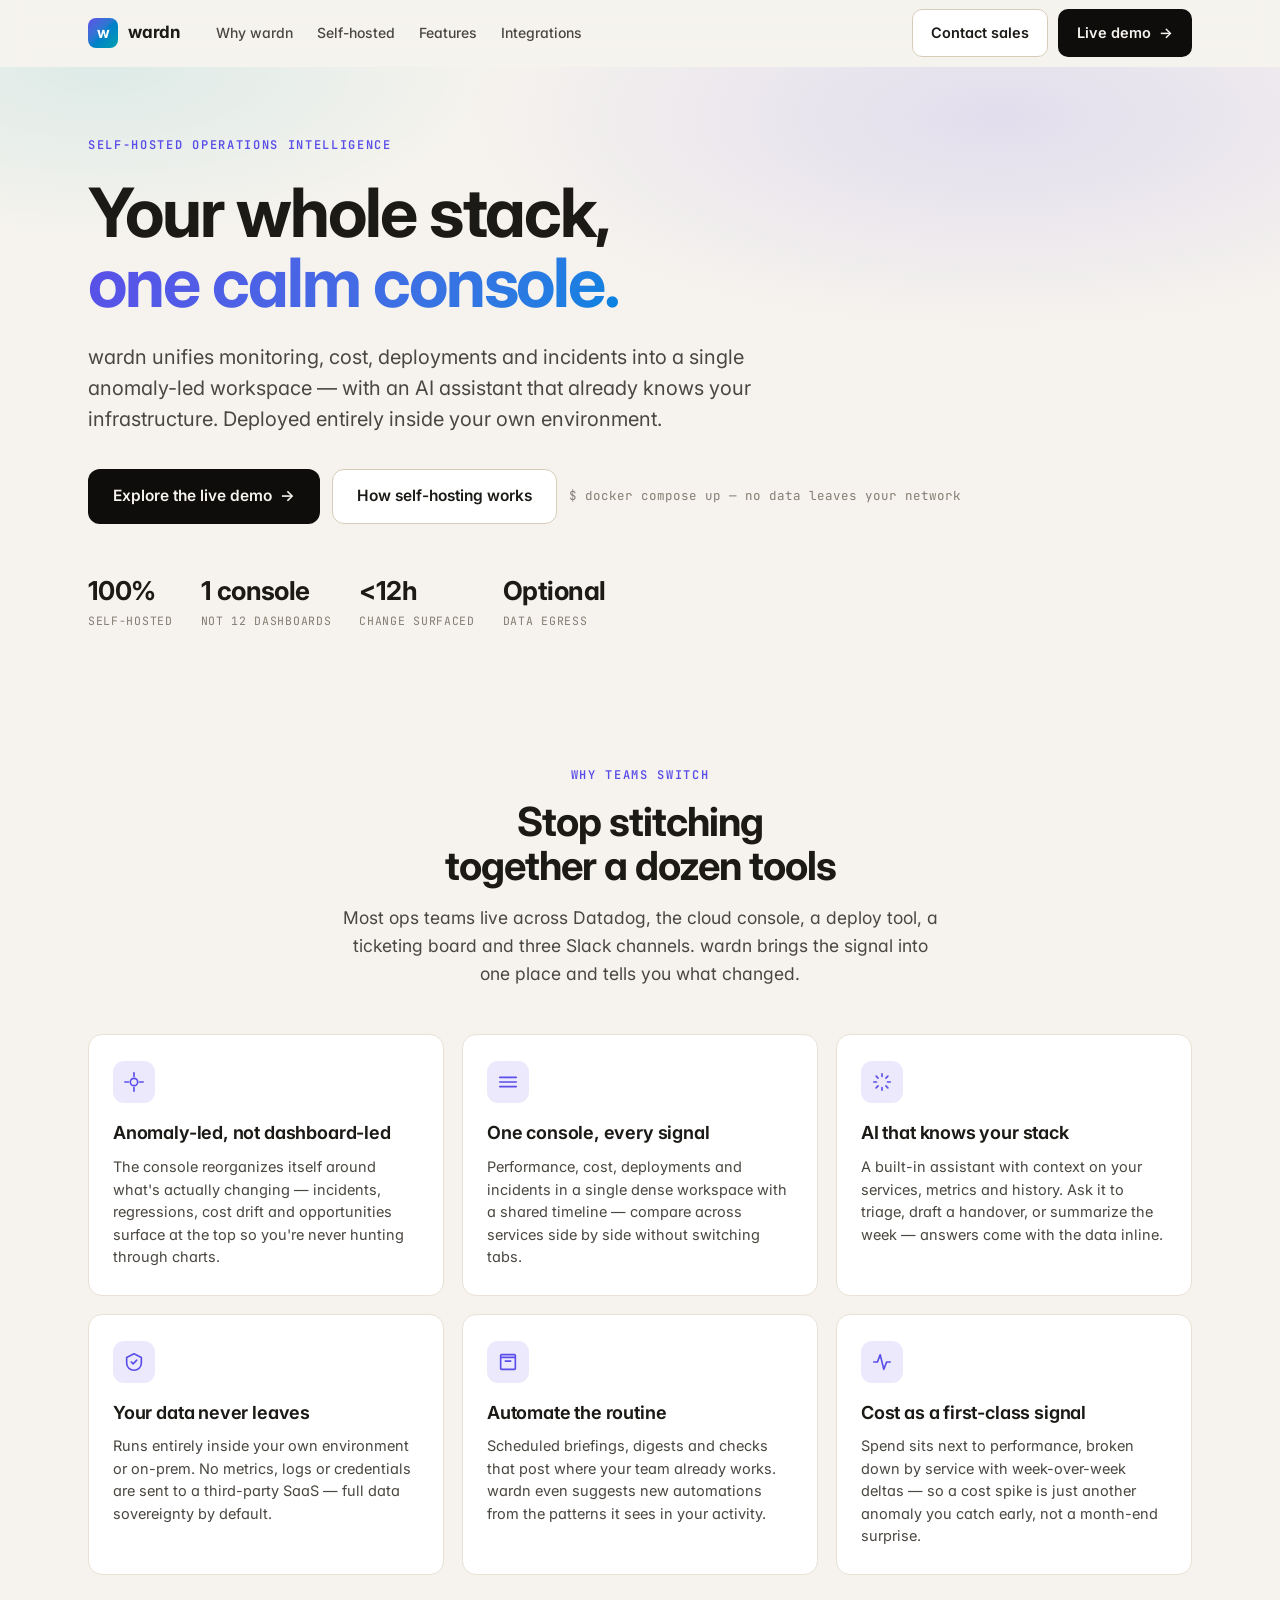
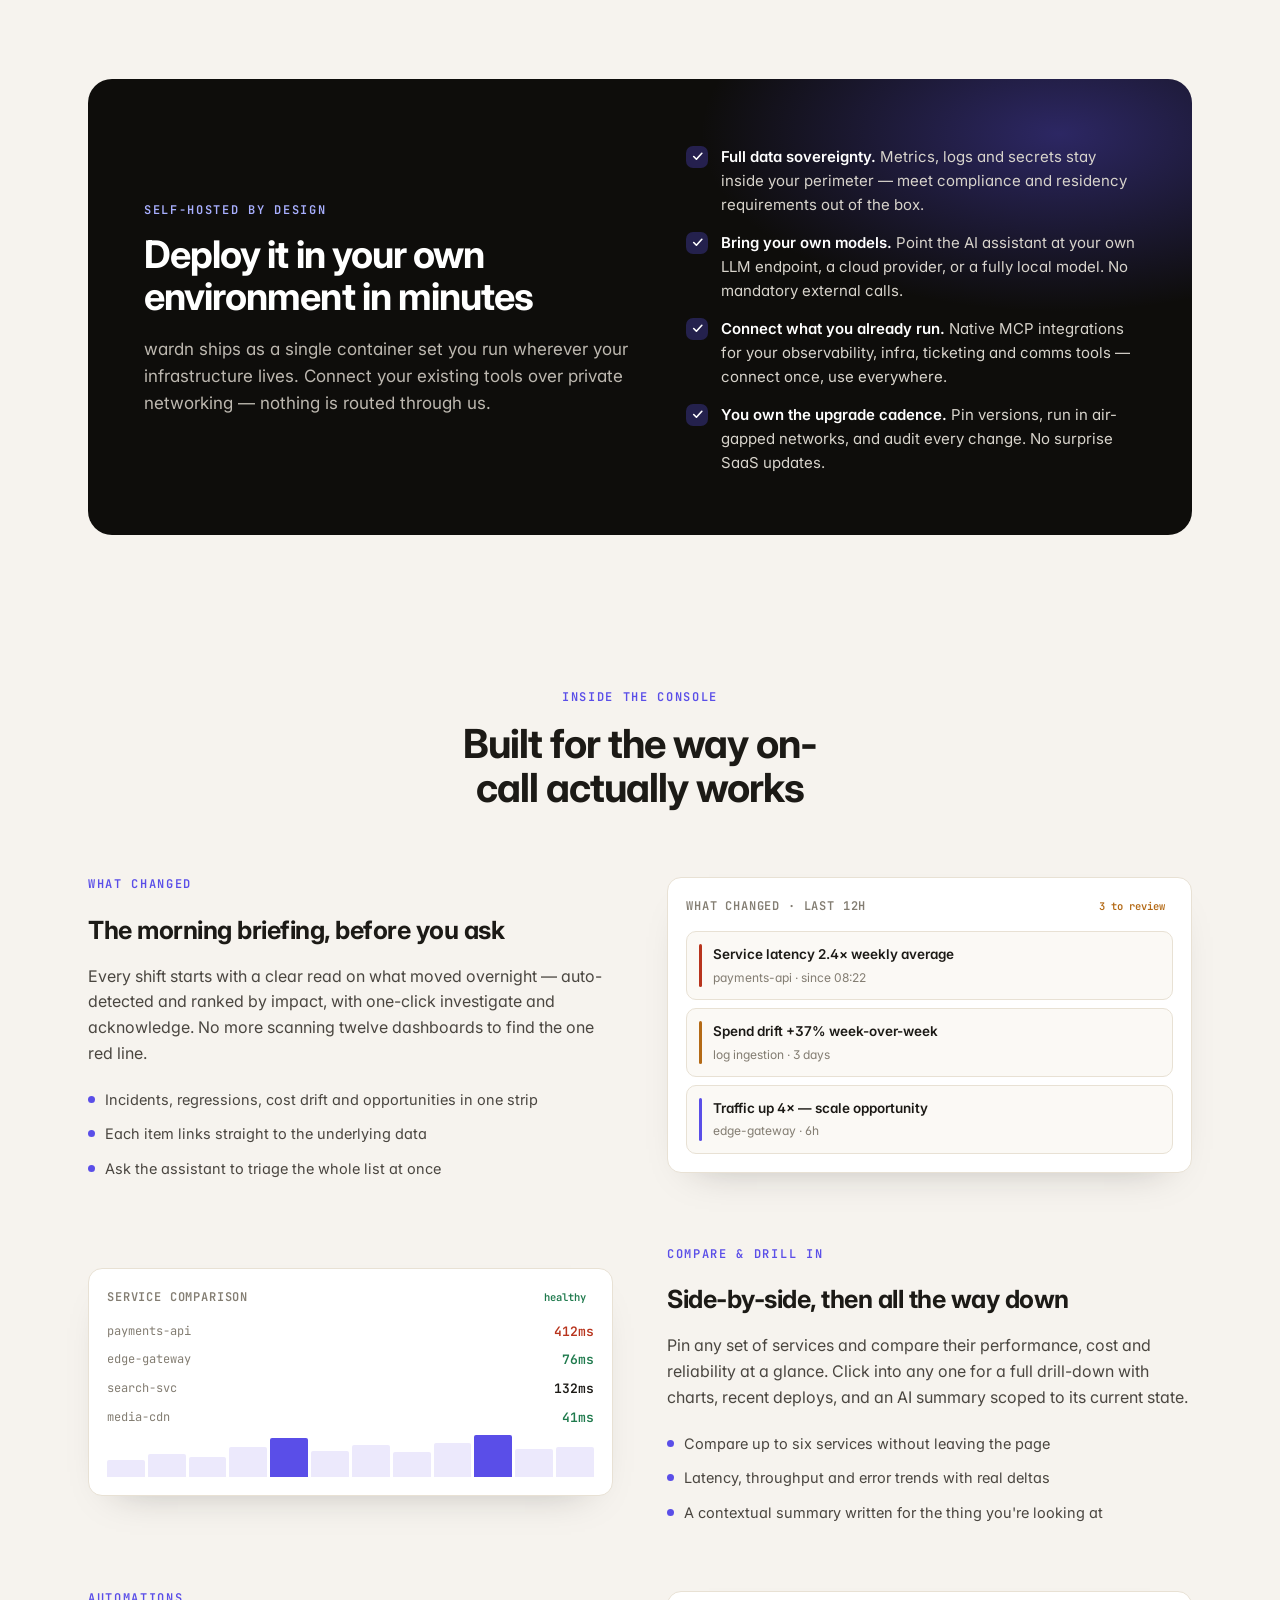
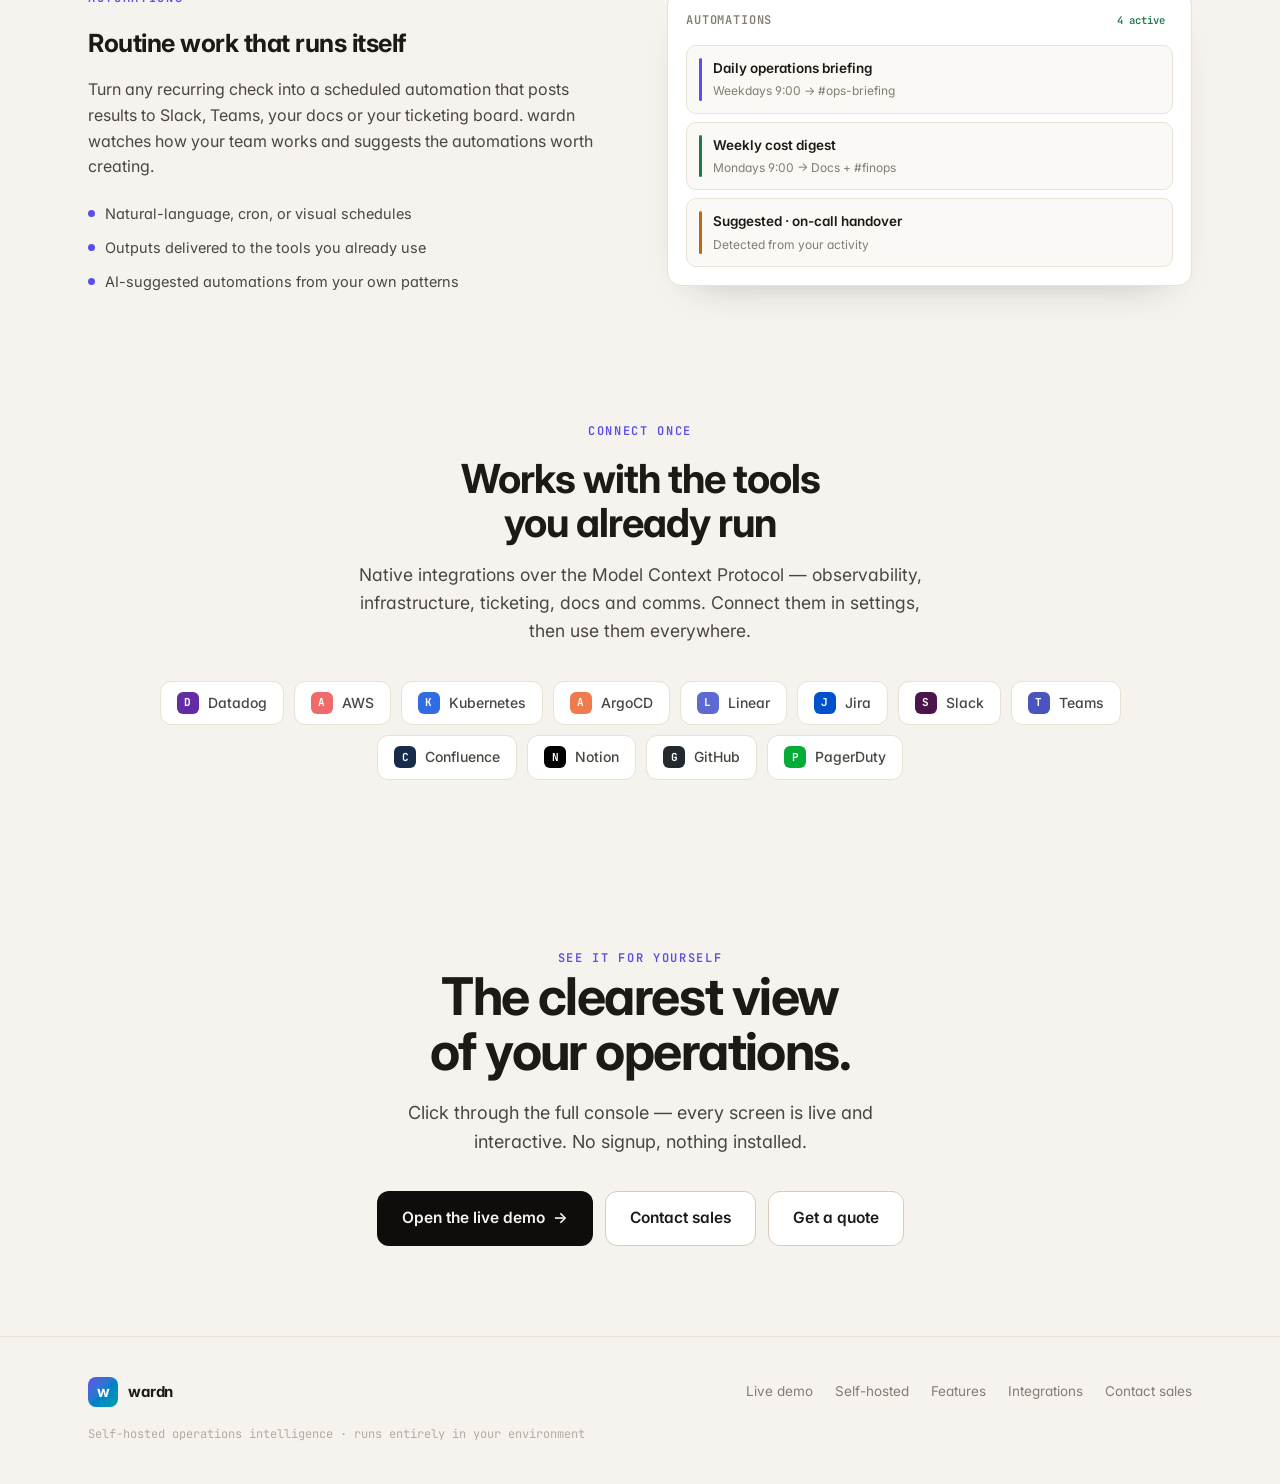
==== index.html @ 68bf61a4 "feat: add favicons with dark mode support" ====
<!doctype html>
<html lang="en">
<head>
<meta charset="utf-8" />
<meta name="viewport" content="width=device-width, initial-scale=1" />
<title>wardn — Self-hosted operations intelligence</title>

<!-- SEO -->
<meta name="description" content="wardn is self-hosted operations intelligence that runs entirely in your environment. Monitor infrastructure, automate workflows, and keep your data private." />
<meta name="robots" content="index, follow" />
<link rel="canonical" href="https://wardn.run/" />

<!-- Favicons -->
<link rel="icon" href="logo-favicon.svg" type="image/svg+xml" />
<link rel="icon" href="logo-favicon-dark.svg" type="image/svg+xml" media="(prefers-color-scheme: dark)" />

<!-- Open Graph -->
<meta property="og:type" content="website" />
<meta property="og:url" content="https://wardn.run/" />
<meta property="og:title" content="wardn — Self-hosted operations intelligence" />
<meta property="og:description" content="wardn is self-hosted operations intelligence that runs entirely in your environment. Monitor infrastructure, automate workflows, and keep your data private." />
<meta property="og:image" content="https://wardn.run/og.png" />

<!-- Twitter -->
<meta name="twitter:card" content="summary_large_image" />
<meta name="twitter:url" content="https://wardn.run/" />
<meta name="twitter:title" content="wardn — Self-hosted operations intelligence" />
<meta name="twitter:description" content="wardn is self-hosted operations intelligence that runs entirely in your environment. Monitor infrastructure, automate workflows, and keep your data private." />
<meta name="twitter:image" content="https://wardn.run/og.png" />

<!-- Google Analytics -->
<script async src="https://www.googletagmanager.com/gtag/js?id=G-C9KBS8RWY5"></script>
<script>
  window.dataLayer = window.dataLayer || [];
  function gtag(){dataLayer.push(arguments);}
  gtag('js', new Date());
  gtag('config', 'G-C9KBS8RWY5');
</script>

<link rel="preconnect" href="https://fonts.googleapis.com" />
<link rel="preconnect" href="https://fonts.gstatic.com" crossorigin />
<link href="https://fonts.googleapis.com/css2?family=Inter:wght@400;500;600;700&family=JetBrains+Mono:wght@400;500;600&display=swap" rel="stylesheet" />
<style>
:root{
  --font-sans:"Inter",-apple-system,BlinkMacSystemFont,"Segoe UI",system-ui,sans-serif;
  --font-mono:"JetBrains Mono","SF Mono",ui-monospace,Menlo,monospace;
  --bg:#f6f3ee; --bg-elev:#fbf9f5; --bg-card:#fff; --bg-sunken:#efeae2;
  --ink:#0e0d0b; --ink-2:#3a3631; --line:#e8e1d4; --line-strong:#d6cdb8;
  --text:#1c1a16; --text-2:#4a4640; --text-3:#837d72; --text-4:#b3aca0;
  --accent:#5a4ee8; --accent-2:#3f34c4; --accent-soft:#ece9fc;
  --ok:#1f7a4d; --warn:#b46a16; --bad:#b8341d;
  --r:14px; --r-sm:9px;
}
*{box-sizing:border-box;}
html{scroll-behavior:smooth;}
body{
  margin:0; background:var(--bg); color:var(--text);
  font-family:var(--font-sans); font-size:16px; line-height:1.6;
  -webkit-font-smoothing:antialiased; font-feature-settings:"ss01","cv11";
}
a{color:inherit; text-decoration:none;}
.mono{font-family:var(--font-mono);}
.wrap{max-width:1160px; margin:0 auto; padding:0 28px;}
.eyebrow{
  font-family:var(--font-mono); font-size:12px; letter-spacing:.14em;
  text-transform:uppercase; color:var(--accent); font-weight:600;
}

/* ---- buttons ---- */
.btn{
  display:inline-flex; align-items:center; gap:8px;
  padding:11px 18px; border-radius:10px; font-size:14.5px; font-weight:600;
  border:1px solid transparent; cursor:pointer; transition:transform .12s, background .15s, border-color .15s;
  white-space:nowrap;
}
.btn:hover{transform:translateY(-1px);}
.btn-primary{background:var(--ink); color:#f6f3ee;}
.btn-primary:hover{background:var(--accent);}
.btn-ghost{border-color:var(--line-strong); color:var(--text); background:var(--bg-card);}
.btn-ghost:hover{border-color:var(--ink); background:var(--bg-elev);}
.btn-lg{padding:14px 24px; font-size:15.5px; border-radius:12px;}
.arrow{transition:transform .15s;}
.btn:hover .arrow{transform:translateX(3px);}

/* ---- nav ---- */
header.nav{
  position:sticky; top:0; z-index:50;
  background:color-mix(in oklab, var(--bg) 80%, transparent);
  backdrop-filter:blur(12px); border-bottom:1px solid transparent;
  transition:border-color .2s;
}
header.nav.scrolled{border-bottom-color:var(--line);}
.nav-inner{display:flex; align-items:center; gap:28px; height:66px;}
.brand{display:flex; align-items:center; gap:10px; font-weight:700; font-size:17px; letter-spacing:-.01em;}
.brand .logo{
  width:30px; height:30px; border-radius:8px;
  background:linear-gradient(135deg,var(--accent),oklch(.62 .16 200));
  display:grid; place-items:center; color:#fff; font-weight:700; font-size:15px;
}
.nav-links{display:flex; gap:24px; margin-left:8px;}
.nav-links a{font-size:14px; color:var(--text-2); font-weight:500;}
.nav-links a:hover{color:var(--text);}
.nav-cta{margin-left:auto; display:flex; gap:10px; align-items:center;}
.nav-pill{
  display:inline-flex; align-items:center; gap:7px; font-family:var(--font-mono);
  font-size:11.5px; color:var(--text-2); padding:5px 11px; border-radius:99px;
  border:1px solid var(--line-strong); background:var(--bg-card);
}
.nav-pill .dot{width:6px; height:6px; border-radius:99px; background:var(--ok);
  box-shadow:0 0 0 0 rgba(31,122,77,.5); animation:pulse 2.4s infinite;}
@keyframes pulse{0%{box-shadow:0 0 0 0 rgba(31,122,77,.4);}70%{box-shadow:0 0 0 6px rgba(31,122,77,0);}100%{box-shadow:0 0 0 0 rgba(31,122,77,0);}}

/* ---- hero ---- */
.hero{padding:84px 0 56px; position:relative; overflow:hidden;}
.hero::before{
  content:""; position:absolute; inset:0; z-index:0;
  background:
    radial-gradient(60% 50% at 78% 8%, color-mix(in oklab, var(--accent) 13%, transparent), transparent 70%),
    radial-gradient(45% 40% at 8% 0%, color-mix(in oklab, oklch(.62 .16 200) 10%, transparent), transparent 70%);
  pointer-events:none;
}
.hero .wrap{position:relative; z-index:1;}
.hero h1{
  font-size:clamp(40px,6vw,68px); line-height:1.04; letter-spacing:-.03em;
  font-weight:700; margin:20px 0 0; max-width:16ch; text-wrap:balance;
}
.hero h1 .grad{
  background:linear-gradient(120deg,var(--accent),oklch(.6 .17 250));
  -webkit-background-clip:text; background-clip:text; color:transparent;
}
.hero .sub{
  font-size:clamp(17px,2vw,20px); color:var(--text-2); margin:24px 0 0;
  max-width:56ch; line-height:1.55;
}
.hero-cta{display:flex; gap:12px; margin-top:34px; flex-wrap:wrap; align-items:center;}
.hero-note{font-family:var(--font-mono); font-size:12.5px; color:var(--text-3); display:flex; align-items:center; gap:8px;}
.hero-meta{display:flex; gap:28px; margin-top:46px; flex-wrap:wrap;}
.hero-meta .stat .n{font-size:26px; font-weight:700; letter-spacing:-.02em;}
.hero-meta .stat .l{font-family:var(--font-mono); font-size:11.5px; color:var(--text-3); text-transform:uppercase; letter-spacing:.06em; margin-top:1px;}

/* ---- product frame ---- */
.product{margin-top:60px; position:relative; z-index:1;}
.frame{
  border:1px solid var(--line-strong); border-radius:18px; overflow:hidden;
  background:var(--bg-card); box-shadow:0 30px 70px -30px rgba(28,26,22,.35), 0 8px 24px -12px rgba(28,26,22,.14);
  position:relative;
}
.frame-bar{
  display:flex; align-items:center; gap:8px; padding:11px 16px;
  background:var(--bg-elev); border-bottom:1px solid var(--line);
}
.frame-bar .tl{display:flex; gap:6px;}
.frame-bar .tl i{width:11px; height:11px; border-radius:99px; background:var(--line-strong); display:block;}
.frame-bar .addr{
  margin-left:10px; font-family:var(--font-mono); font-size:12px; color:var(--text-3);
  background:var(--bg-card); border:1px solid var(--line); border-radius:7px;
  padding:4px 12px; flex:1; max-width:360px;
}
.frame-bar .live-tag{margin-left:auto; font-family:var(--font-mono); font-size:11px; color:var(--accent); font-weight:600; display:flex; align-items:center; gap:6px;}
.frame-shot{display:block; width:100%; height:auto;}
.frame-fallback{padding:0;}
.frame-overlay{
  position:absolute; inset:0; display:grid; place-items:center;
  background:linear-gradient(180deg, transparent 55%, color-mix(in oklab, var(--ink) 30%, transparent));
  opacity:0; transition:opacity .2s;
}
.frame:hover .frame-overlay{opacity:1;}
.frame-overlay .btn{box-shadow:0 8px 30px -8px rgba(0,0,0,.4);}

/* ---- section scaffold ---- */
section{padding:74px 0;}
.section-head{max-width:60ch;}
.section-head h2{font-size:clamp(28px,3.6vw,40px); line-height:1.1; letter-spacing:-.025em; font-weight:700; margin:14px 0 0; text-wrap:balance;}
.section-head p{font-size:17.5px; color:var(--text-2); margin:16px 0 0;}
.center{margin-left:auto; margin-right:auto; text-align:center;}

/* ---- benefits grid ---- */
.benefits{display:grid; grid-template-columns:repeat(3,1fr); gap:18px; margin-top:46px;}
.bcard{
  background:var(--bg-card); border:1px solid var(--line); border-radius:var(--r);
  padding:26px 24px; transition:border-color .15s, transform .15s, box-shadow .15s;
}
.bcard:hover{border-color:var(--line-strong); transform:translateY(-3px); box-shadow:0 16px 36px -22px rgba(28,26,22,.3);}
.bcard .ico{
  width:42px; height:42px; border-radius:11px; display:grid; place-items:center;
  background:var(--accent-soft); color:var(--accent); margin-bottom:16px;
}
.bcard h3{font-size:18px; margin:0 0 8px; letter-spacing:-.01em; font-weight:650;}
.bcard p{font-size:14.5px; color:var(--text-2); margin:0; line-height:1.55;}

/* ---- self-hosted band ---- */
.band{background:var(--ink); color:#ece9e2; border-radius:24px; padding:60px 56px; position:relative; overflow:hidden;}
.band::before{content:""; position:absolute; inset:0;
  background:radial-gradient(50% 60% at 88% 12%, color-mix(in oklab, var(--accent) 40%, transparent), transparent 65%); pointer-events:none;}
.band-grid{display:grid; grid-template-columns:1.1fr 1fr; gap:48px; align-items:center; position:relative; z-index:1;}
.band .eyebrow{color:oklch(.78 .12 280);}
.band h2{font-size:clamp(28px,3.4vw,38px); letter-spacing:-.025em; line-height:1.1; margin:12px 0 0; color:#fff; font-weight:700; text-wrap:balance;}
.band p{color:#bdb8b0; font-size:17px; margin:18px 0 0;}
.band-list{list-style:none; padding:0; margin:6px 0 0; display:flex; flex-direction:column; gap:14px;}
.band-list li{display:flex; gap:13px; align-items:flex-start; font-size:15px; color:#d8d4cc;}
.band-list .chk{flex-shrink:0; width:22px; height:22px; border-radius:7px; background:color-mix(in oklab, var(--accent) 30%, transparent); color:#fff; display:grid; place-items:center; margin-top:1px;}
.band-list b{color:#fff; font-weight:600;}

/* ---- workflow / features ---- */
.feat-row{display:grid; grid-template-columns:1fr 1fr; gap:54px; align-items:center; padding:30px 0;}
.feat-row.rev{direction:rtl;} .feat-row.rev > *{direction:ltr;}
.feat-copy h3{font-size:25px; letter-spacing:-.02em; margin:14px 0 0; font-weight:700;}
.feat-copy p{color:var(--text-2); font-size:16px; margin:14px 0 0;}
.feat-copy .mini{display:flex; flex-direction:column; gap:11px; margin-top:22px;}
.feat-copy .mini div{display:flex; gap:10px; align-items:flex-start; font-size:14.5px; color:var(--text-2);}
.feat-copy .mini .d{width:7px; height:7px; border-radius:99px; background:var(--accent); margin-top:8px; flex-shrink:0;}

/* mini mock panels */
.mock{background:var(--bg-card); border:1px solid var(--line); border-radius:var(--r); padding:18px; box-shadow:0 18px 40px -28px rgba(28,26,22,.35);}
.mock-h{display:flex; align-items:center; justify-content:space-between; margin-bottom:14px;}
.mock-h .t{font-size:12px; font-family:var(--font-mono); text-transform:uppercase; letter-spacing:.07em; color:var(--text-3); font-weight:600;}
.chip{font-family:var(--font-mono); font-size:10.5px; padding:2px 8px; border-radius:99px; font-weight:600;}
.chip.warn{background:var(--warn-bg); color:var(--warn);} .chip.ok{background:var(--ok-bg); color:var(--ok);} .chip.bad{background:var(--bad-bg); color:var(--bad);}
.ins{display:flex; gap:11px; padding:12px; border:1px solid var(--line); border-radius:10px; margin-bottom:8px; background:var(--bg-elev);}
.ins:last-child{margin-bottom:0;}
.ins .bar{width:3px; border-radius:3px; flex-shrink:0;}
.ins .body .hl{font-size:13.5px; font-weight:600;}
.ins .body .mt{font-size:12px; color:var(--text-3); margin-top:2px;}
.spark{display:flex; align-items:flex-end; gap:3px; height:42px; margin-top:6px;}
.spark i{flex:1; background:var(--accent-soft); border-radius:2px 2px 0 0; display:block;}
.spark i.hot{background:var(--accent);}
.kv{display:grid; grid-template-columns:1fr auto; gap:8px 14px; font-size:13px;}
.kv .k{color:var(--text-3); font-family:var(--font-mono); font-size:12px;}
.kv .v{text-align:right; font-family:var(--font-mono); font-weight:600;}
.kv .v.up{color:var(--ok);} .kv .v.dn{color:var(--bad);}

/* ---- integrations ---- */
.logos{display:flex; flex-wrap:wrap; gap:10px; margin-top:36px; justify-content:center;}
.logo-chip{
  display:inline-flex; align-items:center; gap:9px; padding:10px 16px; border-radius:11px;
  border:1px solid var(--line); background:var(--bg-card); font-size:14px; font-weight:500; color:var(--text-2);
}
.logo-chip .g{width:22px; height:22px; border-radius:6px; display:grid; place-items:center; color:#fff; font-size:11px; font-weight:700; font-family:var(--font-mono);}

/* ---- final CTA ---- */
.final{text-align:center; padding:90px 0;}
.final h2{font-size:clamp(32px,4.6vw,52px); letter-spacing:-.03em; line-height:1.06; font-weight:700; margin:0 auto; max-width:18ch; text-wrap:balance;}
.final p{font-size:18px; color:var(--text-2); margin:20px auto 0; max-width:50ch;}
.final .hero-cta{justify-content:center;}

/* ---- footer ---- */
footer{border-top:1px solid var(--line); padding:40px 0;}
.foot-inner{display:flex; align-items:center; gap:18px; flex-wrap:wrap;}
.foot-inner .brand{font-size:15px;}
.foot-links{display:flex; gap:22px; margin-left:auto; flex-wrap:wrap;}
.foot-links a{font-size:13.5px; color:var(--text-3);} .foot-links a:hover{color:var(--text);}
.copyr{font-family:var(--font-mono); font-size:12px; color:var(--text-4); margin-top:18px;}

@media (max-width:900px){
  .benefits{grid-template-columns:1fr;}
  .band-grid,.feat-row,.feat-row.rev{grid-template-columns:1fr; direction:ltr;}
  .band{padding:40px 28px;}
  .nav-links{display:none;}
  .feat-row{gap:28px;}
}
</style>
</head>
<body>

<header class="nav" id="nav">
  <div class="wrap nav-inner">
    <a class="brand" href="#top"><span class="logo">w</span> wardn</a>
    <nav class="nav-links">
      <a href="#benefits">Why wardn</a>
      <a href="#selfhost">Self-hosted</a>
      <a href="#features">Features</a>
      <a href="#integrations">Integrations</a>
    </nav>
    <div class="nav-cta">
      <a class="btn btn-ghost" href="mailto:sales@wardn.run?subject=wardn%20sales%20enquiry">Contact sales</a>
      <a class="btn btn-primary" href="console.html">Live demo <span class="arrow">→</span></a>
    </div>
  </div>
</header>

<a id="top"></a>
<section class="hero" style="padding-top:64px;">
  <div class="wrap">
    <span class="eyebrow">Self-hosted operations intelligence</span>
    <h1>Your whole stack, <span class="grad">one calm console.</span></h1>
    <p class="sub">wardn unifies monitoring, cost, deployments and incidents into a single anomaly-led workspace — with an AI assistant that already knows your infrastructure. Deployed entirely inside your own environment.</p>
    <div class="hero-cta">
      <a class="btn btn-primary btn-lg" href="console.html">Explore the live demo <span class="arrow">→</span></a>
      <a class="btn btn-ghost btn-lg" href="#selfhost">How self-hosting works</a>
      <span class="hero-note"><span class="mono">$</span> docker compose up — no data leaves your network</span>
    </div>
    <div class="hero-meta">
      <div class="stat"><div class="n">100%</div><div class="l">Self-hosted</div></div>
      <div class="stat"><div class="n">1 console</div><div class="l">Not 12 dashboards</div></div>
      <div class="stat"><div class="n">&lt;12h</div><div class="l">Change surfaced</div></div>
      <div class="stat"><div class="n">Optional</div><div class="l">Data egress</div></div>
    </div>

  </div>
</section>

<section id="benefits">
  <div class="wrap">
    <div class="section-head center">
      <span class="eyebrow">Why teams switch</span>
      <h2>Stop stitching together a dozen tools</h2>
      <p>Most ops teams live across Datadog, the cloud console, a deploy tool, a ticketing board and three Slack channels. wardn brings the signal into one place and tells you what changed.</p>
    </div>
    <div class="benefits">
      <div class="bcard">
        <div class="ico">
          <svg width="22" height="22" viewBox="0 0 24 24" fill="none" stroke="currentColor" stroke-width="1.8" stroke-linecap="round" stroke-linejoin="round"><path d="M12 2v4M12 18v4M2 12h4M18 12h4"/><circle cx="12" cy="12" r="4"/></svg>
        </div>
        <h3>Anomaly-led, not dashboard-led</h3>
        <p>The console reorganizes itself around what's actually changing — incidents, regressions, cost drift and opportunities surface at the top so you're never hunting through charts.</p>
      </div>
      <div class="bcard">
        <div class="ico">
          <svg width="22" height="22" viewBox="0 0 24 24" fill="none" stroke="currentColor" stroke-width="1.8" stroke-linecap="round" stroke-linejoin="round"><path d="M12 3v18M3 12h18" opacity=".0"/><path d="M3 7h18M3 12h18M3 17h18"/></svg>
        </div>
        <h3>One console, every signal</h3>
        <p>Performance, cost, deployments and incidents in a single dense workspace with a shared timeline — compare across services side by side without switching tabs.</p>
      </div>
      <div class="bcard">
        <div class="ico">
          <svg width="22" height="22" viewBox="0 0 24 24" fill="none" stroke="currentColor" stroke-width="1.8" stroke-linecap="round" stroke-linejoin="round"><path d="M12 3v3M12 18v3M3 12h3M18 12h3M5.6 5.6l2.1 2.1M16.3 16.3l2.1 2.1M5.6 18.4l2.1-2.1M16.3 7.7l2.1-2.1"/></svg>
        </div>
        <h3>AI that knows your stack</h3>
        <p>A built-in assistant with context on your services, metrics and history. Ask it to triage, draft a handover, or summarize the week — answers come with the data inline.</p>
      </div>
      <div class="bcard">
        <div class="ico">
          <svg width="22" height="22" viewBox="0 0 24 24" fill="none" stroke="currentColor" stroke-width="1.8" stroke-linecap="round" stroke-linejoin="round"><path d="M12 3l8 4v6c0 5-4 8-8 8s-8-3-8-8V7z"/><path d="M9 12l2 2 4-4"/></svg>
        </div>
        <h3>Your data never leaves</h3>
        <p>Runs entirely inside your own environment or on-prem. No metrics, logs or credentials are sent to a third-party SaaS — full data sovereignty by default.</p>
      </div>
      <div class="bcard">
        <div class="ico">
          <svg width="22" height="22" viewBox="0 0 24 24" fill="none" stroke="currentColor" stroke-width="1.8" stroke-linecap="round" stroke-linejoin="round"><path d="M4 7V5a1 1 0 0 1 1-1h14a1 1 0 0 1 1 1v2M4 7h16M4 7v12a1 1 0 0 0 1 1h14a1 1 0 0 0 1-1V7M9 11h6"/></svg>
        </div>
        <h3>Automate the routine</h3>
        <p>Scheduled briefings, digests and checks that post where your team already works. wardn even suggests new automations from the patterns it sees in your activity.</p>
      </div>
      <div class="bcard">
        <div class="ico">
          <svg width="22" height="22" viewBox="0 0 24 24" fill="none" stroke="currentColor" stroke-width="1.8" stroke-linecap="round" stroke-linejoin="round"><path d="M3 12h4l3-8 4 16 3-8h4"/></svg>
        </div>
        <h3>Cost as a first-class signal</h3>
        <p>Spend sits next to performance, broken down by service with week-over-week deltas — so a cost spike is just another anomaly you catch early, not a month-end surprise.</p>
      </div>
    </div>
  </div>
</section>

<section id="selfhost" style="padding-top:30px;">
  <div class="wrap">
    <div class="band">
      <div class="band-grid">
        <div>
          <span class="eyebrow">Self-hosted by design</span>
          <h2>Deploy it in your own environment in minutes</h2>
          <p>wardn ships as a single container set you run wherever your infrastructure lives. Connect your existing tools over private networking — nothing is routed through us.</p>
        </div>
        <ul class="band-list">
          <li><span class="chk"><svg width="13" height="13" viewBox="0 0 24 24" fill="none" stroke="currentColor" stroke-width="3" stroke-linecap="round" stroke-linejoin="round"><path d="M5 12l5 5L20 6"/></svg></span><div><b>Full data sovereignty.</b> Metrics, logs and secrets stay inside your perimeter — meet compliance and residency requirements out of the box.</div></li>
          <li><span class="chk"><svg width="13" height="13" viewBox="0 0 24 24" fill="none" stroke="currentColor" stroke-width="3" stroke-linecap="round" stroke-linejoin="round"><path d="M5 12l5 5L20 6"/></svg></span><div><b>Bring your own models.</b> Point the AI assistant at your own LLM endpoint, a cloud provider, or a fully local model. No mandatory external calls.</div></li>
          <li><span class="chk"><svg width="13" height="13" viewBox="0 0 24 24" fill="none" stroke="currentColor" stroke-width="3" stroke-linecap="round" stroke-linejoin="round"><path d="M5 12l5 5L20 6"/></svg></span><div><b>Connect what you already run.</b> Native MCP integrations for your observability, infra, ticketing and comms tools — connect once, use everywhere.</div></li>
          <li><span class="chk"><svg width="13" height="13" viewBox="0 0 24 24" fill="none" stroke="currentColor" stroke-width="3" stroke-linecap="round" stroke-linejoin="round"><path d="M5 12l5 5L20 6"/></svg></span><div><b>You own the upgrade cadence.</b> Pin versions, run in air-gapped networks, and audit every change. No surprise SaaS updates.</div></li>
        </ul>
      </div>
    </div>
  </div>
</section>

<section id="features">
  <div class="wrap">
    <div class="section-head center">
      <span class="eyebrow">Inside the console</span>
      <h2>Built for the way on-call actually works</h2>
    </div>

    <div class="feat-row" style="margin-top:30px;">
      <div class="feat-copy">
        <span class="eyebrow">What changed</span>
        <h3>The morning briefing, before you ask</h3>
        <p>Every shift starts with a clear read on what moved overnight — auto-detected and ranked by impact, with one-click investigate and acknowledge. No more scanning twelve dashboards to find the one red line.</p>
        <div class="mini">
          <div><span class="d"></span> Incidents, regressions, cost drift and opportunities in one strip</div>
          <div><span class="d"></span> Each item links straight to the underlying data</div>
          <div><span class="d"></span> Ask the assistant to triage the whole list at once</div>
        </div>
      </div>
      <div class="mock">
        <div class="mock-h"><span class="t">What changed · last 12h</span><span class="chip warn">3 to review</span></div>
        <div class="ins"><span class="bar" style="background:var(--bad);"></span><div class="body"><div class="hl">Service latency 2.4× weekly average</div><div class="mt">payments-api · since 08:22</div></div></div>
        <div class="ins"><span class="bar" style="background:var(--warn);"></span><div class="body"><div class="hl">Spend drift +37% week-over-week</div><div class="mt">log ingestion · 3 days</div></div></div>
        <div class="ins"><span class="bar" style="background:var(--accent);"></span><div class="body"><div class="hl">Traffic up 4× — scale opportunity</div><div class="mt">edge-gateway · 6h</div></div></div>
      </div>
    </div>

    <div class="feat-row rev">
      <div class="feat-copy">
        <span class="eyebrow">Compare &amp; drill in</span>
        <h3>Side-by-side, then all the way down</h3>
        <p>Pin any set of services and compare their performance, cost and reliability at a glance. Click into any one for a full drill-down with charts, recent deploys, and an AI summary scoped to its current state.</p>
        <div class="mini">
          <div><span class="d"></span> Compare up to six services without leaving the page</div>
          <div><span class="d"></span> Latency, throughput and error trends with real deltas</div>
          <div><span class="d"></span> A contextual summary written for the thing you're looking at</div>
        </div>
      </div>
      <div class="mock">
        <div class="mock-h"><span class="t">Service comparison</span><span class="chip ok">healthy</span></div>
        <div class="kv">
          <span class="k">payments-api</span><span class="v dn">412ms</span>
          <span class="k">edge-gateway</span><span class="v up">76ms</span>
          <span class="k">search-svc</span><span class="v">132ms</span>
          <span class="k">media-cdn</span><span class="v up">41ms</span>
        </div>
        <div class="spark">
          <i style="height:40%"></i><i style="height:55%"></i><i style="height:48%"></i><i style="height:70%"></i><i class="hot" style="height:92%"></i><i style="height:62%"></i><i style="height:75%"></i><i style="height:58%"></i><i style="height:80%"></i><i class="hot" style="height:100%"></i><i style="height:66%"></i><i style="height:72%"></i>
        </div>
      </div>
    </div>

    <div class="feat-row">
      <div class="feat-copy">
        <span class="eyebrow">Automations</span>
        <h3>Routine work that runs itself</h3>
        <p>Turn any recurring check into a scheduled automation that posts results to Slack, Teams, your docs or your ticketing board. wardn watches how your team works and suggests the automations worth creating.</p>
        <div class="mini">
          <div><span class="d"></span> Natural-language, cron, or visual schedules</div>
          <div><span class="d"></span> Outputs delivered to the tools you already use</div>
          <div><span class="d"></span> AI-suggested automations from your own patterns</div>
        </div>
      </div>
      <div class="mock">
        <div class="mock-h"><span class="t">Automations</span><span class="chip ok">4 active</span></div>
        <div class="ins"><span class="bar" style="background:var(--accent);"></span><div class="body"><div class="hl">Daily operations briefing</div><div class="mt">Weekdays 9:00 → #ops-briefing</div></div></div>
        <div class="ins"><span class="bar" style="background:var(--ok);"></span><div class="body"><div class="hl">Weekly cost digest</div><div class="mt">Mondays 9:00 → Docs + #finops</div></div></div>
        <div class="ins"><span class="bar" style="background:var(--warn);"></span><div class="body"><div class="hl">Suggested · on-call handover</div><div class="mt">Detected from your activity</div></div></div>
      </div>
    </div>
  </div>
</section>

<section id="integrations" style="padding-top:20px;">
  <div class="wrap">
    <div class="section-head center">
      <span class="eyebrow">Connect once</span>
      <h2>Works with the tools you already run</h2>
      <p>Native integrations over the Model Context Protocol — observability, infrastructure, ticketing, docs and comms. Connect them in settings, then use them everywhere.</p>
    </div>
    <div class="logos">
      <span class="logo-chip"><span class="g" style="background:#632ca6;">D</span> Datadog</span>
      <span class="logo-chip"><span class="g" style="background:#f06a6a;">A</span> AWS</span>
      <span class="logo-chip"><span class="g" style="background:#326ce5;">K</span> Kubernetes</span>
      <span class="logo-chip"><span class="g" style="background:#ef7b4d;">A</span> ArgoCD</span>
      <span class="logo-chip"><span class="g" style="background:#5e6ad2;">L</span> Linear</span>
      <span class="logo-chip"><span class="g" style="background:#0052cc;">J</span> Jira</span>
      <span class="logo-chip"><span class="g" style="background:#4a154b;">S</span> Slack</span>
      <span class="logo-chip"><span class="g" style="background:#4b53bc;">T</span> Teams</span>
      <span class="logo-chip"><span class="g" style="background:#172b4d;">C</span> Confluence</span>
      <span class="logo-chip"><span class="g" style="background:#000;">N</span> Notion</span>
      <span class="logo-chip"><span class="g" style="background:#24292f;">G</span> GitHub</span>
      <span class="logo-chip"><span class="g" style="background:#06ac38;">P</span> PagerDuty</span>
    </div>
  </div>
</section>

<section class="final">
  <div class="wrap">
    <span class="eyebrow">See it for yourself</span>
    <h2>The clearest view of your operations.</h2>
    <p>Click through the full console — every screen is live and interactive. No signup, nothing installed.</p>
    <div class="hero-cta">
      <a class="btn btn-primary btn-lg" href="console.html">Open the live demo <span class="arrow">→</span></a>
      <a class="btn btn-ghost btn-lg" href="mailto:sales@wardn.run?subject=wardn%20sales%20enquiry">Contact sales</a>
      <a class="btn btn-ghost btn-lg" href="mailto:sales@wardn.run?subject=Request%20a%20quote%20for%20wardn">Get a quote</a>
    </div>
  </div>
</section>

<footer>
  <div class="wrap">
    <div class="foot-inner">
      <a class="brand" href="#top"><span class="logo">w</span> wardn</a>
      <div class="foot-links">
        <a href="console.html">Live demo</a>
        <a href="#selfhost">Self-hosted</a>
        <a href="#features">Features</a>
        <a href="#integrations">Integrations</a>
        <a href="mailto:sales@wardn.run?subject=wardn%20sales%20enquiry">Contact sales</a>
      </div>
    </div>
    <div class="copyr">Self-hosted operations intelligence · runs entirely in your environment</div>
  </div>
</footer>

<script>
// nav shadow on scroll
const nav = document.getElementById('nav');
addEventListener('scroll', () => nav.classList.toggle('scrolled', scrollY > 8), { passive:true });

// (hero product preview removed)
</script>

</body>
</html>
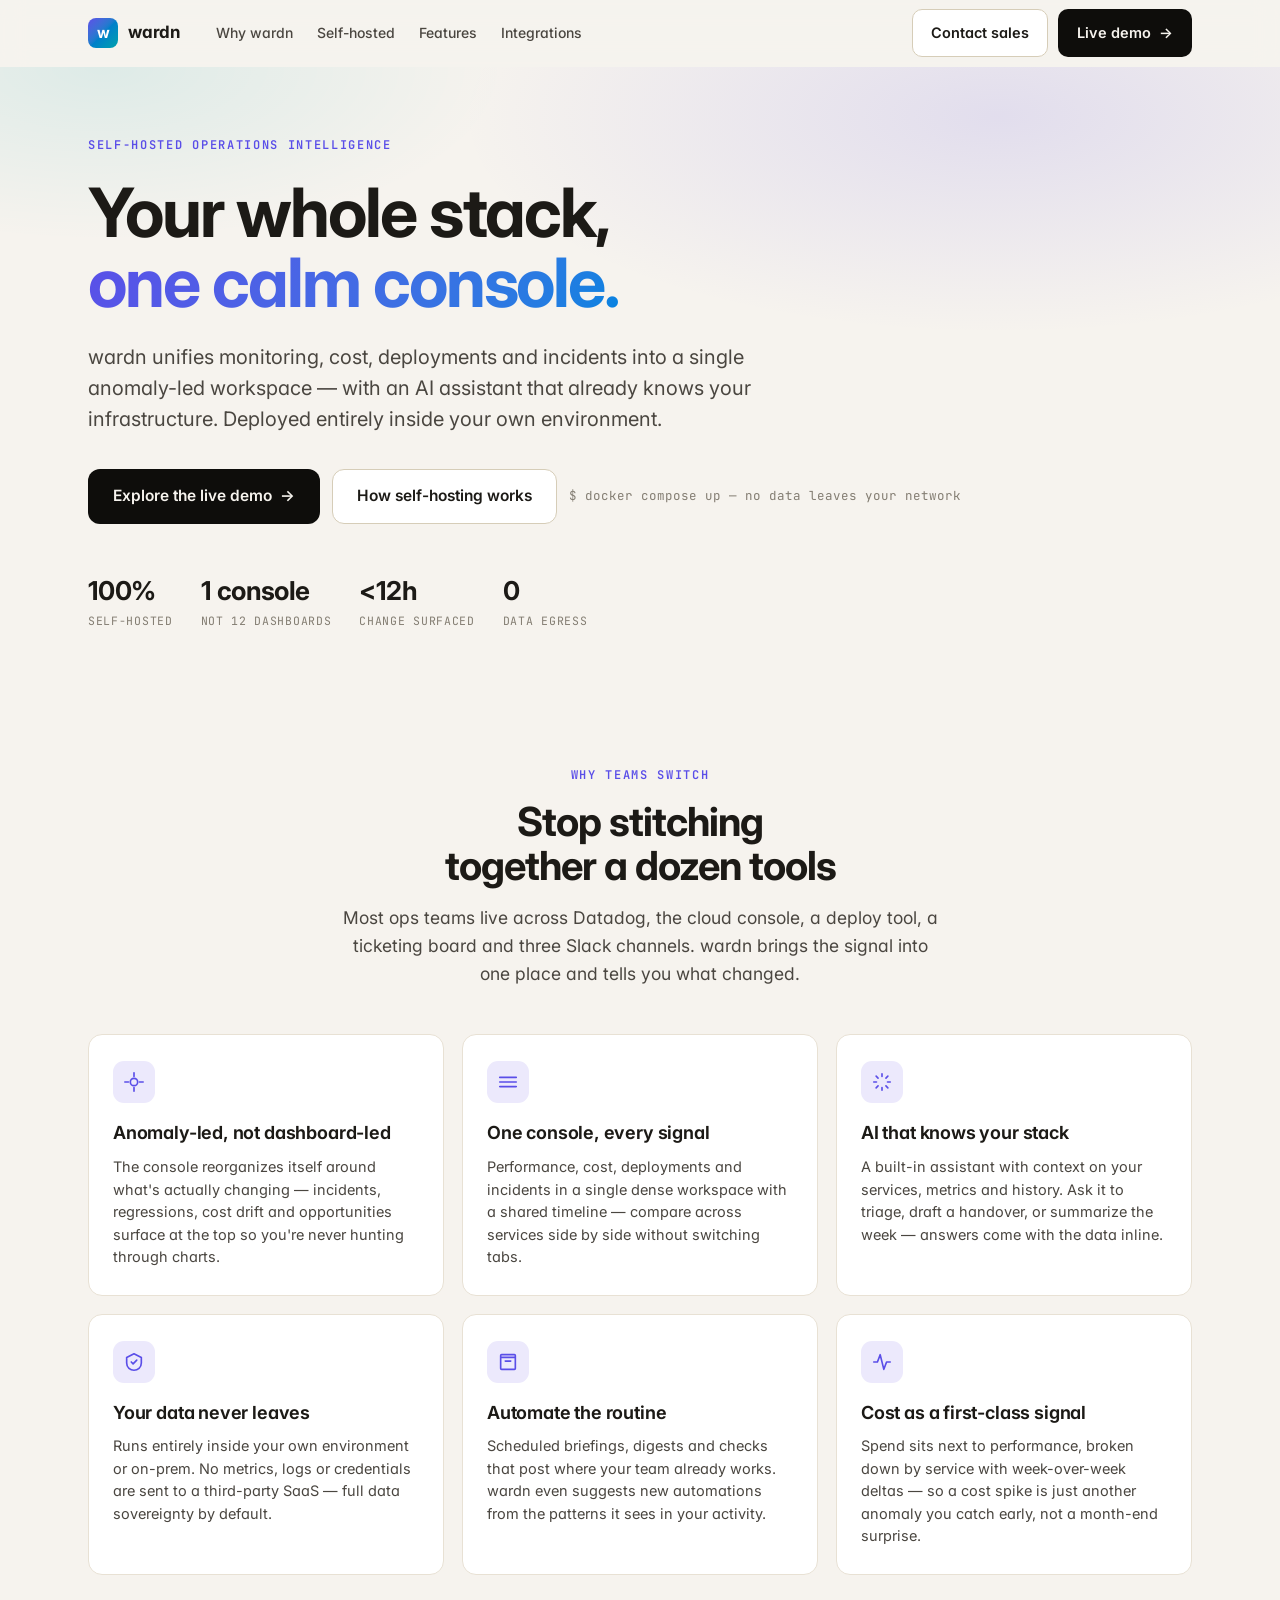
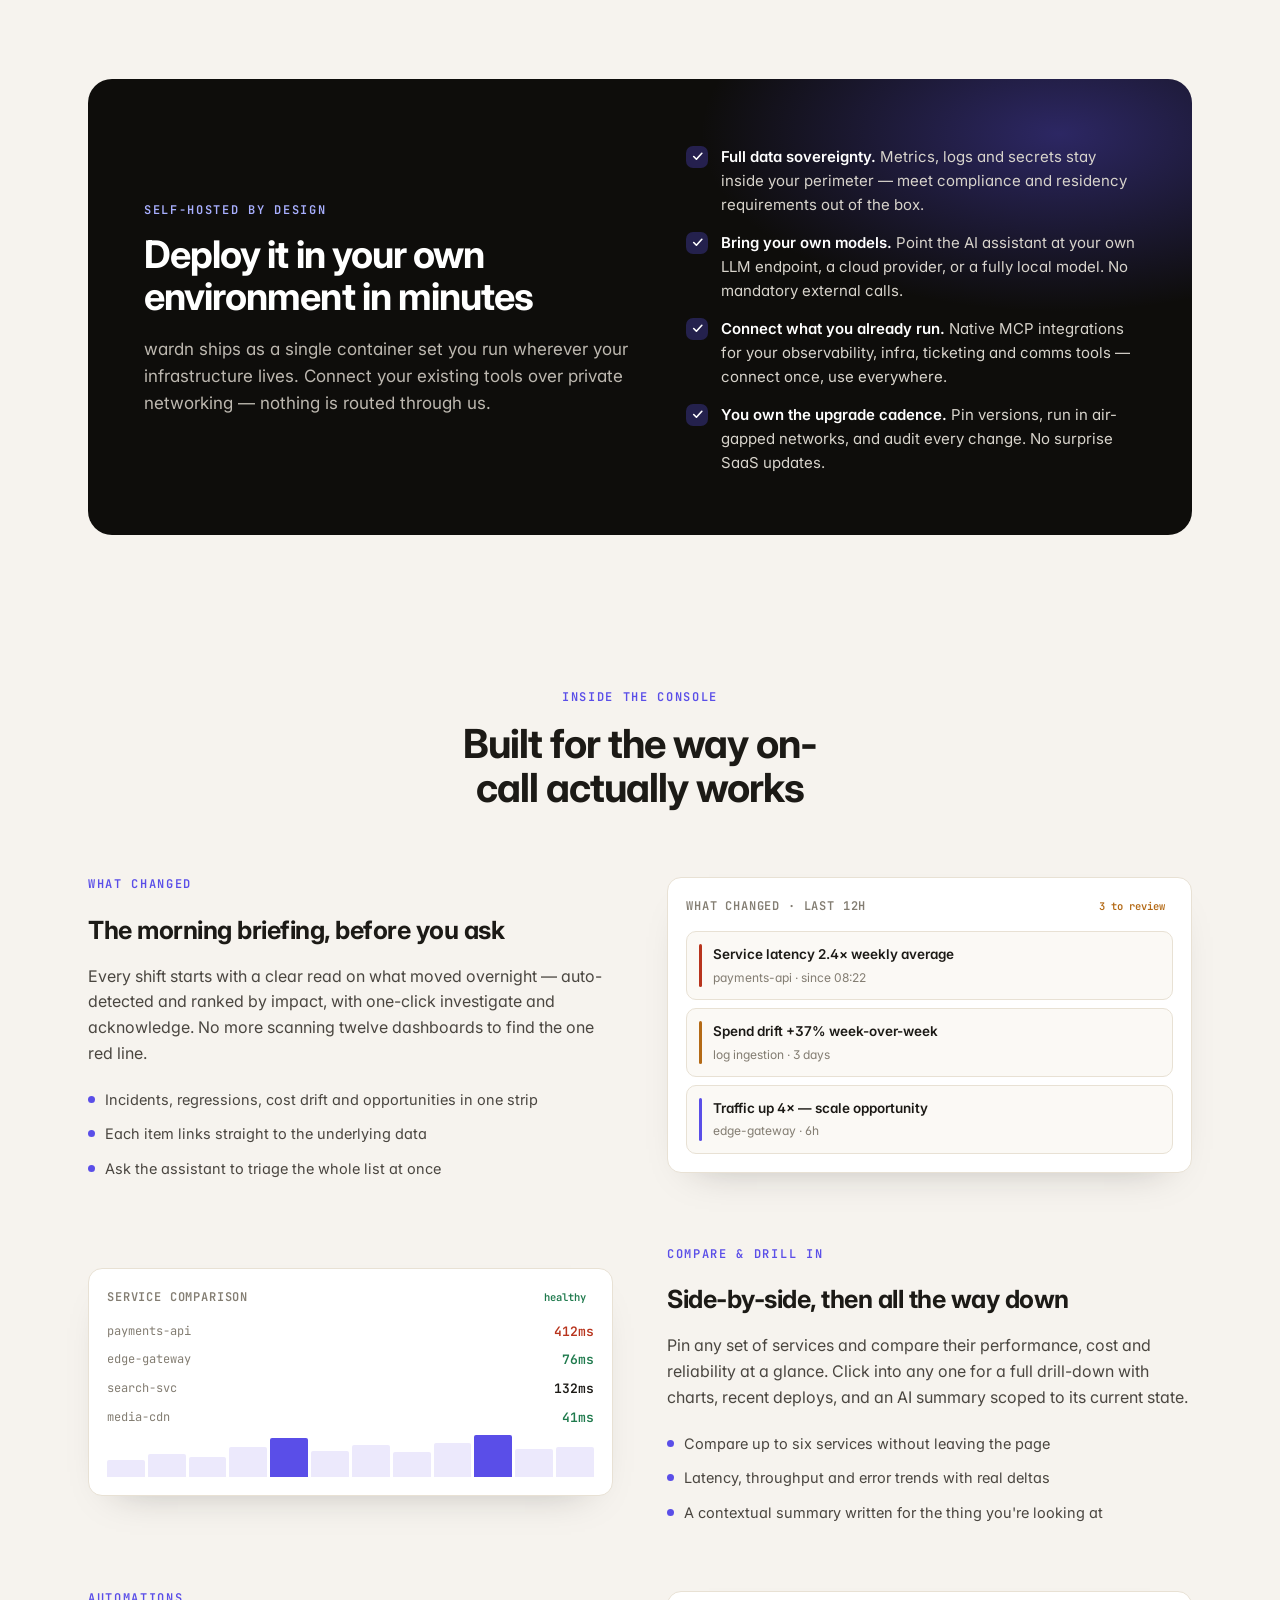
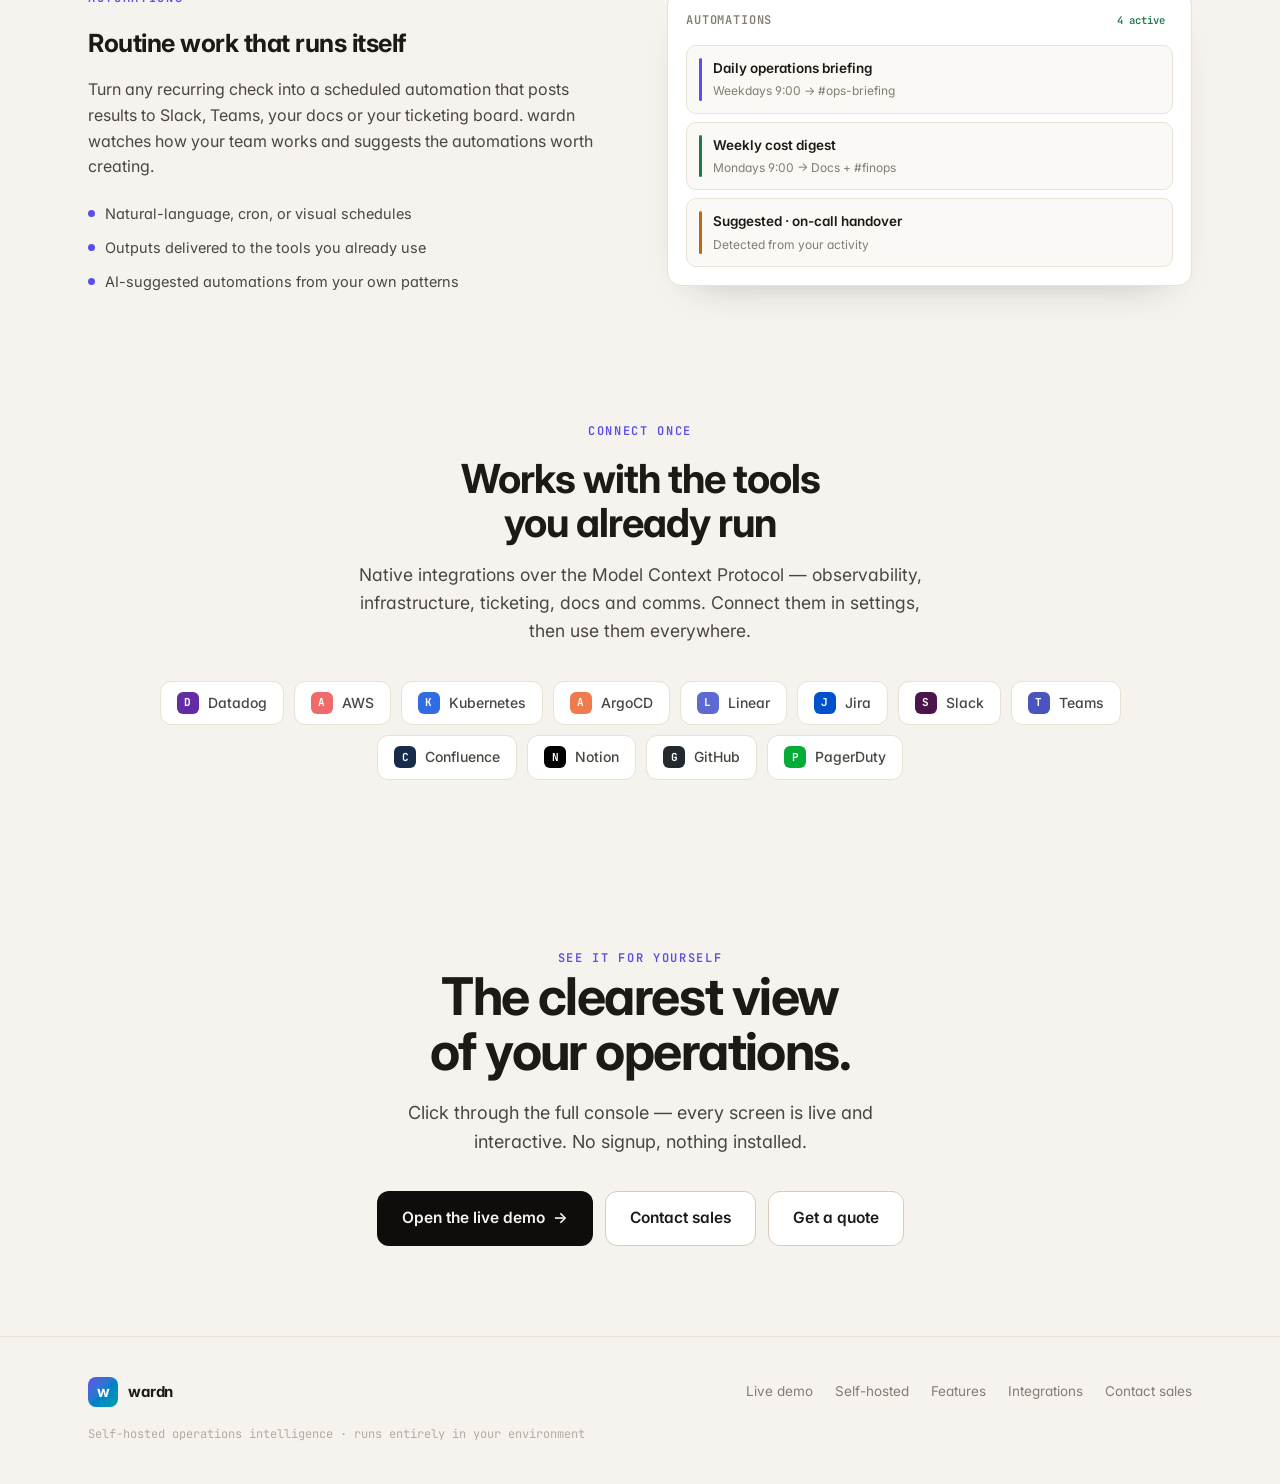
==== commit dc2b7fe6: "fix: correct data egress stat to 0" ====
--- a/index.html
+++ b/index.html
@@ -293,7 +293,7 @@
       <div class="stat"><div class="n">100%</div><div class="l">Self-hosted</div></div>
       <div class="stat"><div class="n">1 console</div><div class="l">Not 12 dashboards</div></div>
       <div class="stat"><div class="n">&lt;12h</div><div class="l">Change surfaced</div></div>
-      <div class="stat"><div class="n">Optional</div><div class="l">Data egress</div></div>
+      <div class="stat"><div class="n">0</div><div class="l">Data egress</div></div>
     </div>
 
   </div>
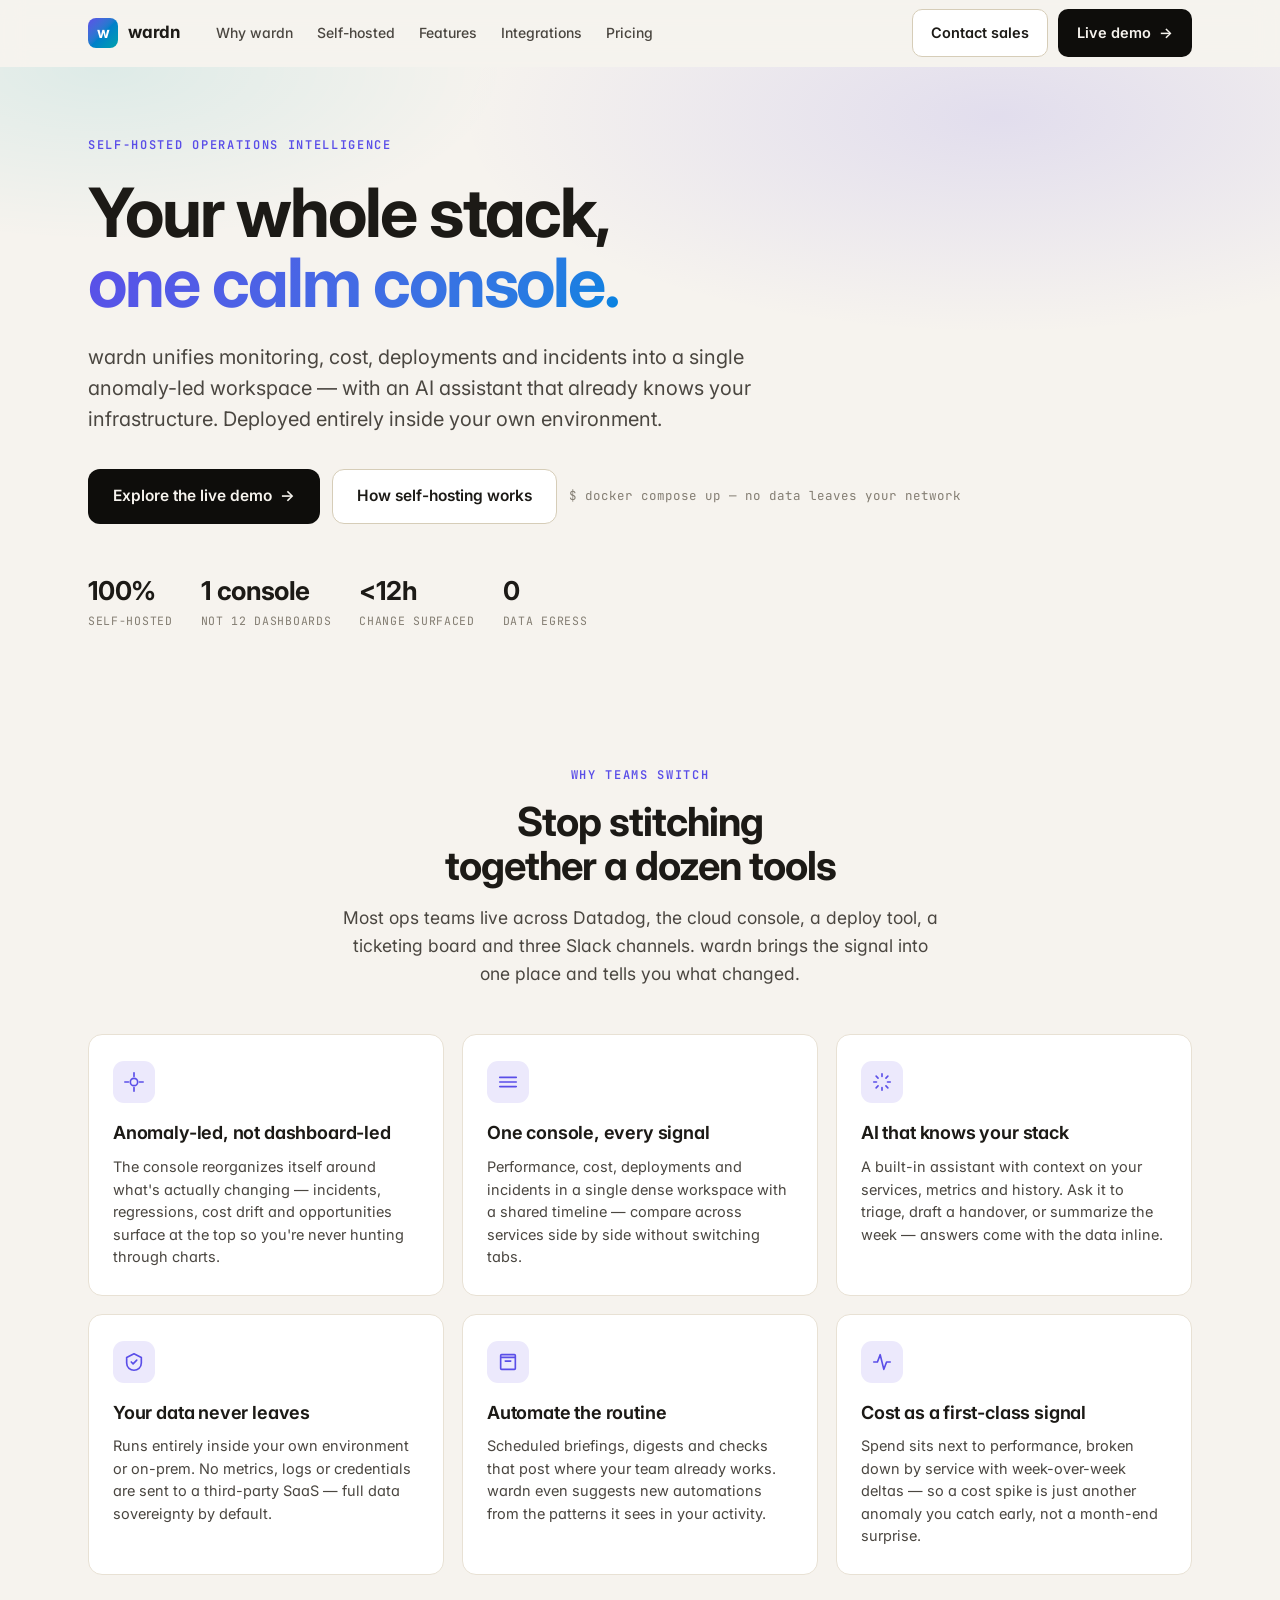
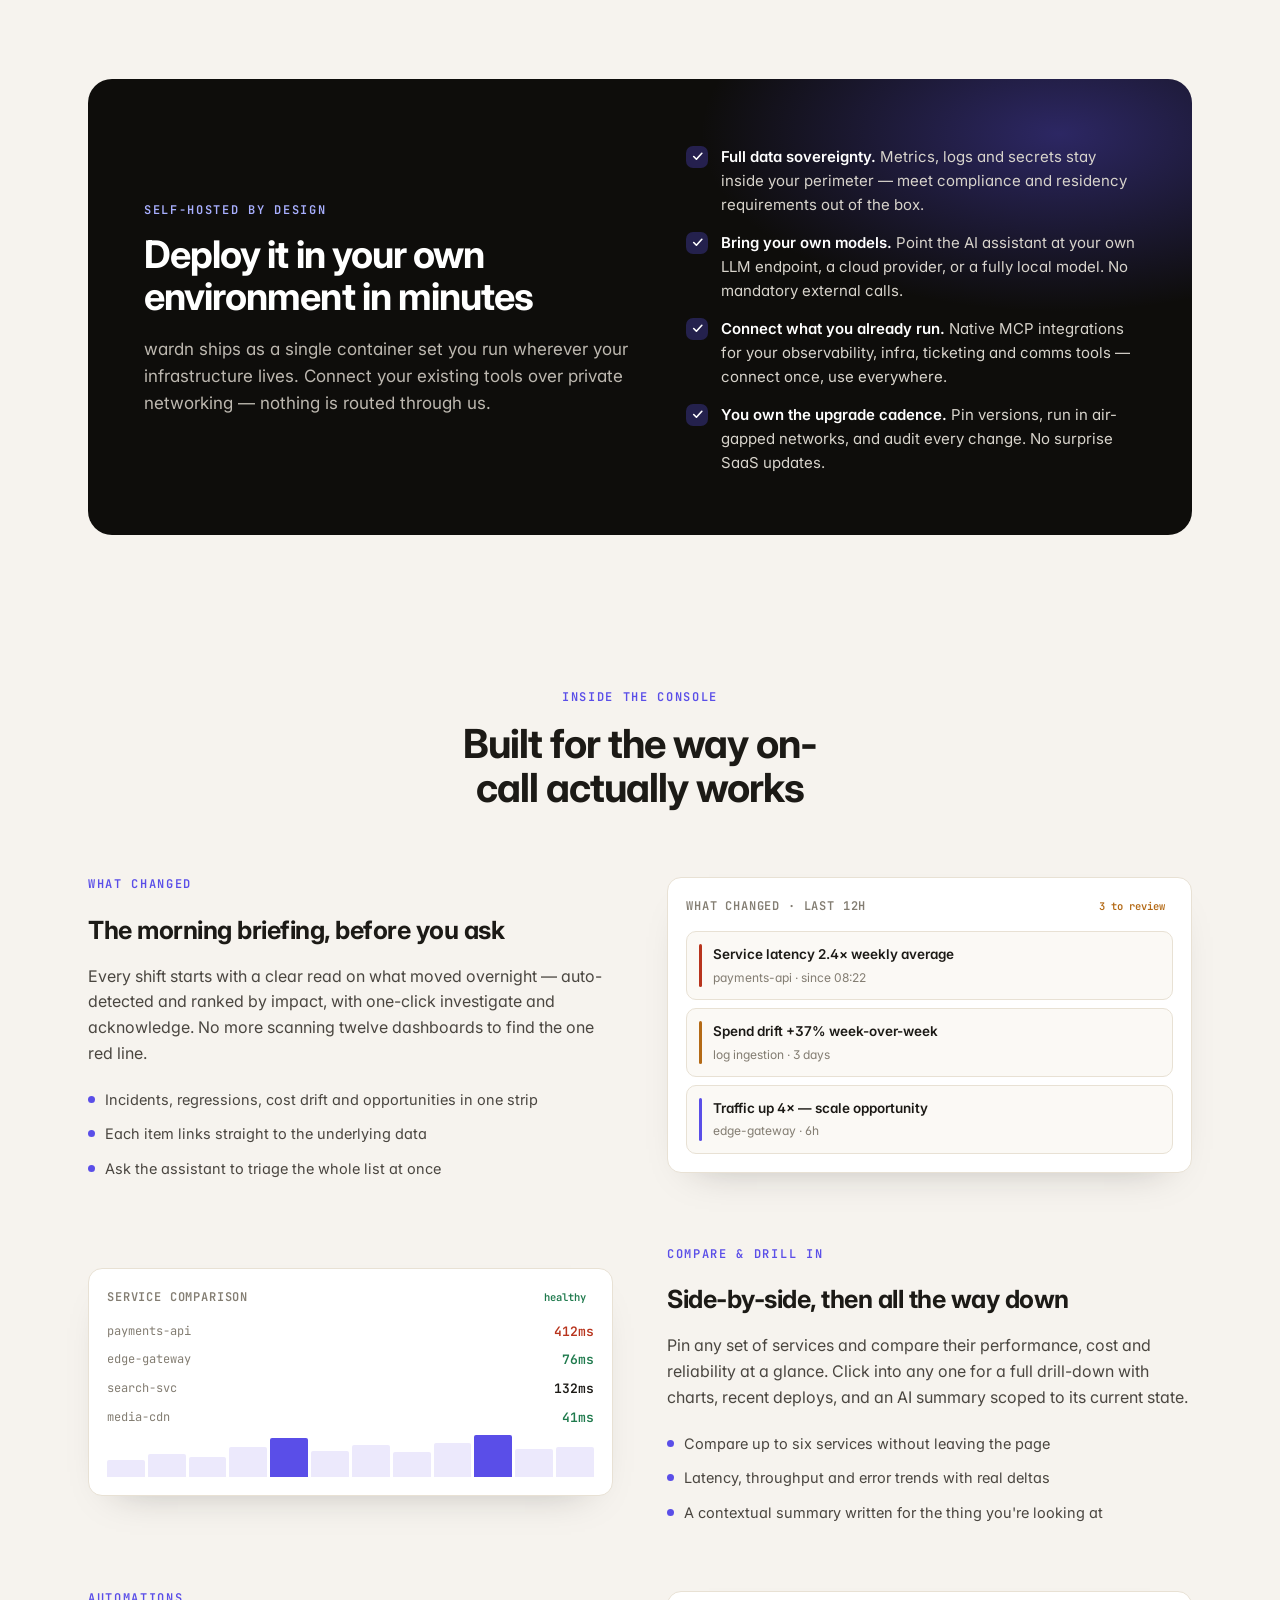
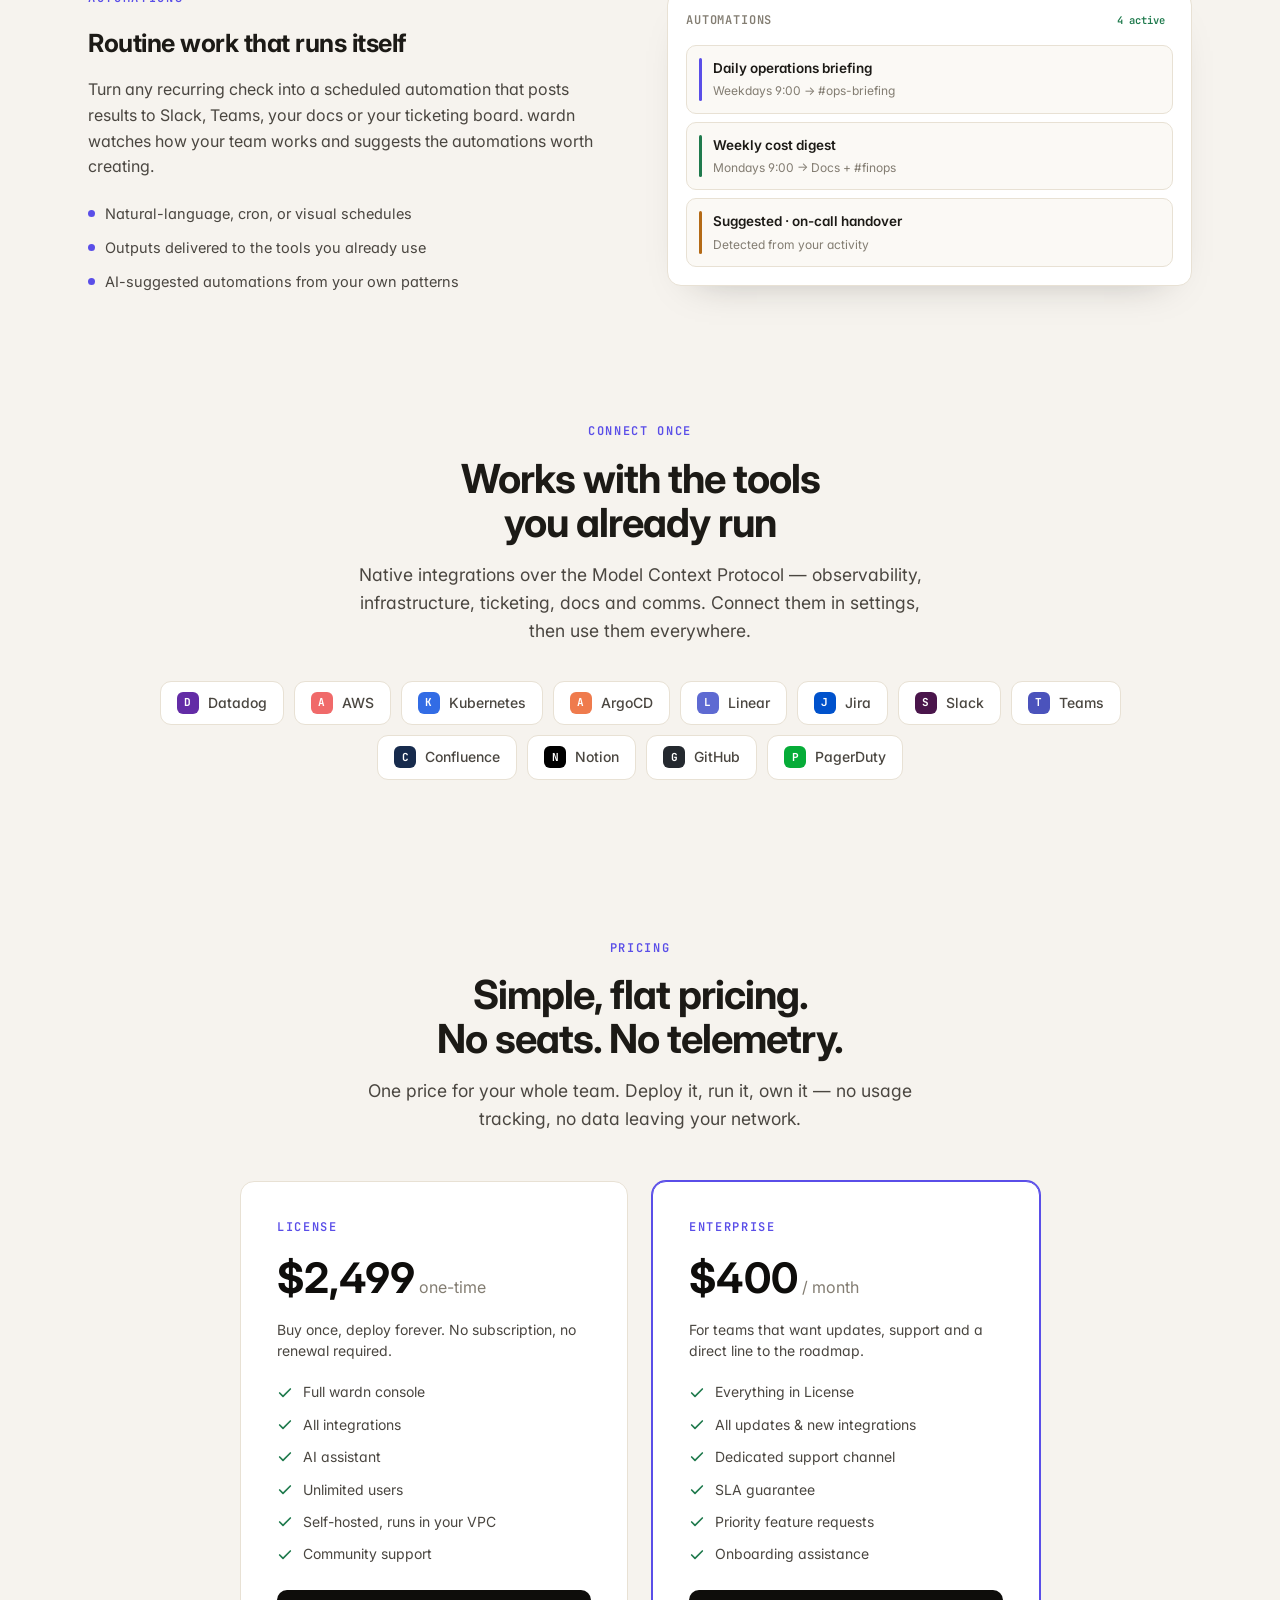
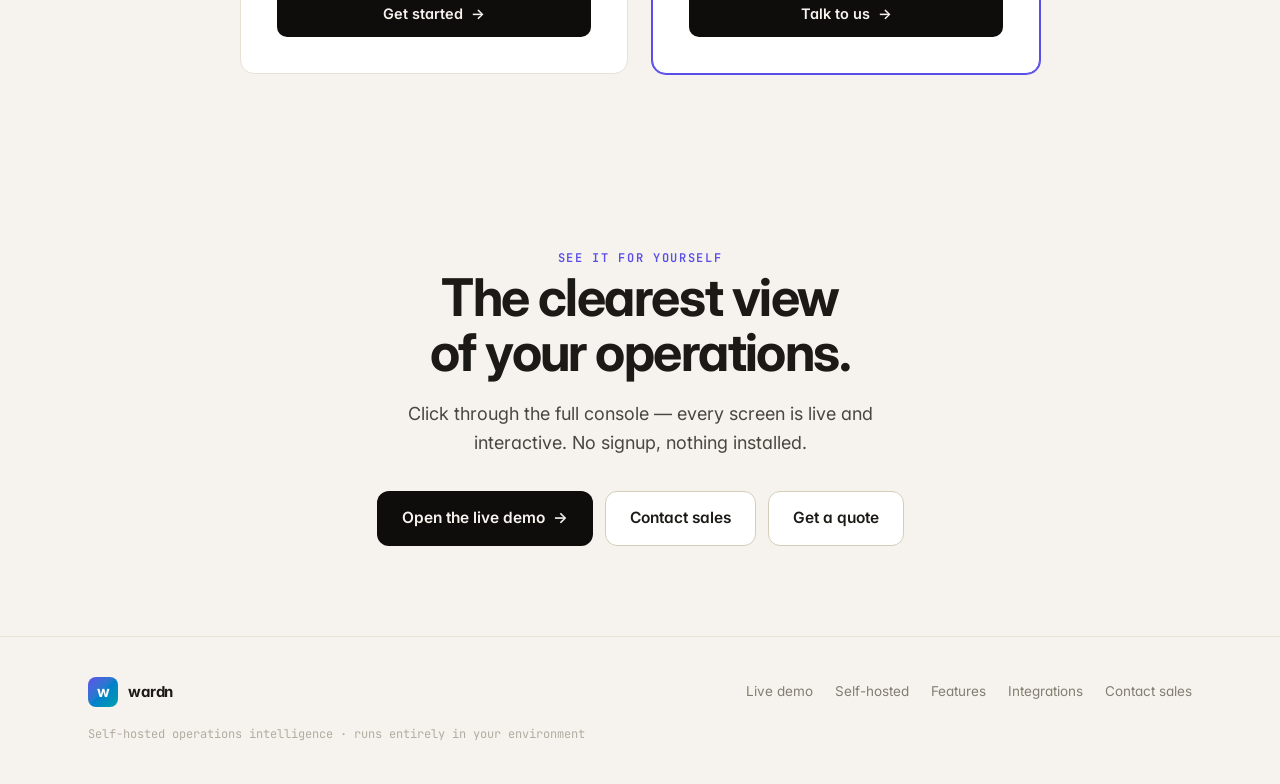
==== commit 2247f7cc: "feat: add pricing section with License and Enterprise tiers" ====
--- a/index.html
+++ b/index.html
@@ -243,6 +243,21 @@
 .final p{font-size:18px; color:var(--text-2); margin:20px auto 0; max-width:50ch;}
 .final .hero-cta{justify-content:center;}
 
+/* ---- pricing ---- */
+#pricing{padding:80px 0;}
+.pricing-grid{display:grid;grid-template-columns:1fr 1fr;gap:24px;max-width:800px;margin:48px auto 0;}
+.pricing-card{background:var(--bg-card);border:1px solid var(--line);border-radius:var(--r);padding:36px;display:flex;flex-direction:column;gap:20px;}
+.pricing-card-featured{border-color:var(--accent);box-shadow:0 0 0 1px var(--accent);}
+.pricing-tier{font-family:var(--font-mono);font-size:12px;letter-spacing:.14em;text-transform:uppercase;color:var(--accent);font-weight:600;}
+.pricing-price{font-size:42px;font-weight:700;line-height:1;color:var(--ink);}
+.pricing-period{font-size:16px;font-weight:400;color:var(--text-3);}
+.pricing-desc{font-size:14px;color:var(--text-2);line-height:1.5;}
+.pricing-features{list-style:none;padding:0;margin:0;display:flex;flex-direction:column;gap:10px;flex:1;}
+.pricing-features li{display:flex;align-items:center;gap:10px;font-size:14px;color:var(--text-2);}
+.pricing-features li svg{color:var(--ok);flex-shrink:0;}
+.pricing-card .btn{margin-top:4px;justify-content:center;}
+@media(max-width:600px){.pricing-grid{grid-template-columns:1fr;}}
+
 /* ---- footer ---- */
 footer{border-top:1px solid var(--line); padding:40px 0;}
 .foot-inner{display:flex; align-items:center; gap:18px; flex-wrap:wrap;}
@@ -270,6 +285,7 @@
       <a href="#selfhost">Self-hosted</a>
       <a href="#features">Features</a>
       <a href="#integrations">Integrations</a>
+      <a href="#pricing">Pricing</a>
     </nav>
     <div class="nav-cta">
       <a class="btn btn-ghost" href="mailto:sales@wardn.run?subject=wardn%20sales%20enquiry">Contact sales</a>
@@ -469,6 +485,49 @@
   </div>
 </section>
 
+<section id="pricing">
+  <div class="wrap">
+    <div class="section-head center">
+      <span class="eyebrow">Pricing</span>
+      <h2>Simple, flat pricing.<br>No seats. No telemetry.</h2>
+      <p>One price for your whole team. Deploy it, run it, own it — no usage tracking, no data leaving your network.</p>
+    </div>
+    <div class="pricing-grid">
+
+      <div class="pricing-card">
+        <div class="pricing-tier">License</div>
+        <div class="pricing-price">$2,499<span class="pricing-period"> one-time</span></div>
+        <div class="pricing-desc">Buy once, deploy forever. No subscription, no renewal required.</div>
+        <ul class="pricing-features">
+          <li><svg width="16" height="16" viewBox="0 0 24 24" fill="none" stroke="currentColor" stroke-width="2.5" stroke-linecap="round" stroke-linejoin="round"><polyline points="20 6 9 17 4 12"/></svg> Full wardn console</li>
+          <li><svg width="16" height="16" viewBox="0 0 24 24" fill="none" stroke="currentColor" stroke-width="2.5" stroke-linecap="round" stroke-linejoin="round"><polyline points="20 6 9 17 4 12"/></svg> All integrations</li>
+          <li><svg width="16" height="16" viewBox="0 0 24 24" fill="none" stroke="currentColor" stroke-width="2.5" stroke-linecap="round" stroke-linejoin="round"><polyline points="20 6 9 17 4 12"/></svg> AI assistant</li>
+          <li><svg width="16" height="16" viewBox="0 0 24 24" fill="none" stroke="currentColor" stroke-width="2.5" stroke-linecap="round" stroke-linejoin="round"><polyline points="20 6 9 17 4 12"/></svg> Unlimited users</li>
+          <li><svg width="16" height="16" viewBox="0 0 24 24" fill="none" stroke="currentColor" stroke-width="2.5" stroke-linecap="round" stroke-linejoin="round"><polyline points="20 6 9 17 4 12"/></svg> Self-hosted, runs in your VPC</li>
+          <li><svg width="16" height="16" viewBox="0 0 24 24" fill="none" stroke="currentColor" stroke-width="2.5" stroke-linecap="round" stroke-linejoin="round"><polyline points="20 6 9 17 4 12"/></svg> Community support</li>
+        </ul>
+        <a class="btn btn-primary" href="mailto:sales@wardn.run?subject=wardn%20License%20purchase">Get started <span class="arrow">→</span></a>
+      </div>
+
+      <div class="pricing-card pricing-card-featured">
+        <div class="pricing-tier">Enterprise</div>
+        <div class="pricing-price">$400<span class="pricing-period"> / month</span></div>
+        <div class="pricing-desc">For teams that want updates, support and a direct line to the roadmap.</div>
+        <ul class="pricing-features">
+          <li><svg width="16" height="16" viewBox="0 0 24 24" fill="none" stroke="currentColor" stroke-width="2.5" stroke-linecap="round" stroke-linejoin="round"><polyline points="20 6 9 17 4 12"/></svg> Everything in License</li>
+          <li><svg width="16" height="16" viewBox="0 0 24 24" fill="none" stroke="currentColor" stroke-width="2.5" stroke-linecap="round" stroke-linejoin="round"><polyline points="20 6 9 17 4 12"/></svg> All updates &amp; new integrations</li>
+          <li><svg width="16" height="16" viewBox="0 0 24 24" fill="none" stroke="currentColor" stroke-width="2.5" stroke-linecap="round" stroke-linejoin="round"><polyline points="20 6 9 17 4 12"/></svg> Dedicated support channel</li>
+          <li><svg width="16" height="16" viewBox="0 0 24 24" fill="none" stroke="currentColor" stroke-width="2.5" stroke-linecap="round" stroke-linejoin="round"><polyline points="20 6 9 17 4 12"/></svg> SLA guarantee</li>
+          <li><svg width="16" height="16" viewBox="0 0 24 24" fill="none" stroke="currentColor" stroke-width="2.5" stroke-linecap="round" stroke-linejoin="round"><polyline points="20 6 9 17 4 12"/></svg> Priority feature requests</li>
+          <li><svg width="16" height="16" viewBox="0 0 24 24" fill="none" stroke="currentColor" stroke-width="2.5" stroke-linecap="round" stroke-linejoin="round"><polyline points="20 6 9 17 4 12"/></svg> Onboarding assistance</li>
+        </ul>
+        <a class="btn btn-primary" href="mailto:sales@wardn.run?subject=wardn%20Enterprise%20enquiry">Talk to us <span class="arrow">→</span></a>
+      </div>
+
+    </div>
+  </div>
+</section>
+
 <section class="final">
   <div class="wrap">
     <span class="eyebrow">See it for yourself</span>
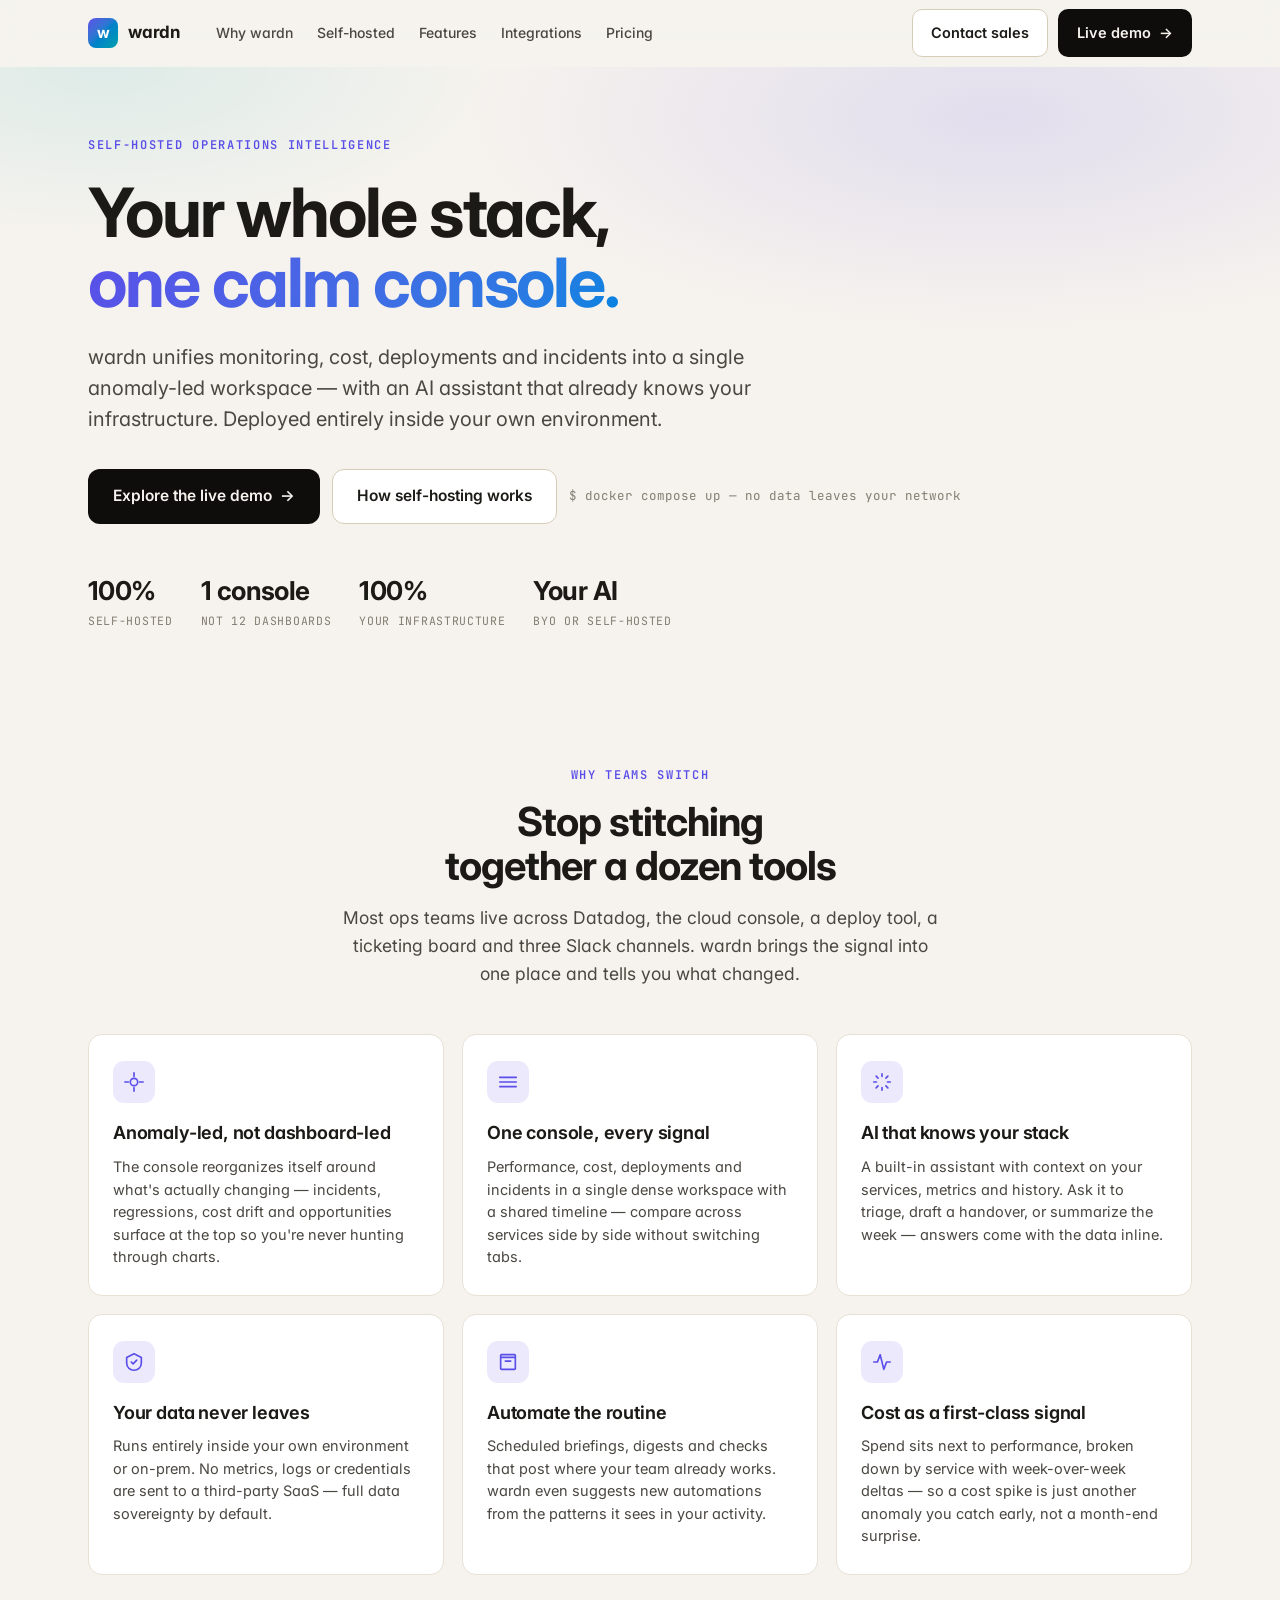
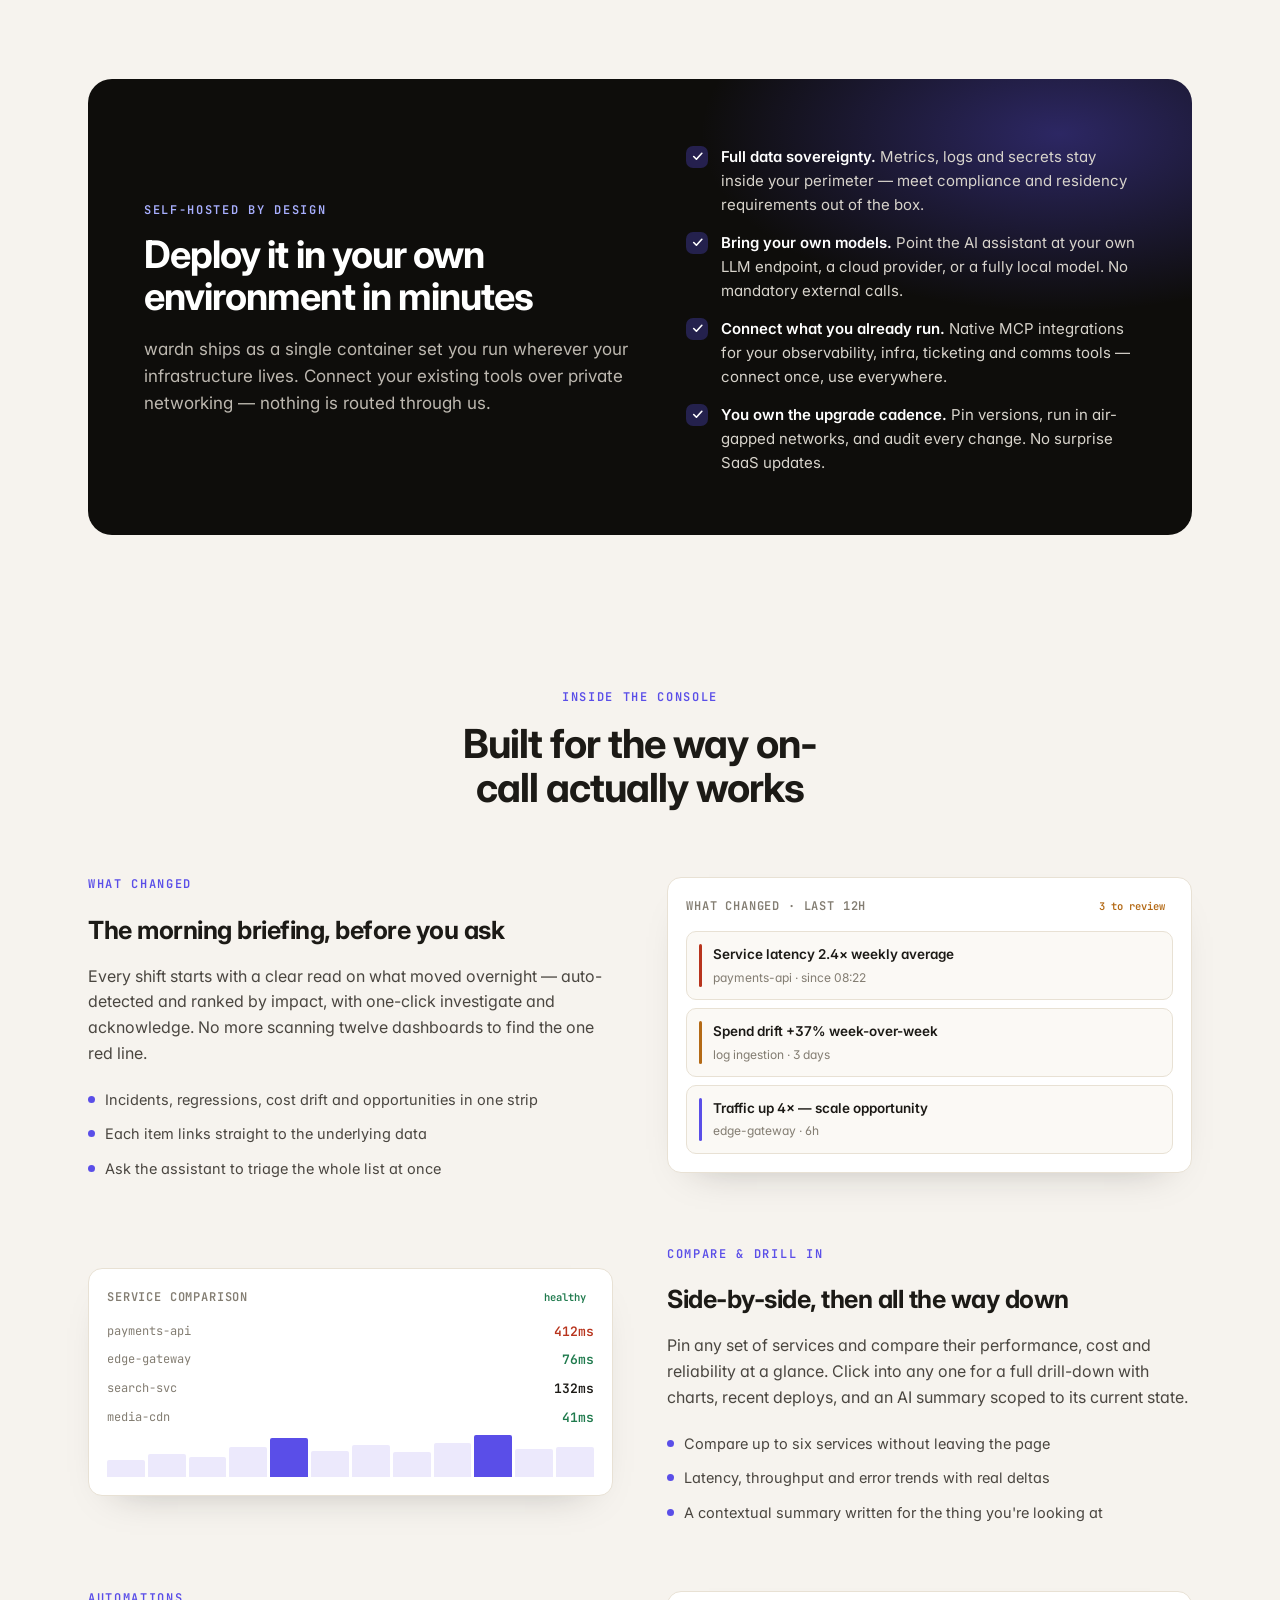
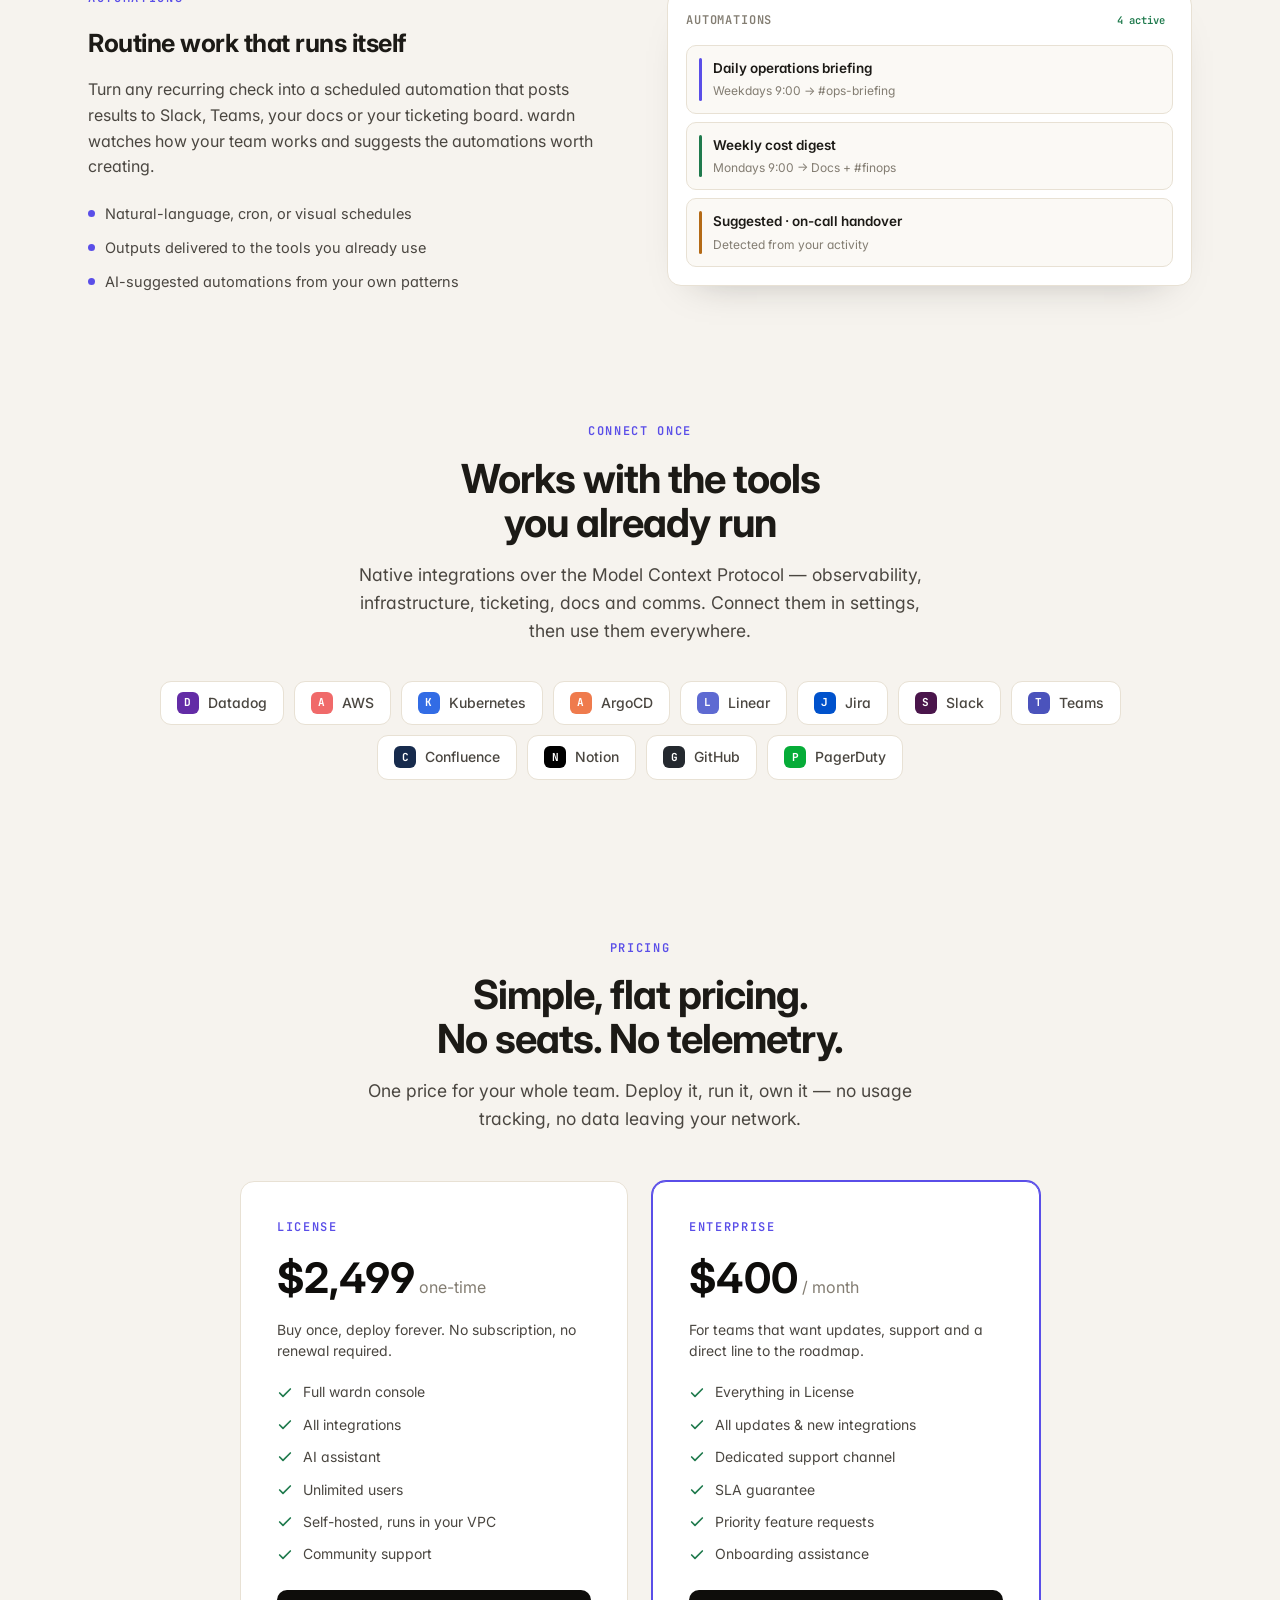
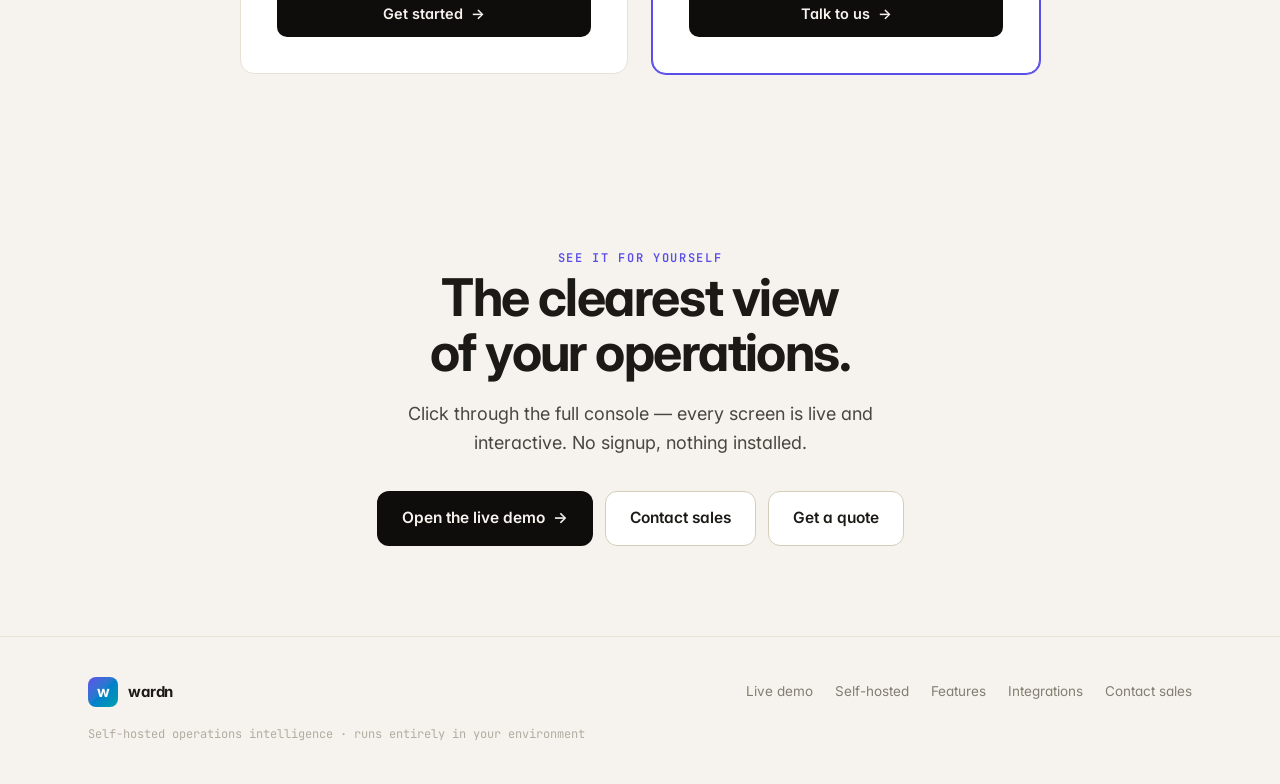
==== commit 182418c3: "fix: update hero stats to accurate messaging" ====
--- a/index.html
+++ b/index.html
@@ -308,8 +308,8 @@
     <div class="hero-meta">
       <div class="stat"><div class="n">100%</div><div class="l">Self-hosted</div></div>
       <div class="stat"><div class="n">1 console</div><div class="l">Not 12 dashboards</div></div>
-      <div class="stat"><div class="n">&lt;12h</div><div class="l">Change surfaced</div></div>
-      <div class="stat"><div class="n">0</div><div class="l">Data egress</div></div>
+      <div class="stat"><div class="n">100%</div><div class="l">Your infrastructure</div></div>
+      <div class="stat"><div class="n">Your AI</div><div class="l">BYO or self-hosted</div></div>
     </div>
 
   </div>
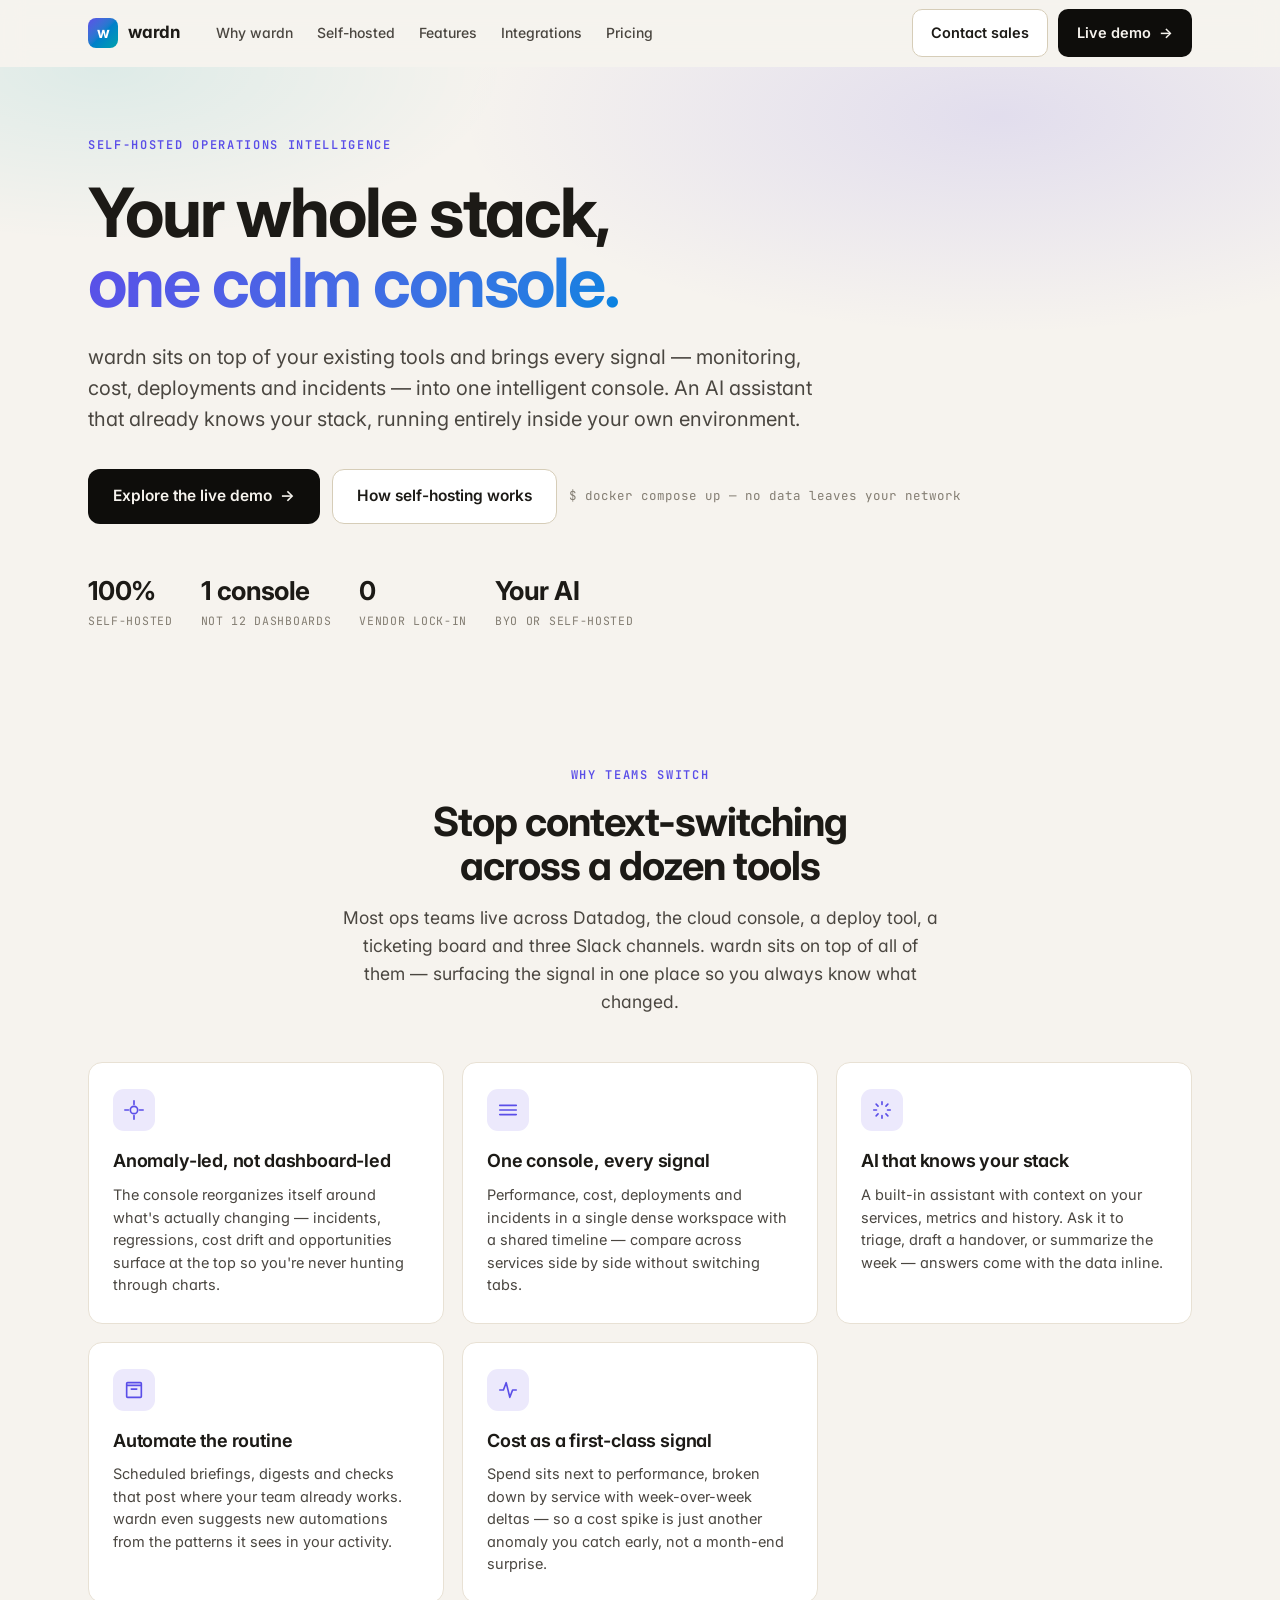
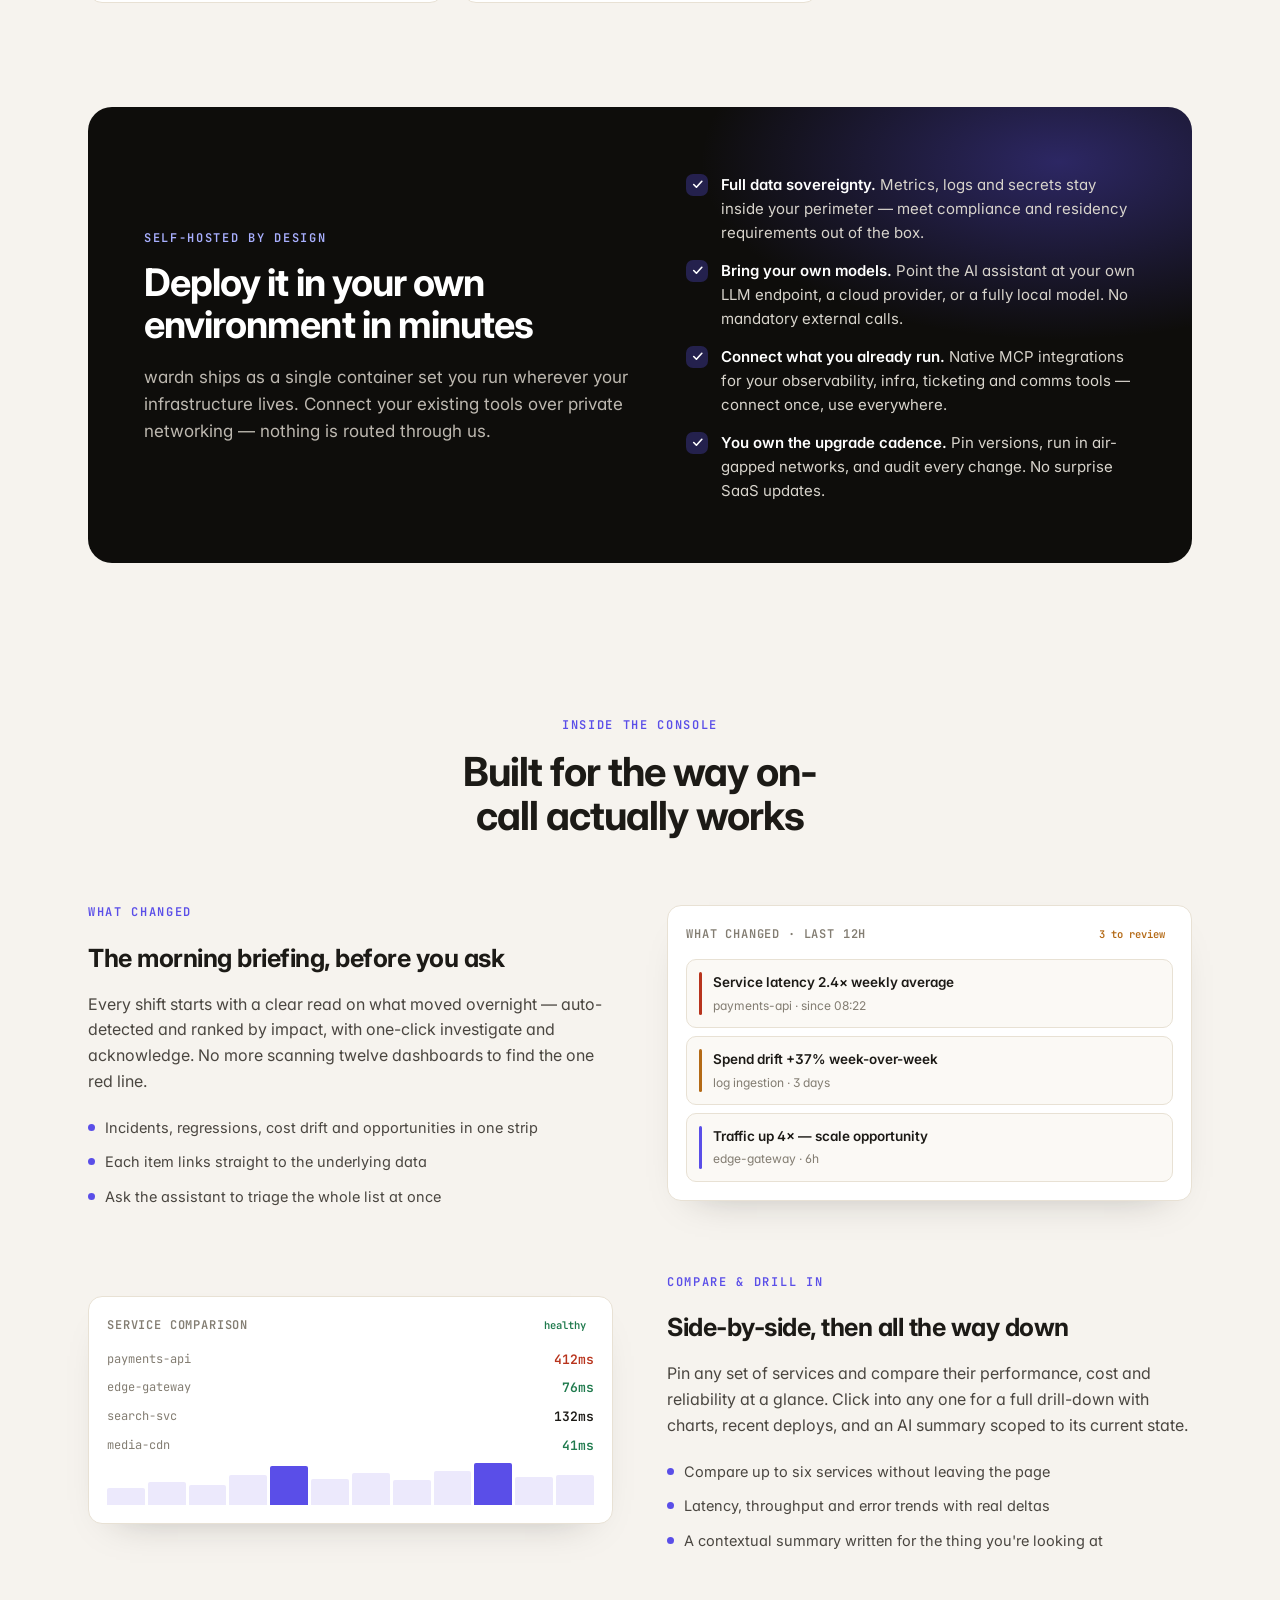
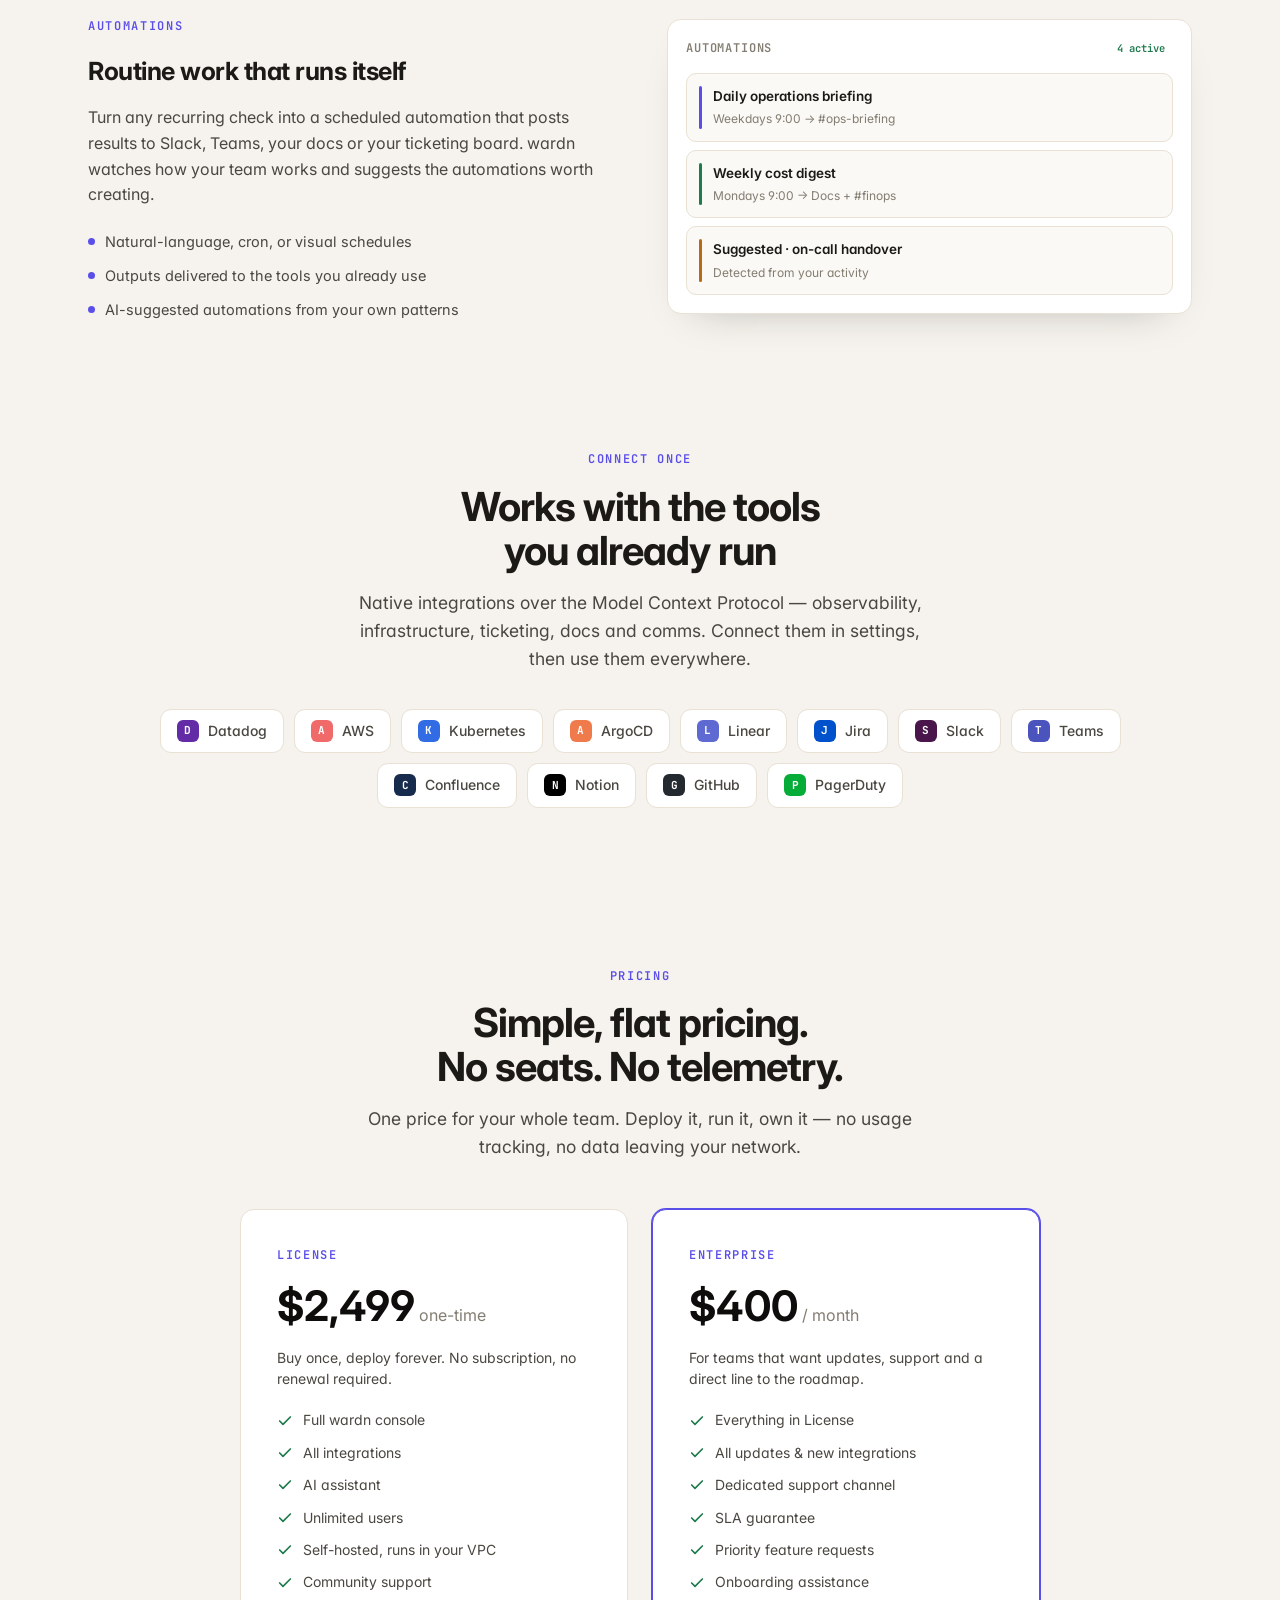
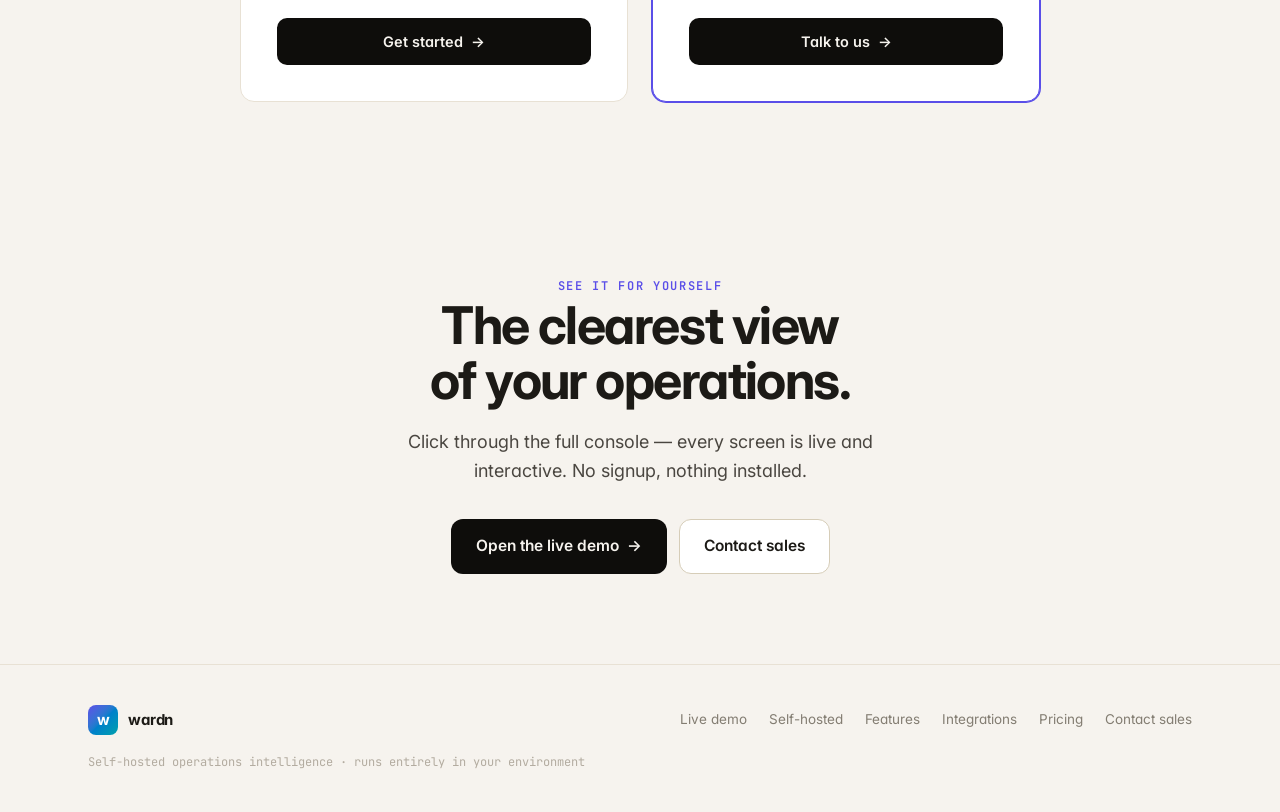
==== commit 94beeb70: "fix: clarify positioning, remove duplicate stat/card/CTA, add pricing to footer" ====
--- a/index.html
+++ b/index.html
@@ -299,7 +299,7 @@
   <div class="wrap">
     <span class="eyebrow">Self-hosted operations intelligence</span>
     <h1>Your whole stack, <span class="grad">one calm console.</span></h1>
-    <p class="sub">wardn unifies monitoring, cost, deployments and incidents into a single anomaly-led workspace — with an AI assistant that already knows your infrastructure. Deployed entirely inside your own environment.</p>
+    <p class="sub">wardn sits on top of your existing tools and brings every signal — monitoring, cost, deployments and incidents — into one intelligent console. An AI assistant that already knows your stack, running entirely inside your own environment.</p>
     <div class="hero-cta">
       <a class="btn btn-primary btn-lg" href="console.html">Explore the live demo <span class="arrow">→</span></a>
       <a class="btn btn-ghost btn-lg" href="#selfhost">How self-hosting works</a>
@@ -308,7 +308,7 @@
     <div class="hero-meta">
       <div class="stat"><div class="n">100%</div><div class="l">Self-hosted</div></div>
       <div class="stat"><div class="n">1 console</div><div class="l">Not 12 dashboards</div></div>
-      <div class="stat"><div class="n">100%</div><div class="l">Your infrastructure</div></div>
+      <div class="stat"><div class="n">0</div><div class="l">Vendor lock-in</div></div>
       <div class="stat"><div class="n">Your AI</div><div class="l">BYO or self-hosted</div></div>
     </div>
 
@@ -319,8 +319,8 @@
   <div class="wrap">
     <div class="section-head center">
       <span class="eyebrow">Why teams switch</span>
-      <h2>Stop stitching together a dozen tools</h2>
-      <p>Most ops teams live across Datadog, the cloud console, a deploy tool, a ticketing board and three Slack channels. wardn brings the signal into one place and tells you what changed.</p>
+      <h2>Stop context-switching across a dozen tools</h2>
+      <p>Most ops teams live across Datadog, the cloud console, a deploy tool, a ticketing board and three Slack channels. wardn sits on top of all of them — surfacing the signal in one place so you always know what changed.</p>
     </div>
     <div class="benefits">
       <div class="bcard">
@@ -343,13 +343,6 @@
         </div>
         <h3>AI that knows your stack</h3>
         <p>A built-in assistant with context on your services, metrics and history. Ask it to triage, draft a handover, or summarize the week — answers come with the data inline.</p>
-      </div>
-      <div class="bcard">
-        <div class="ico">
-          <svg width="22" height="22" viewBox="0 0 24 24" fill="none" stroke="currentColor" stroke-width="1.8" stroke-linecap="round" stroke-linejoin="round"><path d="M12 3l8 4v6c0 5-4 8-8 8s-8-3-8-8V7z"/><path d="M9 12l2 2 4-4"/></svg>
-        </div>
-        <h3>Your data never leaves</h3>
-        <p>Runs entirely inside your own environment or on-prem. No metrics, logs or credentials are sent to a third-party SaaS — full data sovereignty by default.</p>
       </div>
       <div class="bcard">
         <div class="ico">
@@ -536,7 +529,6 @@
     <div class="hero-cta">
       <a class="btn btn-primary btn-lg" href="console.html">Open the live demo <span class="arrow">→</span></a>
       <a class="btn btn-ghost btn-lg" href="mailto:sales@wardn.run?subject=wardn%20sales%20enquiry">Contact sales</a>
-      <a class="btn btn-ghost btn-lg" href="mailto:sales@wardn.run?subject=Request%20a%20quote%20for%20wardn">Get a quote</a>
     </div>
   </div>
 </section>
@@ -550,6 +542,7 @@
         <a href="#selfhost">Self-hosted</a>
         <a href="#features">Features</a>
         <a href="#integrations">Integrations</a>
+        <a href="#pricing">Pricing</a>
         <a href="mailto:sales@wardn.run?subject=wardn%20sales%20enquiry">Contact sales</a>
       </div>
     </div>
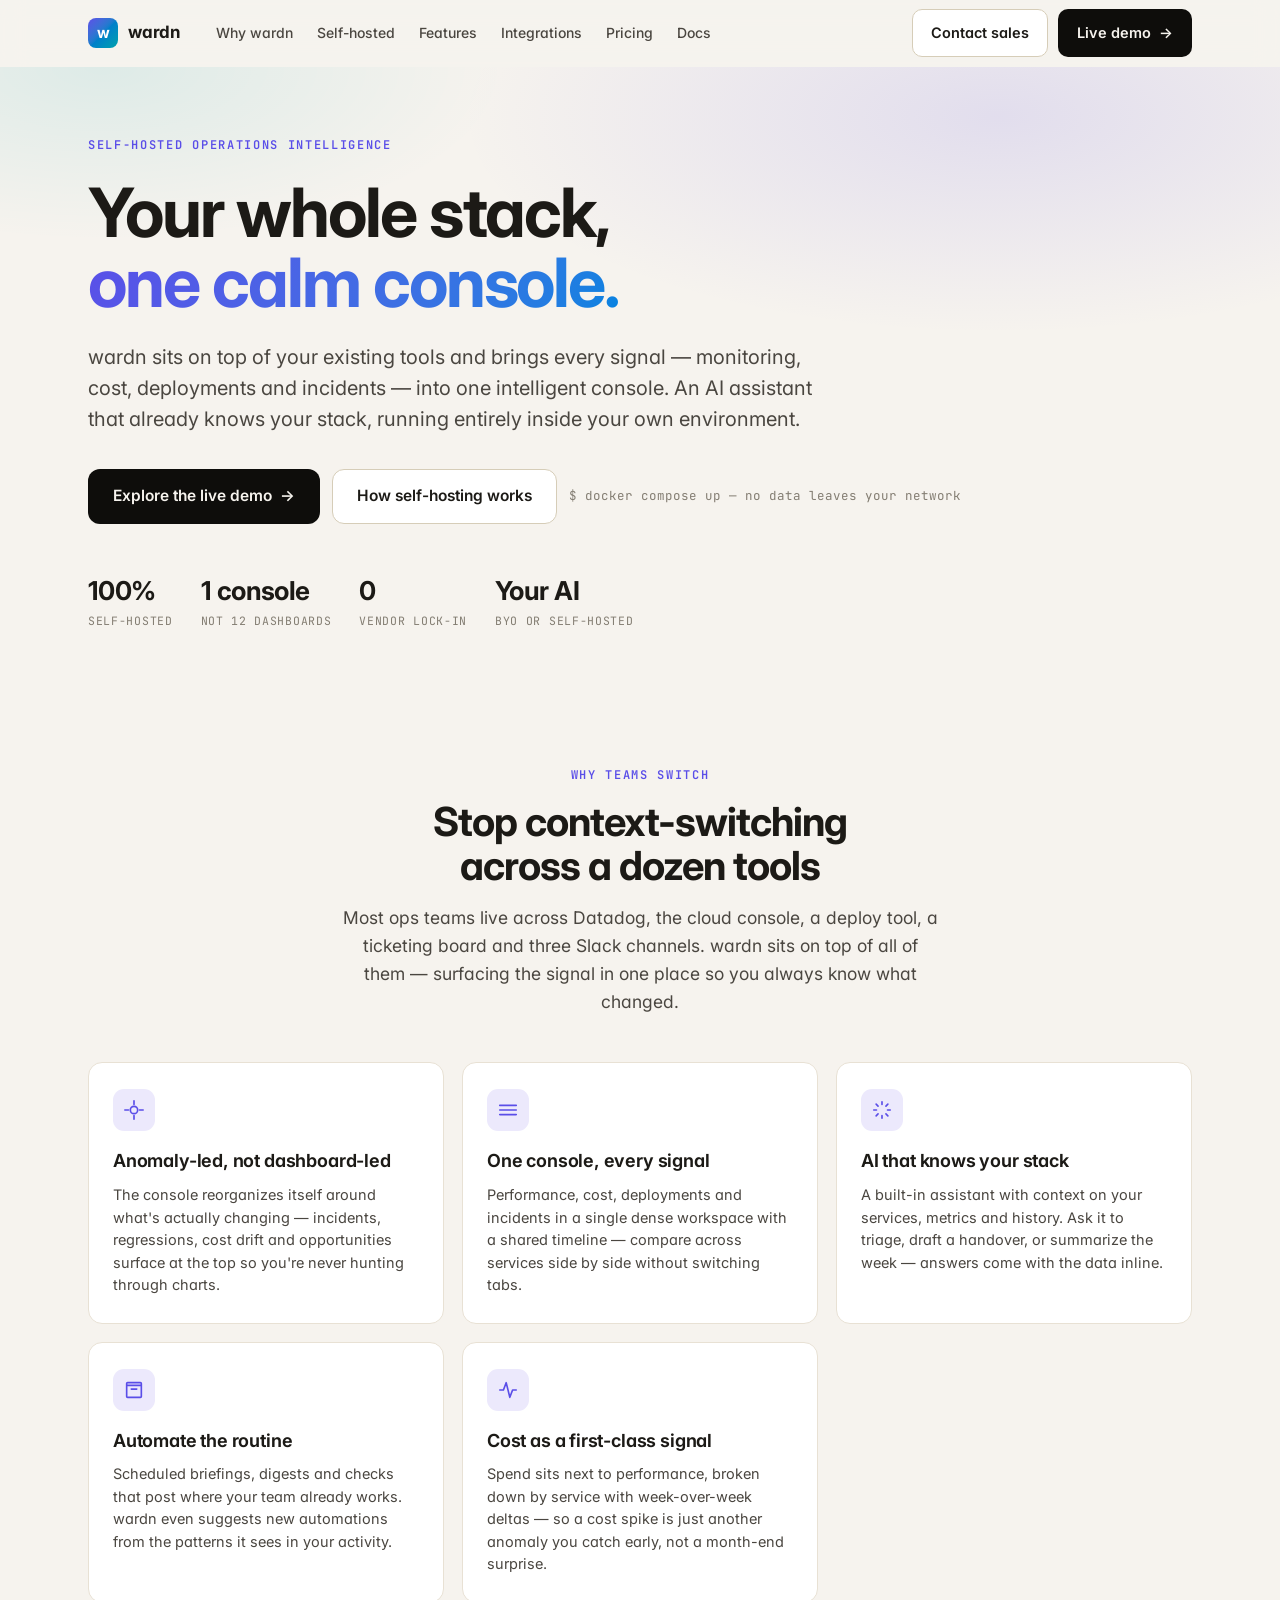
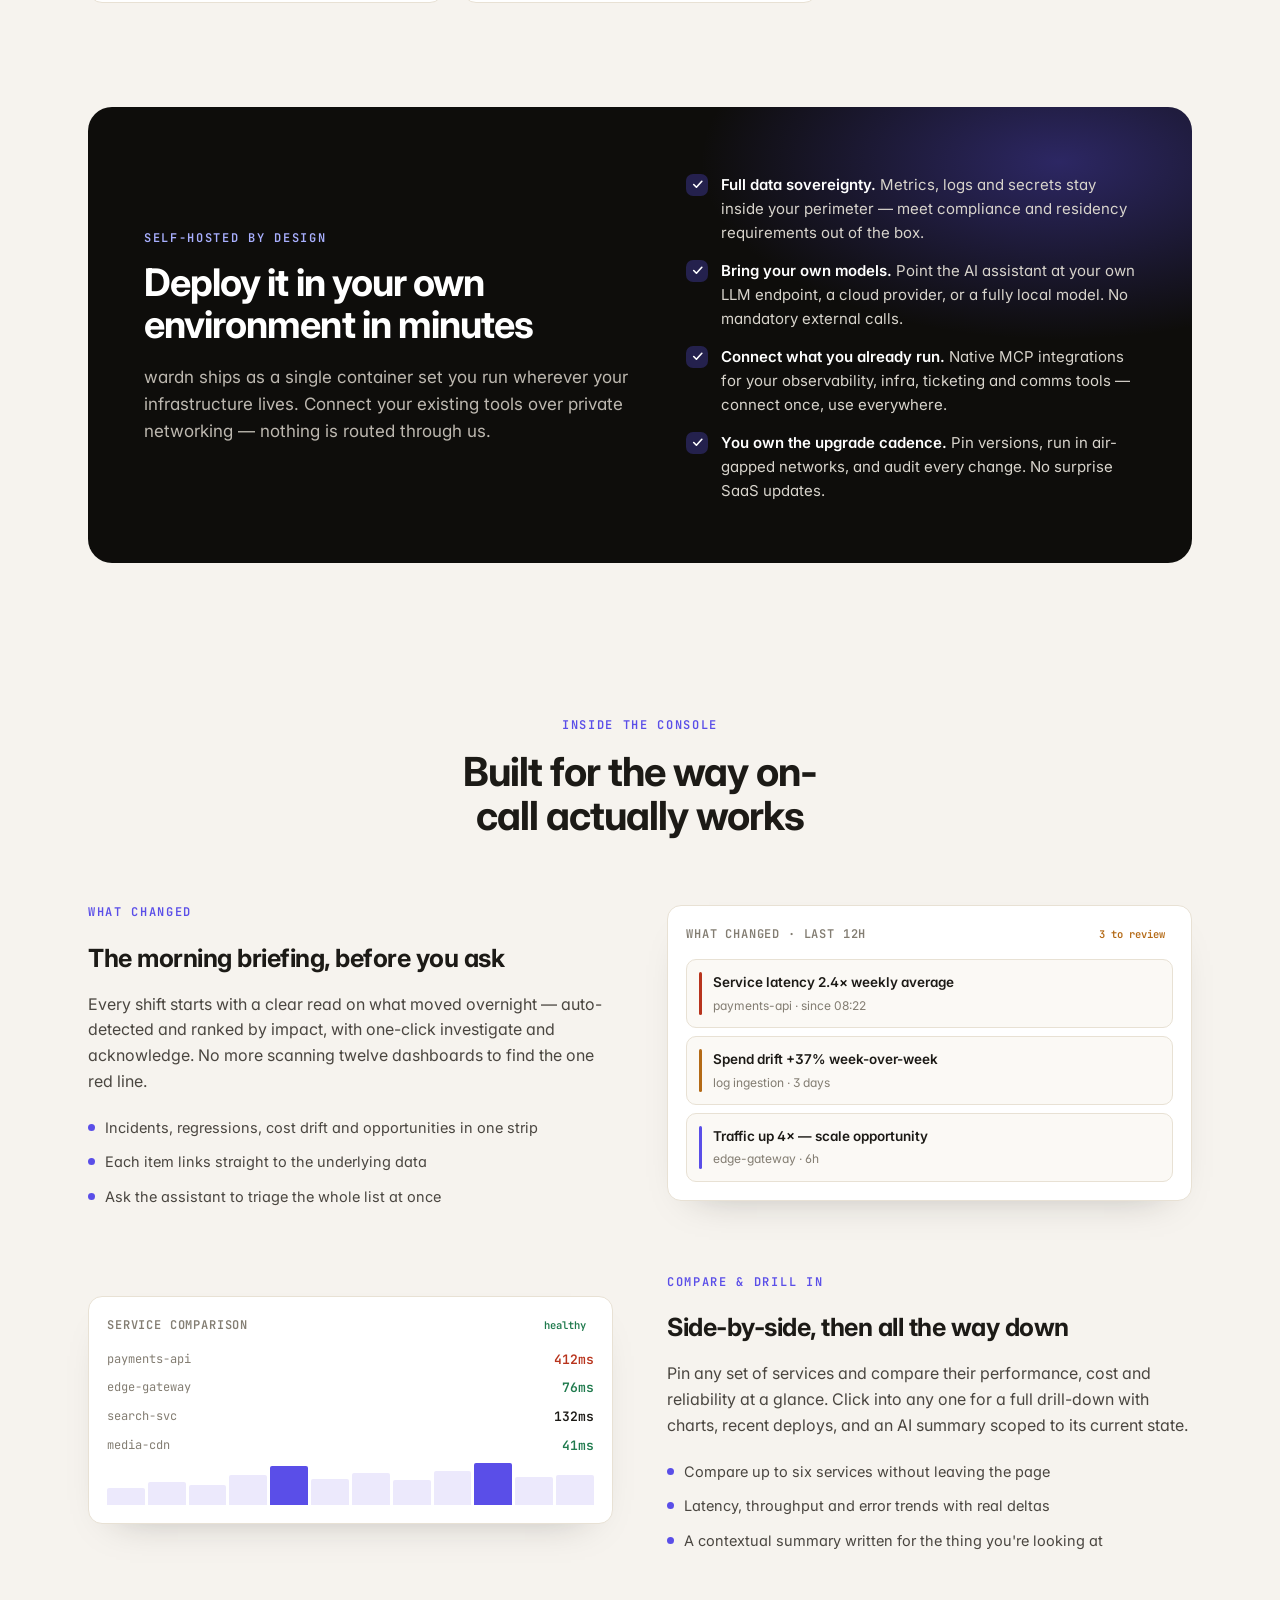
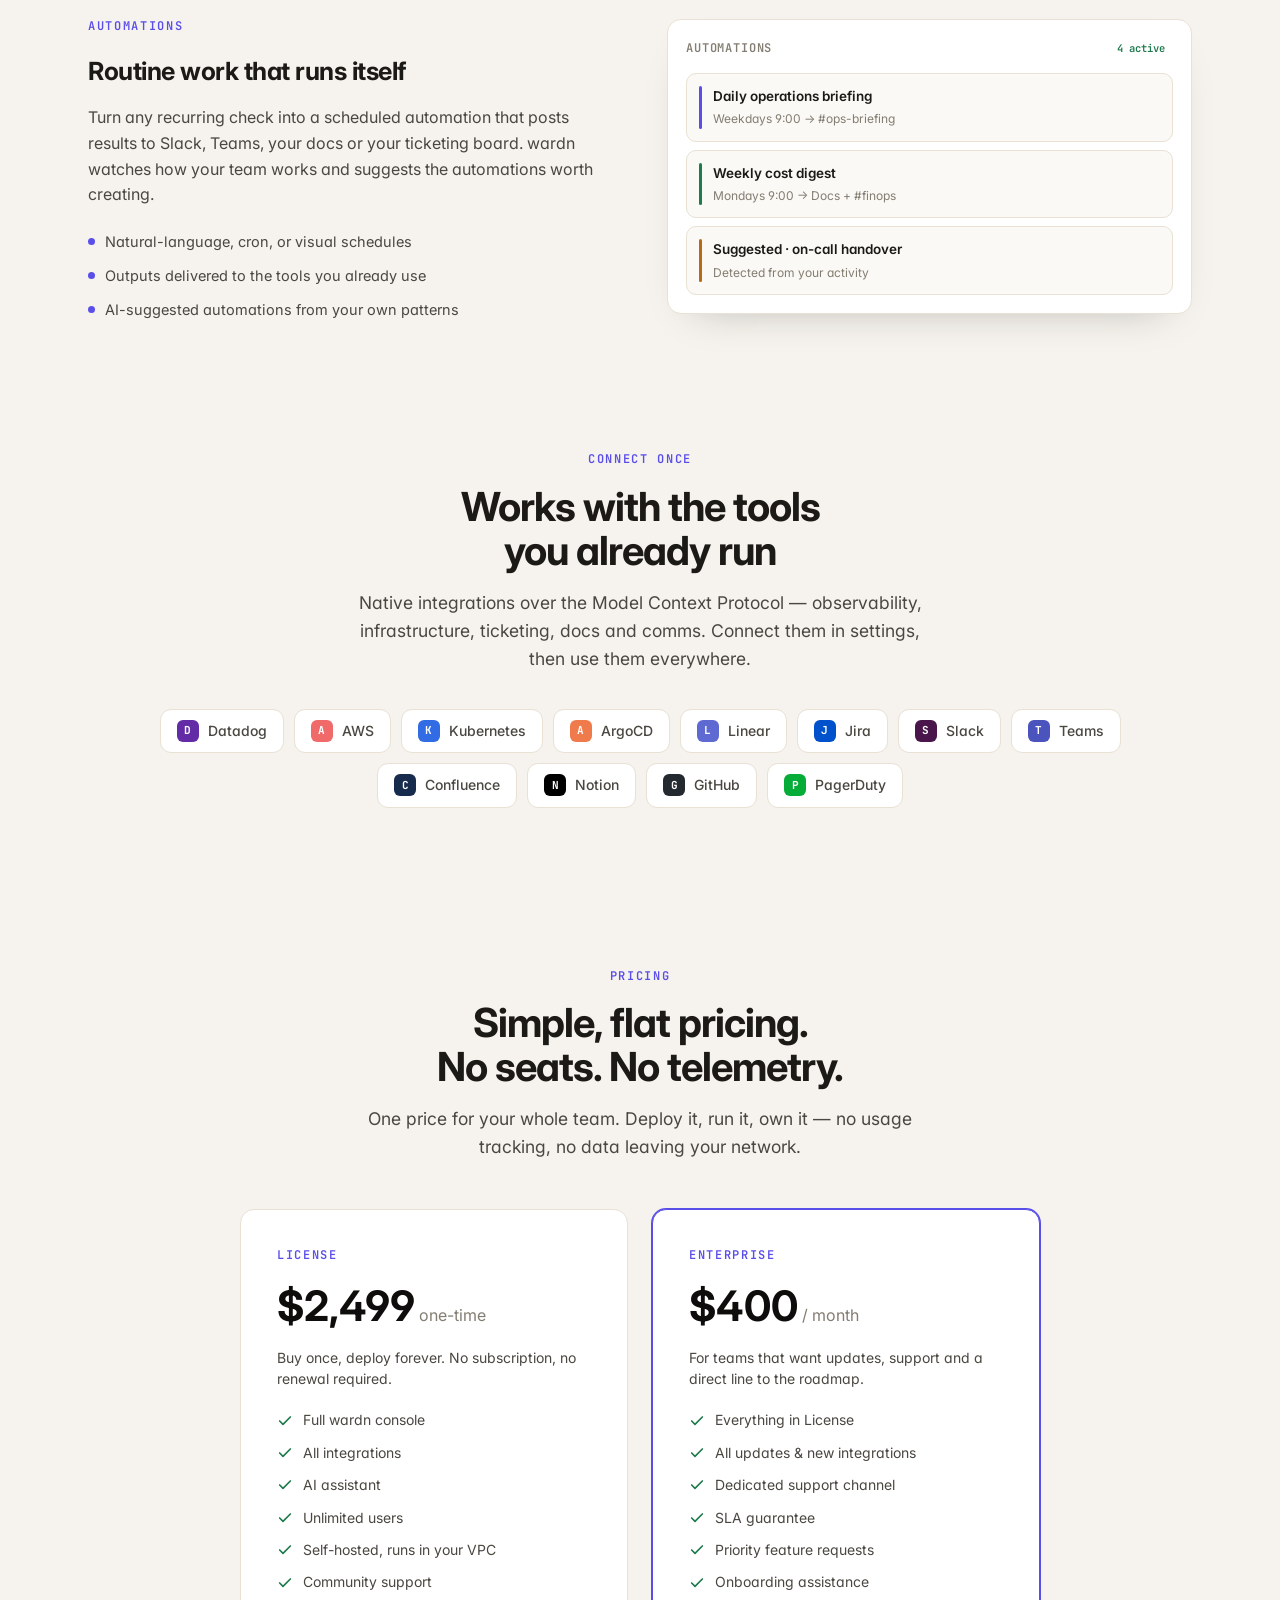
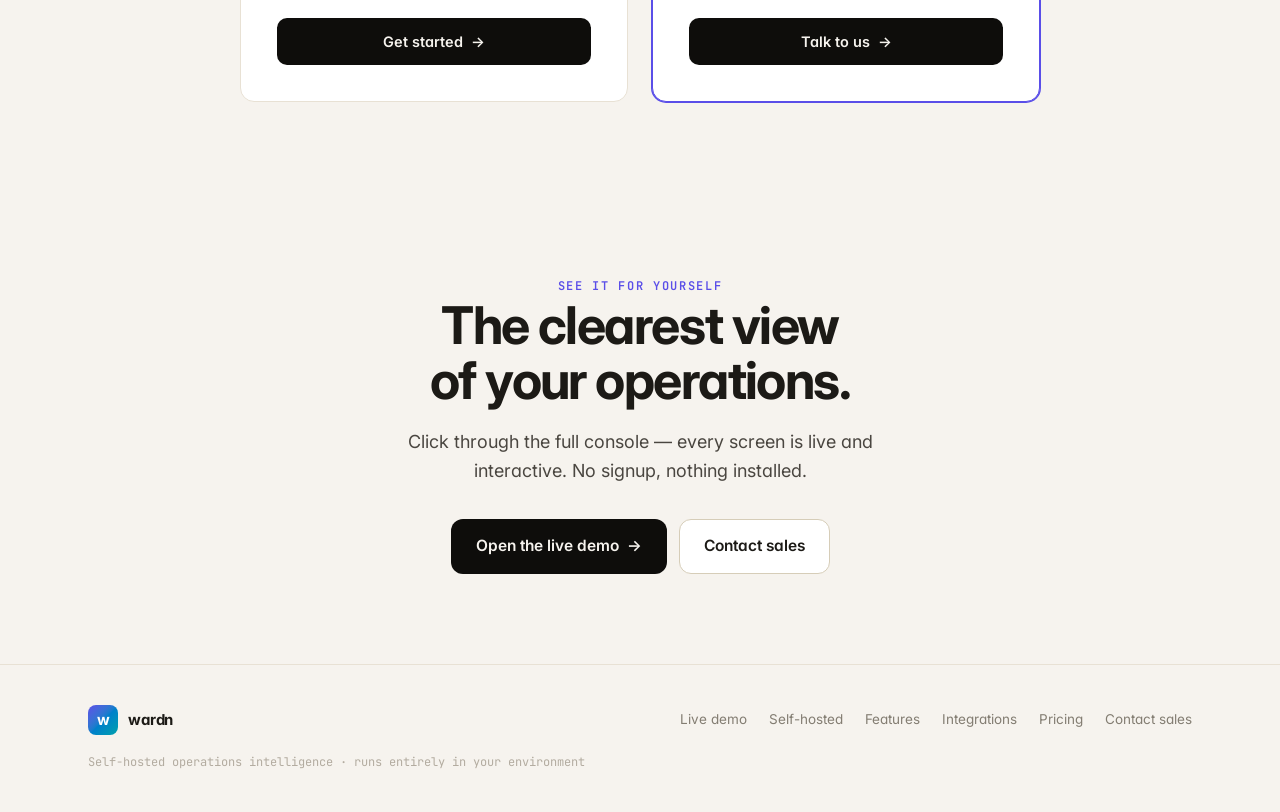
==== commit 43915f72: "docs: add full user documentation site and in-app docs panel - New docs.html: complete user document" ====
--- a/index.html
+++ b/index.html
@@ -286,6 +286,7 @@
       <a href="#features">Features</a>
       <a href="#integrations">Integrations</a>
       <a href="#pricing">Pricing</a>
+      <a href="docs.html">Docs</a>
     </nav>
     <div class="nav-cta">
       <a class="btn btn-ghost" href="mailto:sales@wardn.run?subject=wardn%20sales%20enquiry">Contact sales</a>
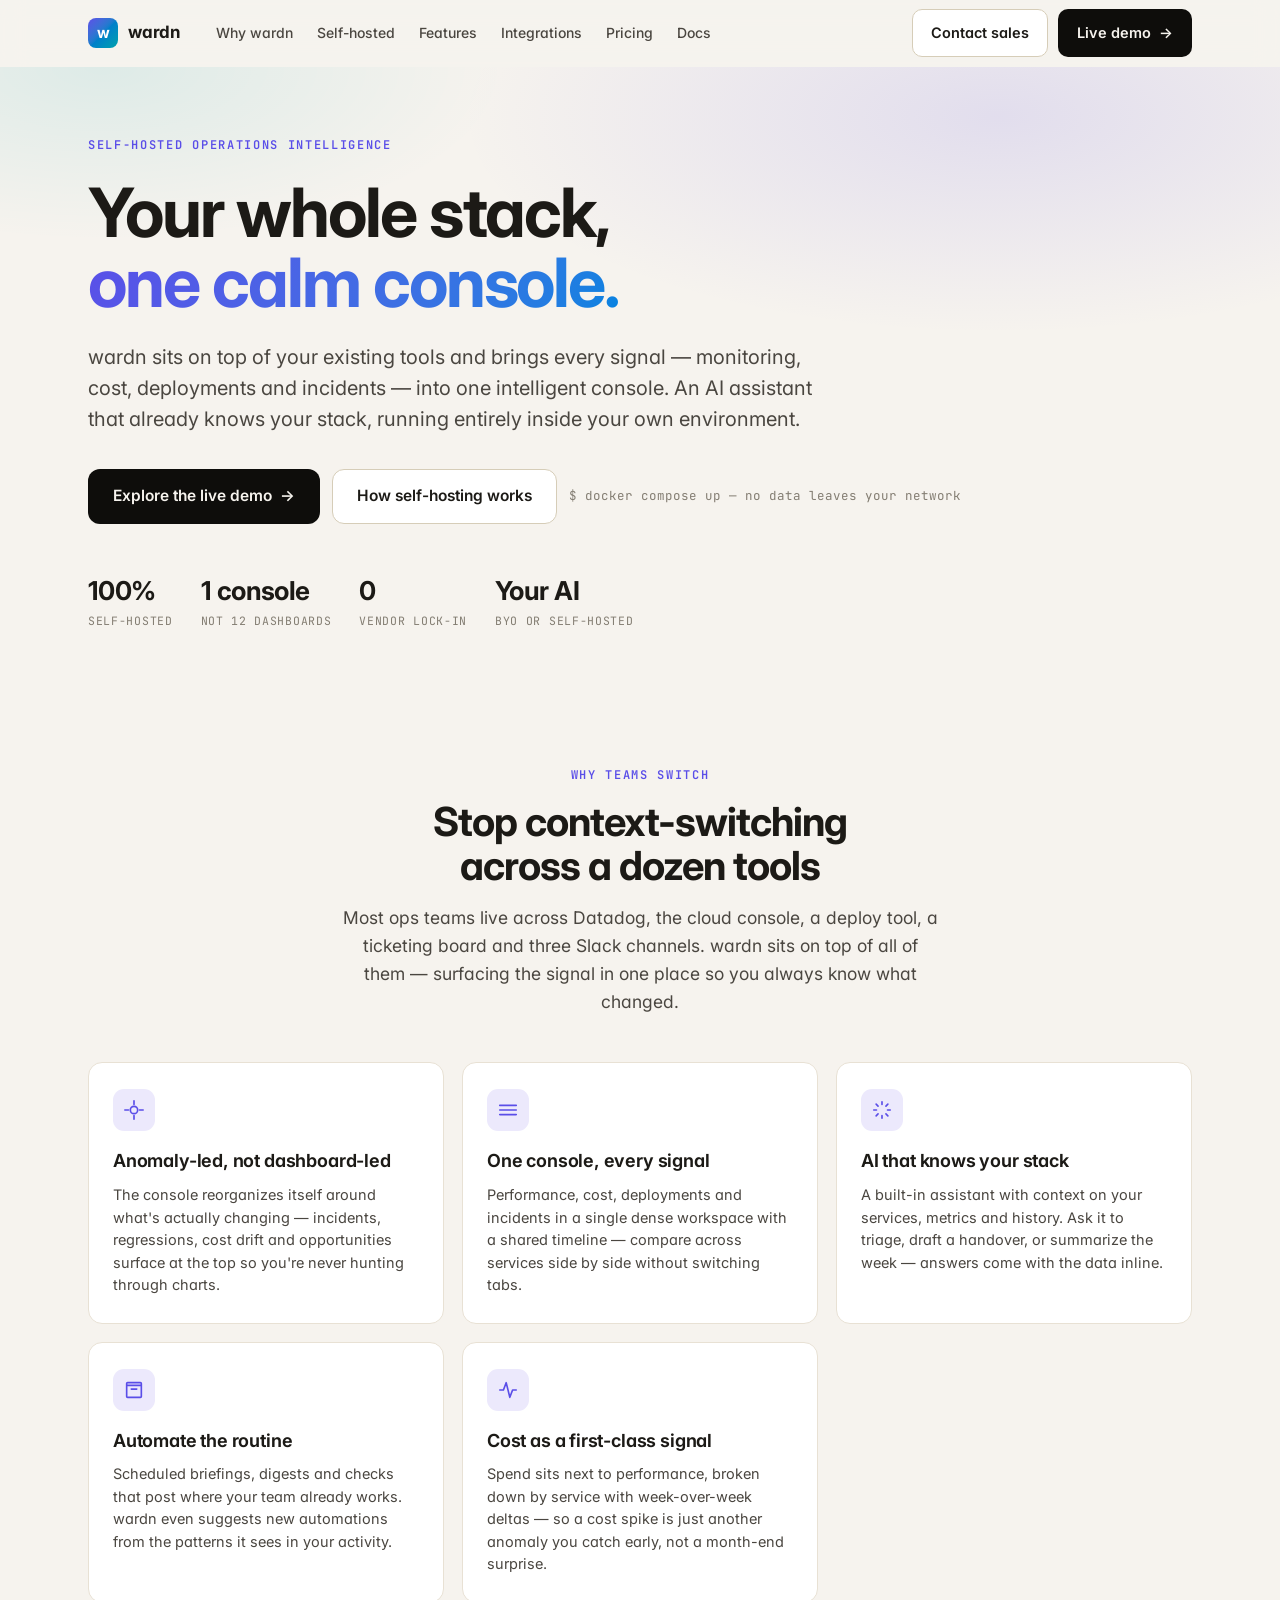
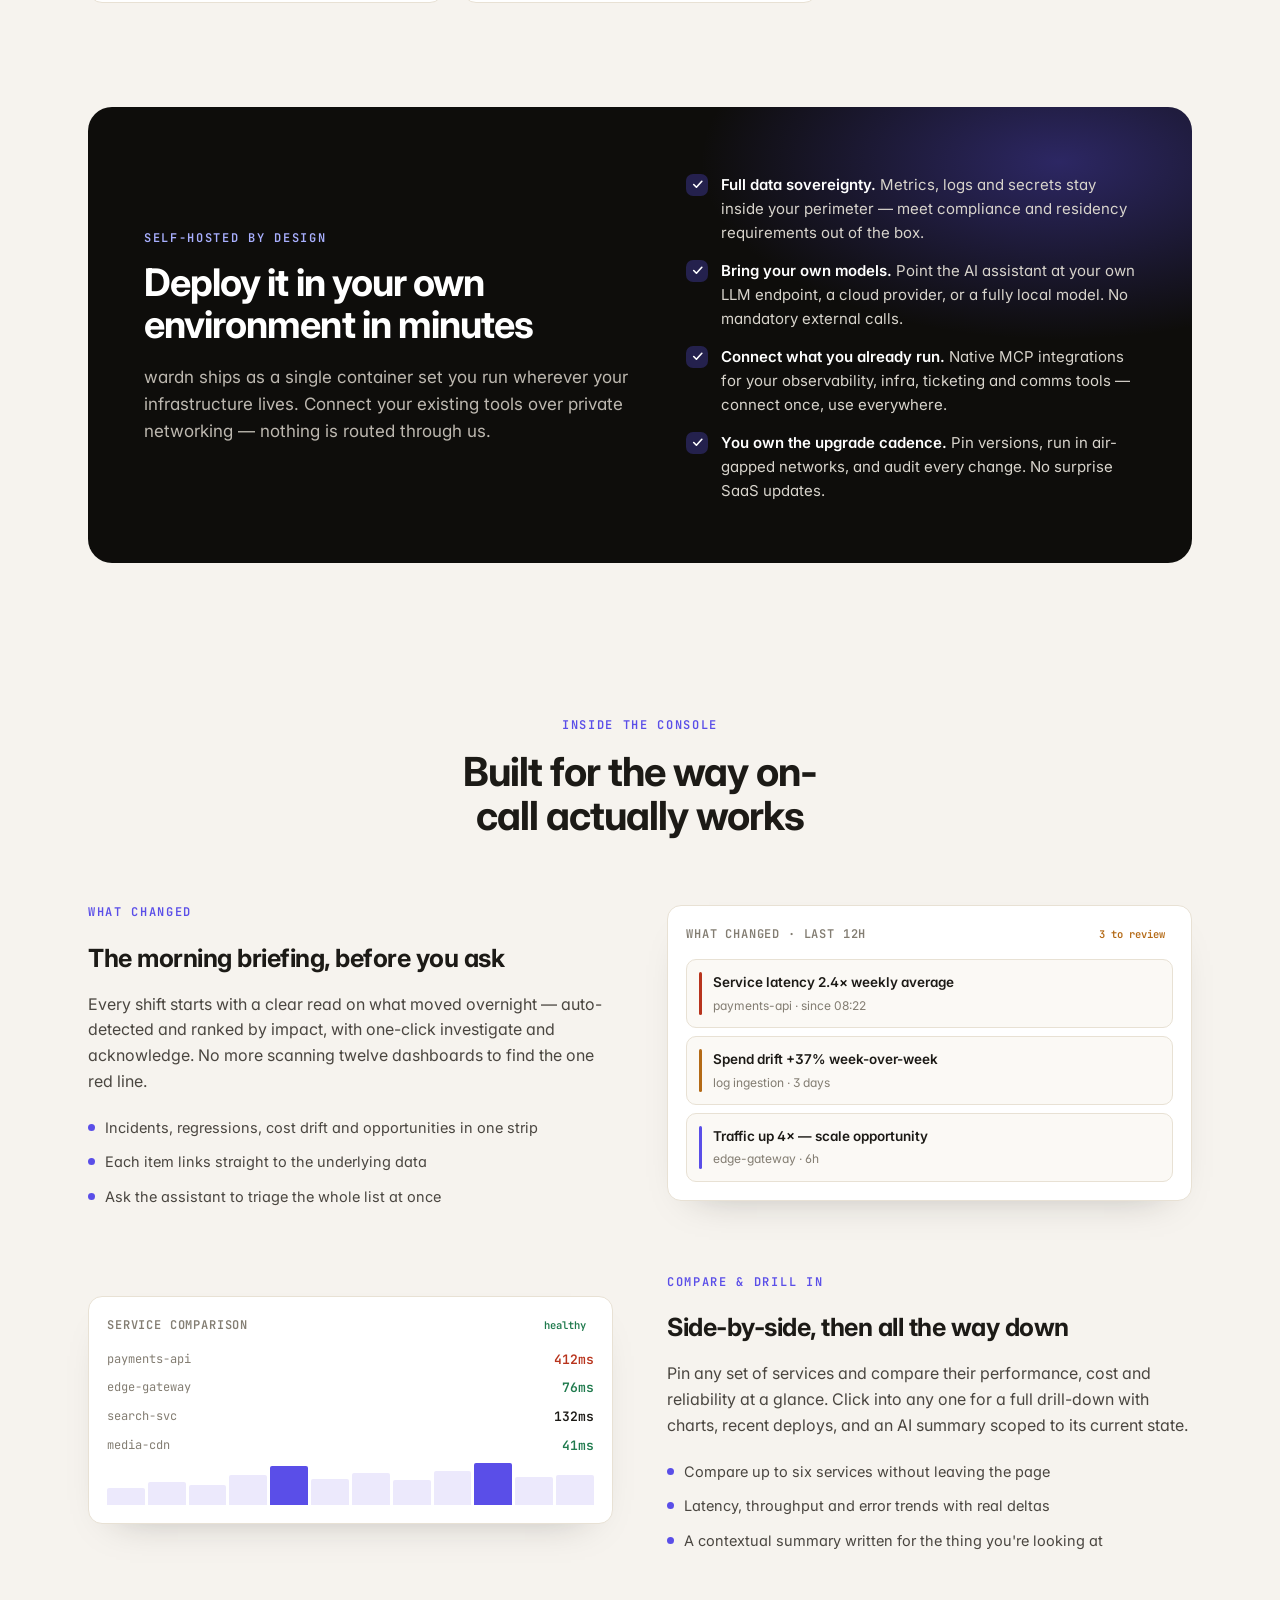
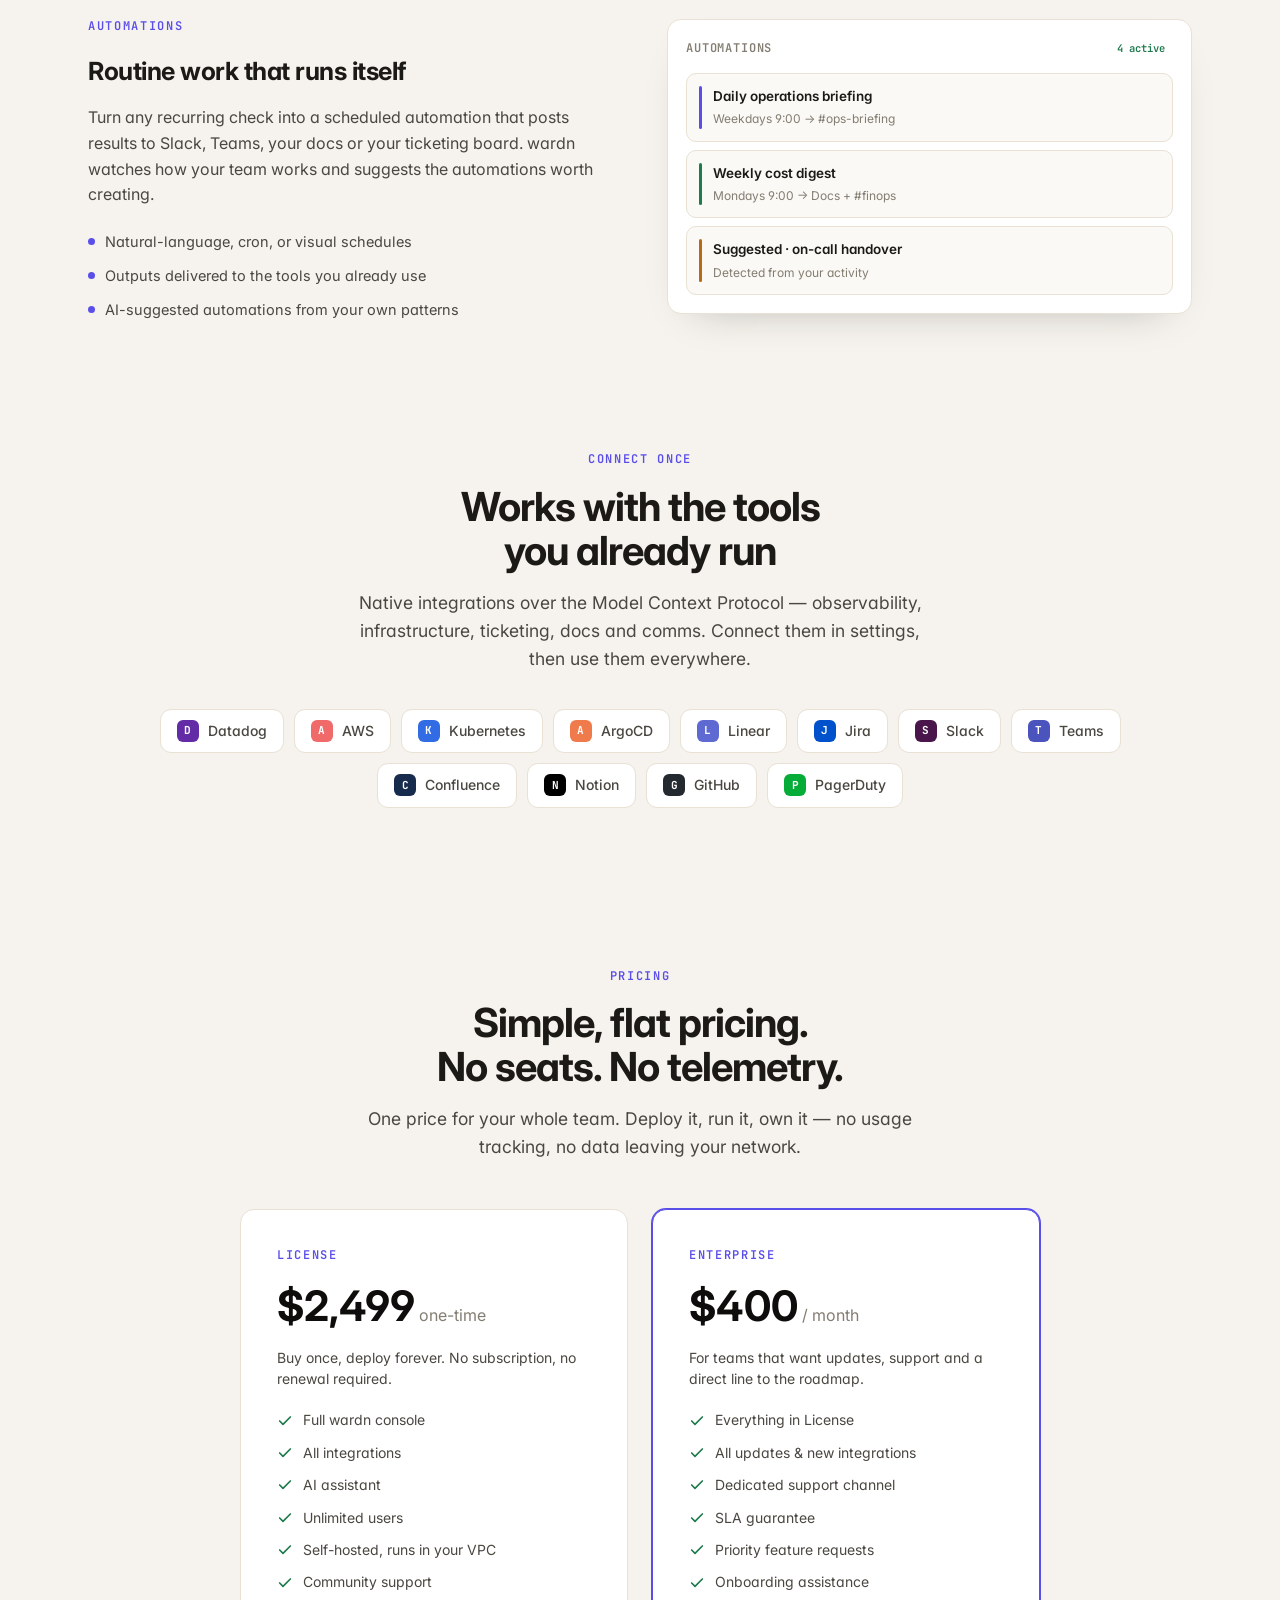
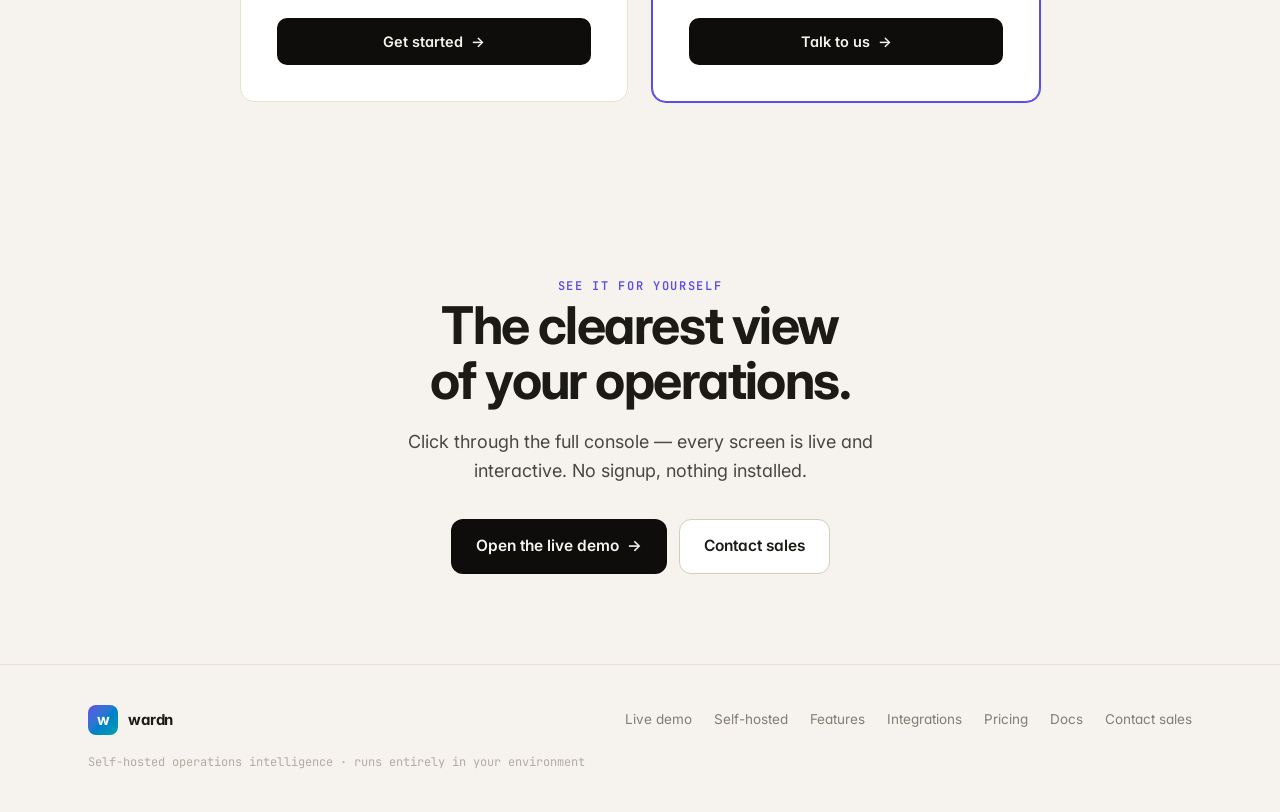
==== commit ed75f27e: "fix: add Docs link to footer for mobile visibility" ====
--- a/index.html
+++ b/index.html
@@ -544,6 +544,7 @@
         <a href="#features">Features</a>
         <a href="#integrations">Integrations</a>
         <a href="#pricing">Pricing</a>
+        <a href="docs.html">Docs</a>
         <a href="mailto:sales@wardn.run?subject=wardn%20sales%20enquiry">Contact sales</a>
       </div>
     </div>
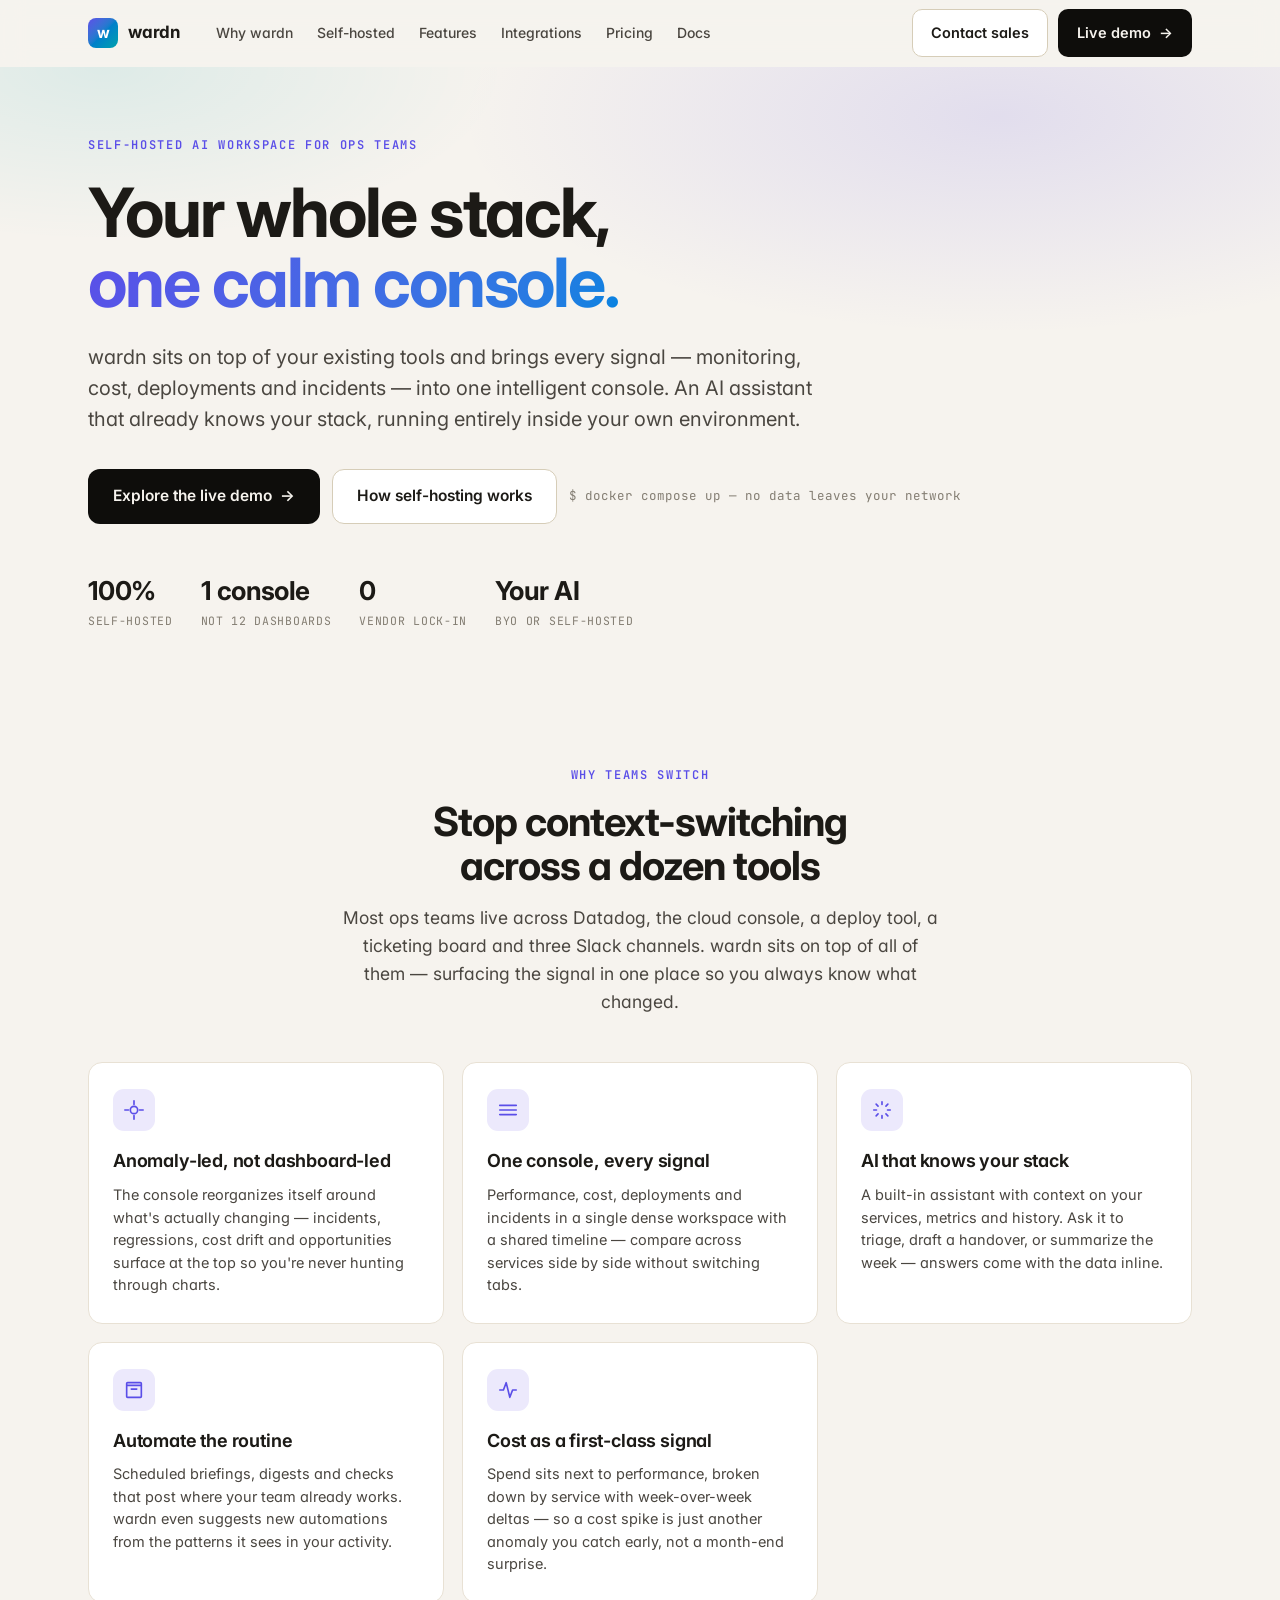
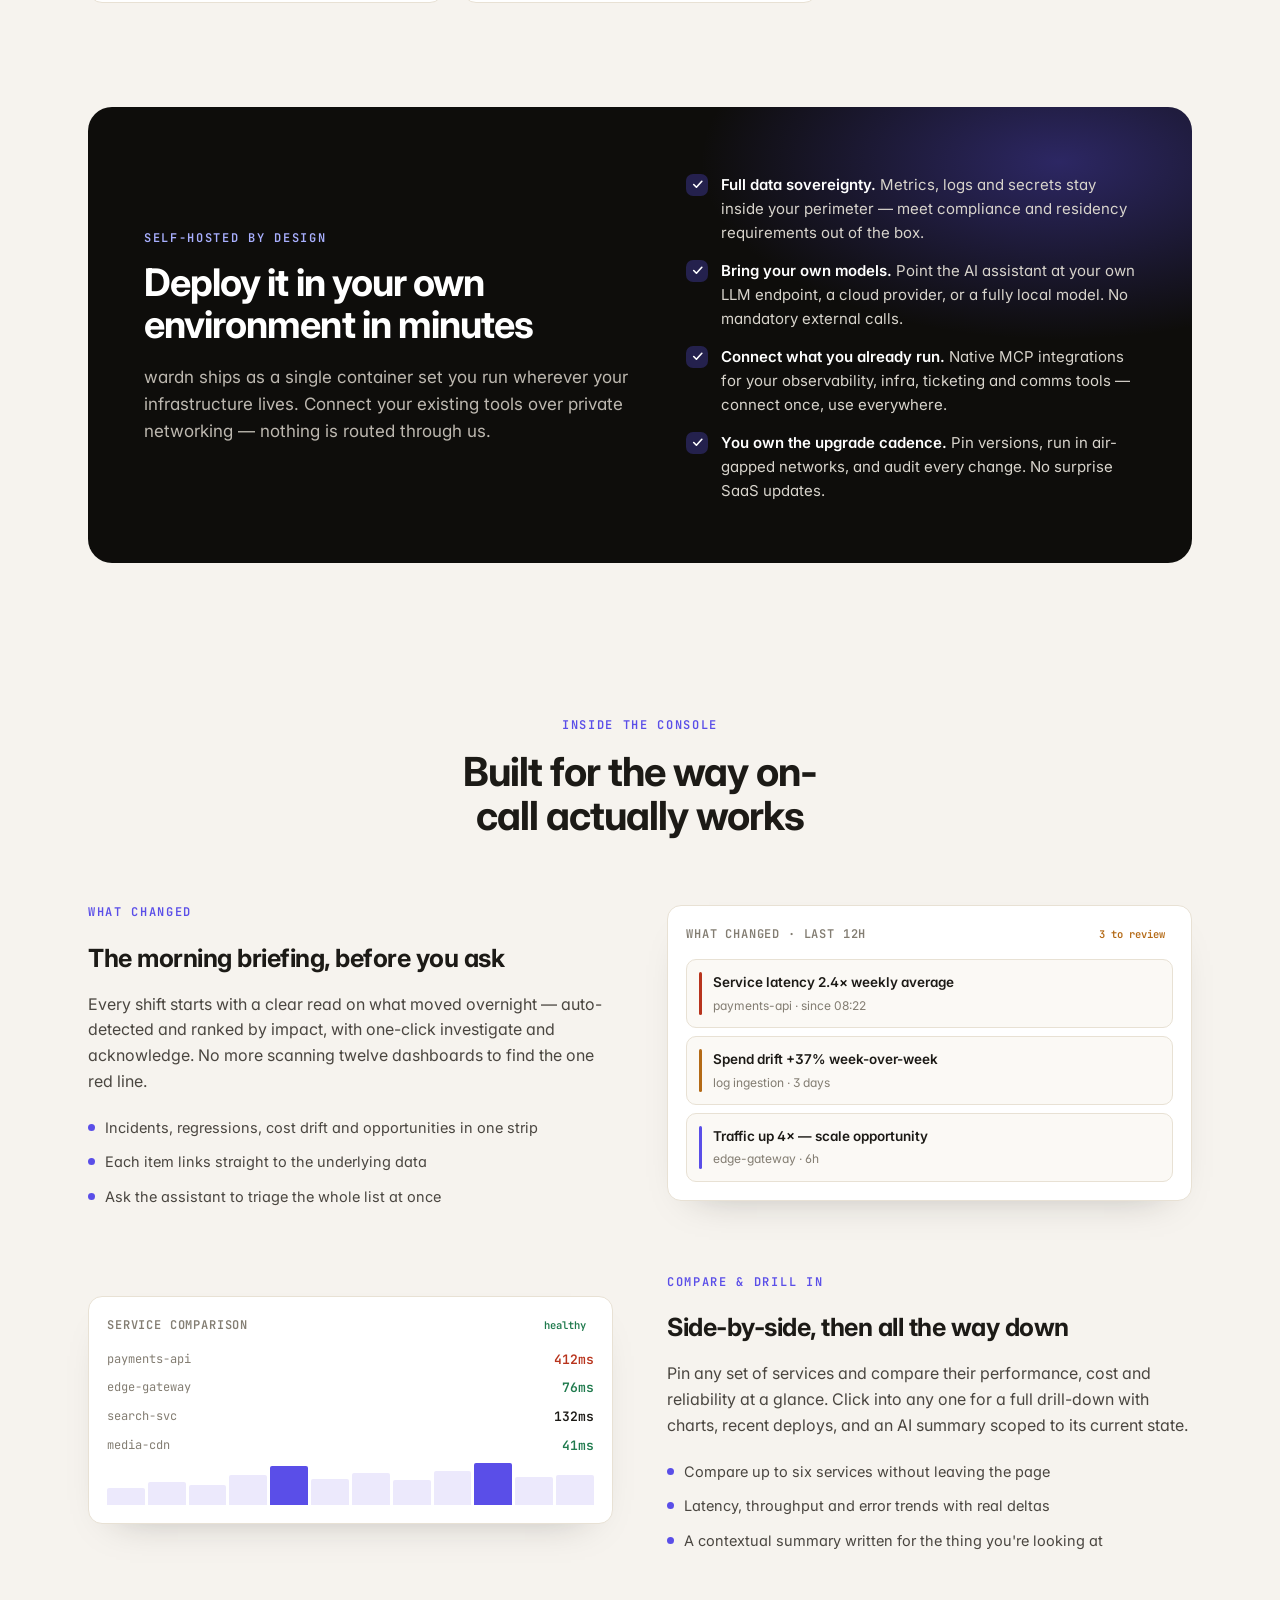
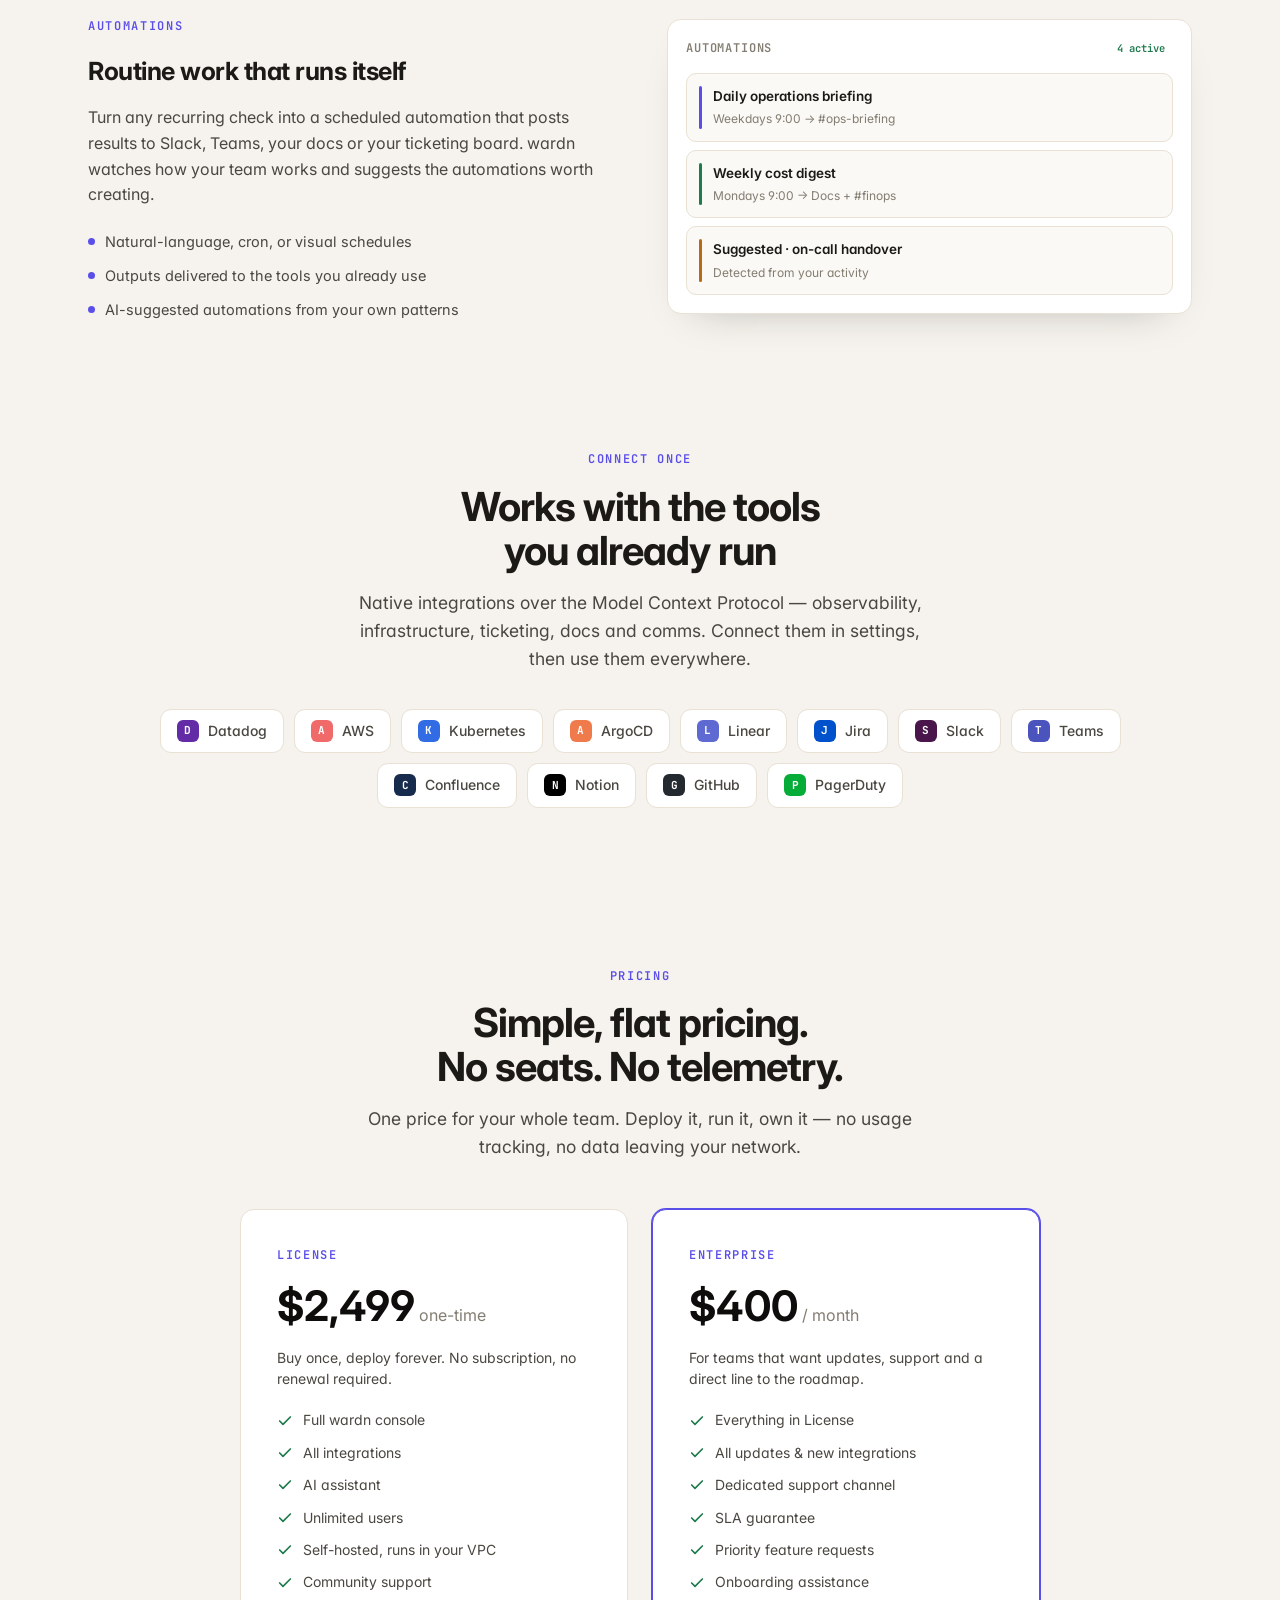
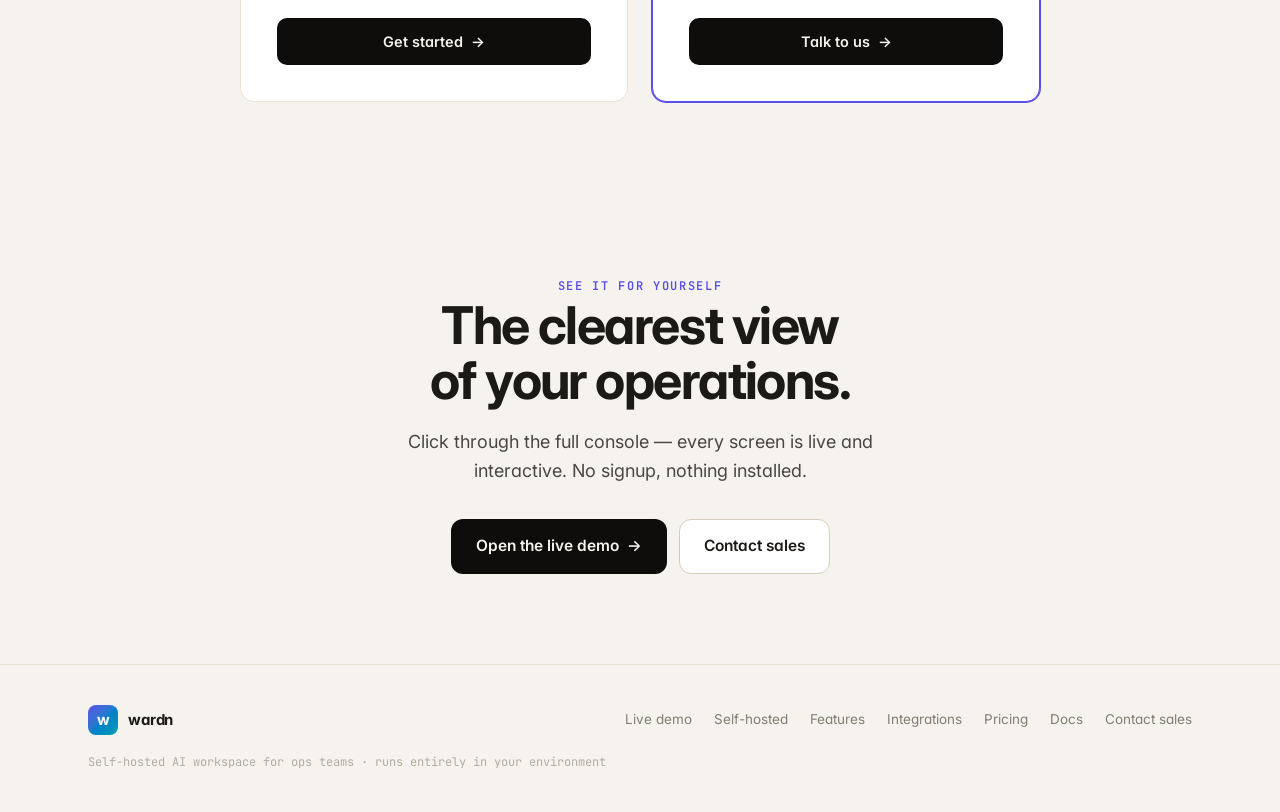
==== commit 927f0d55: "feat: integrate 'AI workspace' into SEO, title, hero and footer" ====
--- a/index.html
+++ b/index.html
@@ -3,10 +3,10 @@
 <head>
 <meta charset="utf-8" />
 <meta name="viewport" content="width=device-width, initial-scale=1" />
-<title>wardn — Self-hosted operations intelligence</title>
+<title>wardn — Self-hosted AI workspace for ops teams</title>
 
 <!-- SEO -->
-<meta name="description" content="wardn is self-hosted operations intelligence that runs entirely in your environment. Monitor infrastructure, automate workflows, and keep your data private." />
+<meta name="description" content="wardn is a self-hosted AI workspace for ops teams. Unify monitoring, cost, deployments and incidents in one intelligent console — running entirely inside your own environment." />
 <meta name="robots" content="index, follow" />
 <link rel="canonical" href="https://wardn.run/" />
 
@@ -17,15 +17,15 @@
 <!-- Open Graph -->
 <meta property="og:type" content="website" />
 <meta property="og:url" content="https://wardn.run/" />
-<meta property="og:title" content="wardn — Self-hosted operations intelligence" />
-<meta property="og:description" content="wardn is self-hosted operations intelligence that runs entirely in your environment. Monitor infrastructure, automate workflows, and keep your data private." />
+<meta property="og:title" content="wardn — Self-hosted AI workspace for ops teams" />
+<meta property="og:description" content="wardn is a self-hosted AI workspace for ops teams. Unify monitoring, cost, deployments and incidents in one intelligent console — running entirely inside your own environment." />
 <meta property="og:image" content="https://wardn.run/og.png" />
 
 <!-- Twitter -->
 <meta name="twitter:card" content="summary_large_image" />
 <meta name="twitter:url" content="https://wardn.run/" />
-<meta name="twitter:title" content="wardn — Self-hosted operations intelligence" />
-<meta name="twitter:description" content="wardn is self-hosted operations intelligence that runs entirely in your environment. Monitor infrastructure, automate workflows, and keep your data private." />
+<meta name="twitter:title" content="wardn — Self-hosted AI workspace for ops teams" />
+<meta name="twitter:description" content="wardn is a self-hosted AI workspace for ops teams. Unify monitoring, cost, deployments and incidents in one intelligent console — running entirely inside your own environment." />
 <meta name="twitter:image" content="https://wardn.run/og.png" />
 
 <!-- Google Analytics -->
@@ -298,7 +298,7 @@
 <a id="top"></a>
 <section class="hero" style="padding-top:64px;">
   <div class="wrap">
-    <span class="eyebrow">Self-hosted operations intelligence</span>
+    <span class="eyebrow">Self-hosted AI workspace for ops teams</span>
     <h1>Your whole stack, <span class="grad">one calm console.</span></h1>
     <p class="sub">wardn sits on top of your existing tools and brings every signal — monitoring, cost, deployments and incidents — into one intelligent console. An AI assistant that already knows your stack, running entirely inside your own environment.</p>
     <div class="hero-cta">
@@ -548,7 +548,7 @@
         <a href="mailto:sales@wardn.run?subject=wardn%20sales%20enquiry">Contact sales</a>
       </div>
     </div>
-    <div class="copyr">Self-hosted operations intelligence · runs entirely in your environment</div>
+    <div class="copyr">Self-hosted AI workspace for ops teams · runs entirely in your environment</div>
   </div>
 </footer>
 
